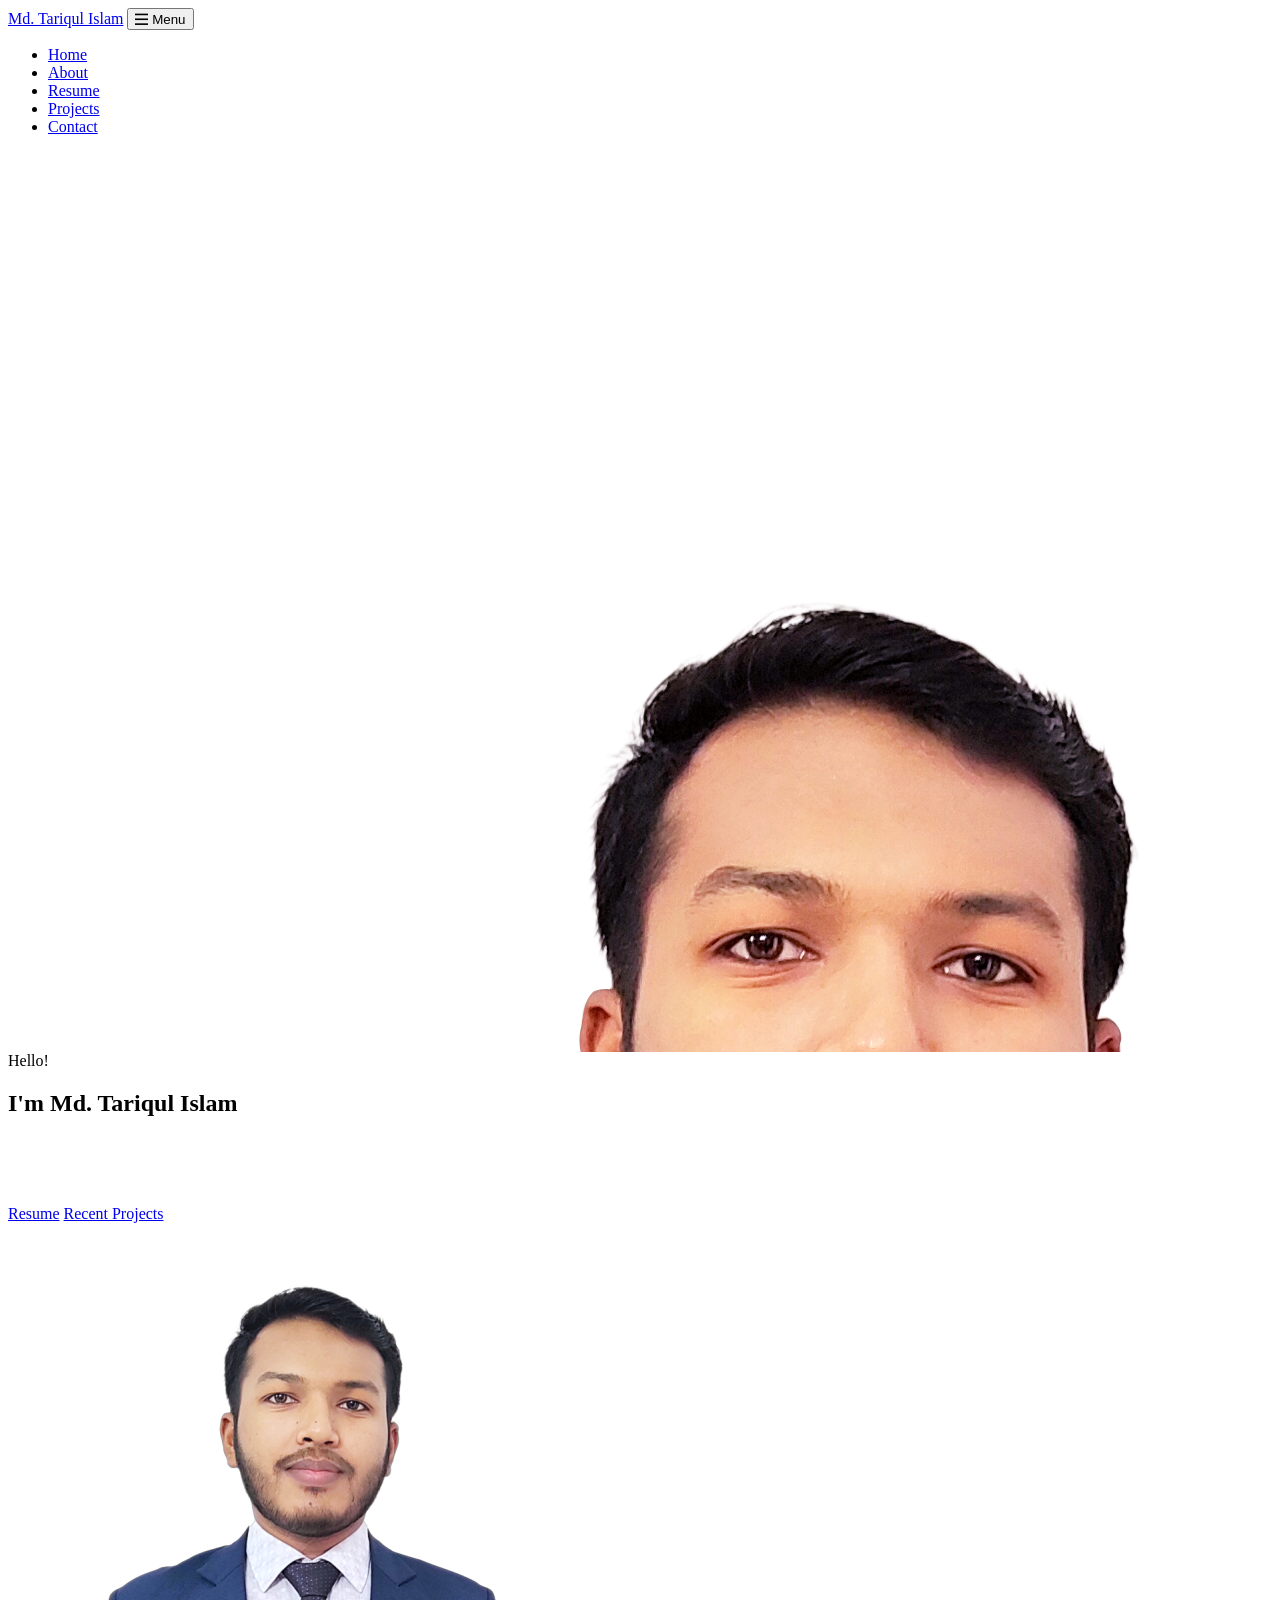
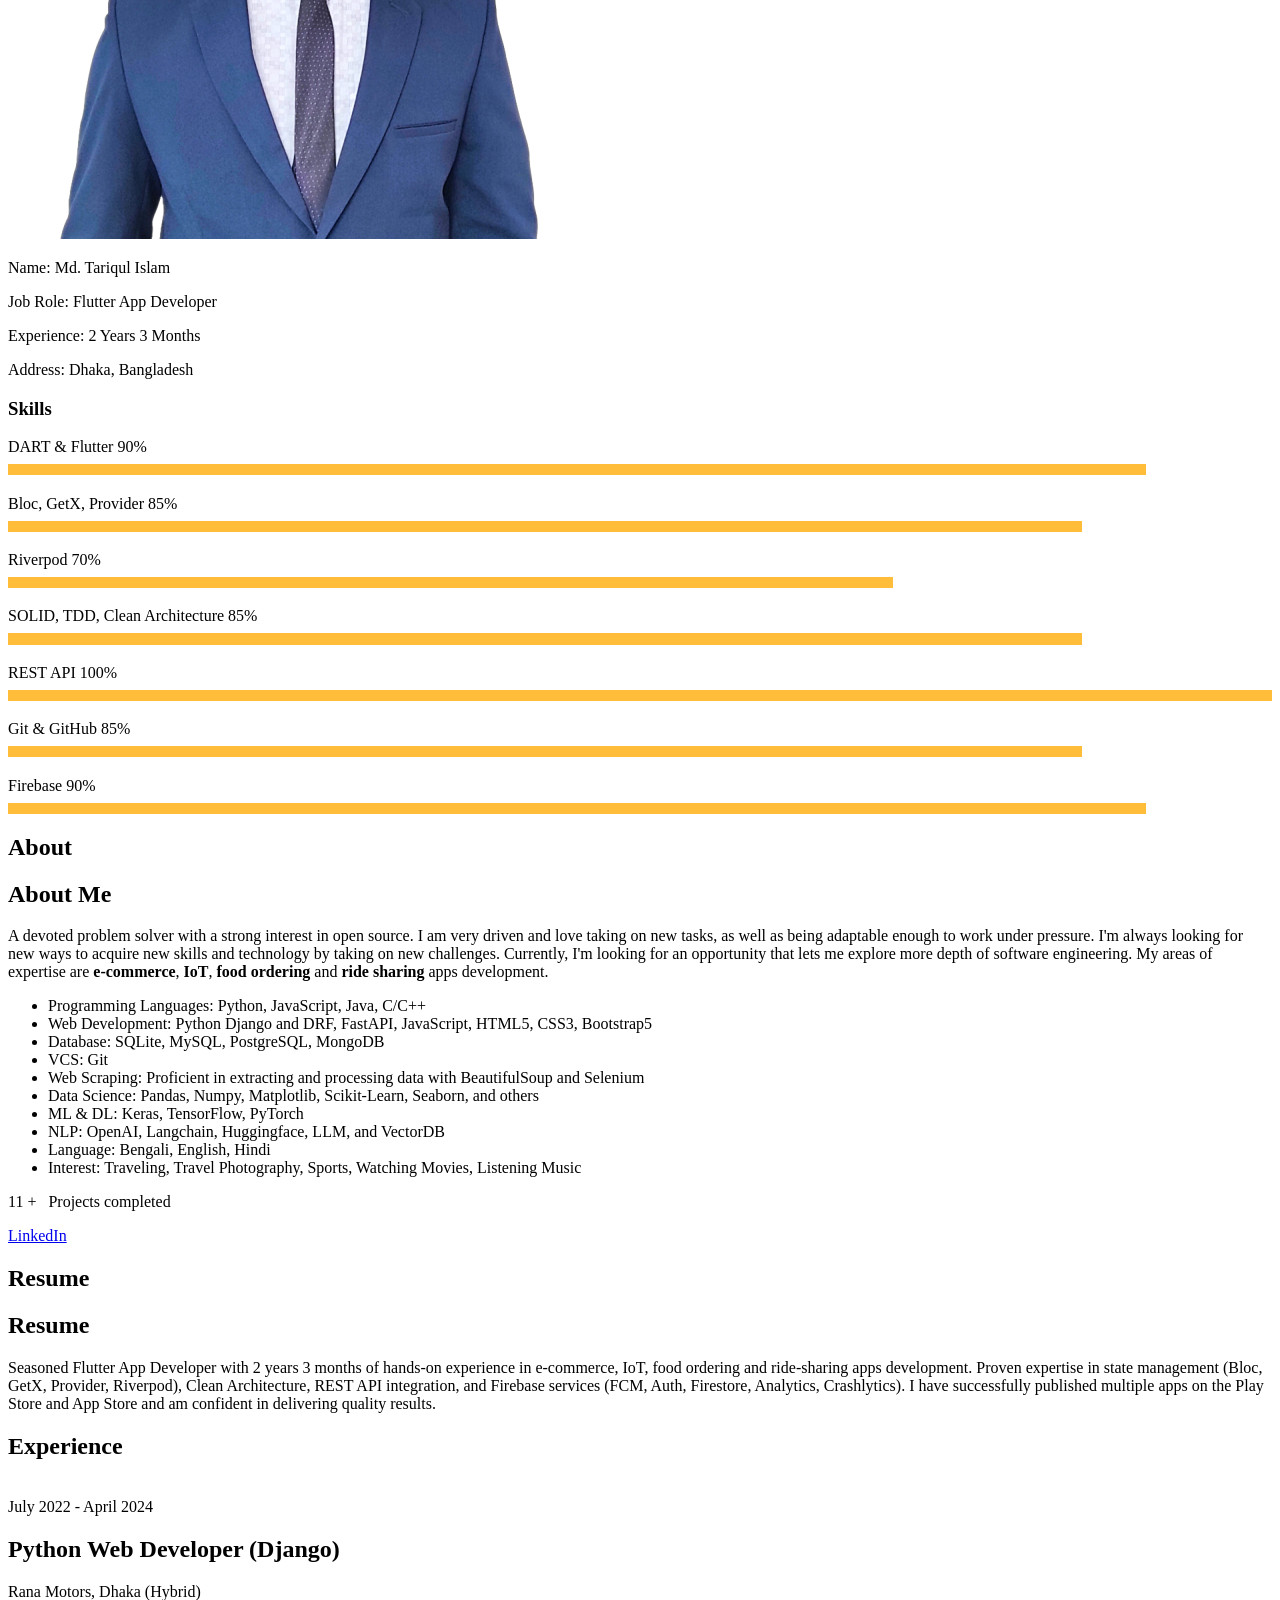
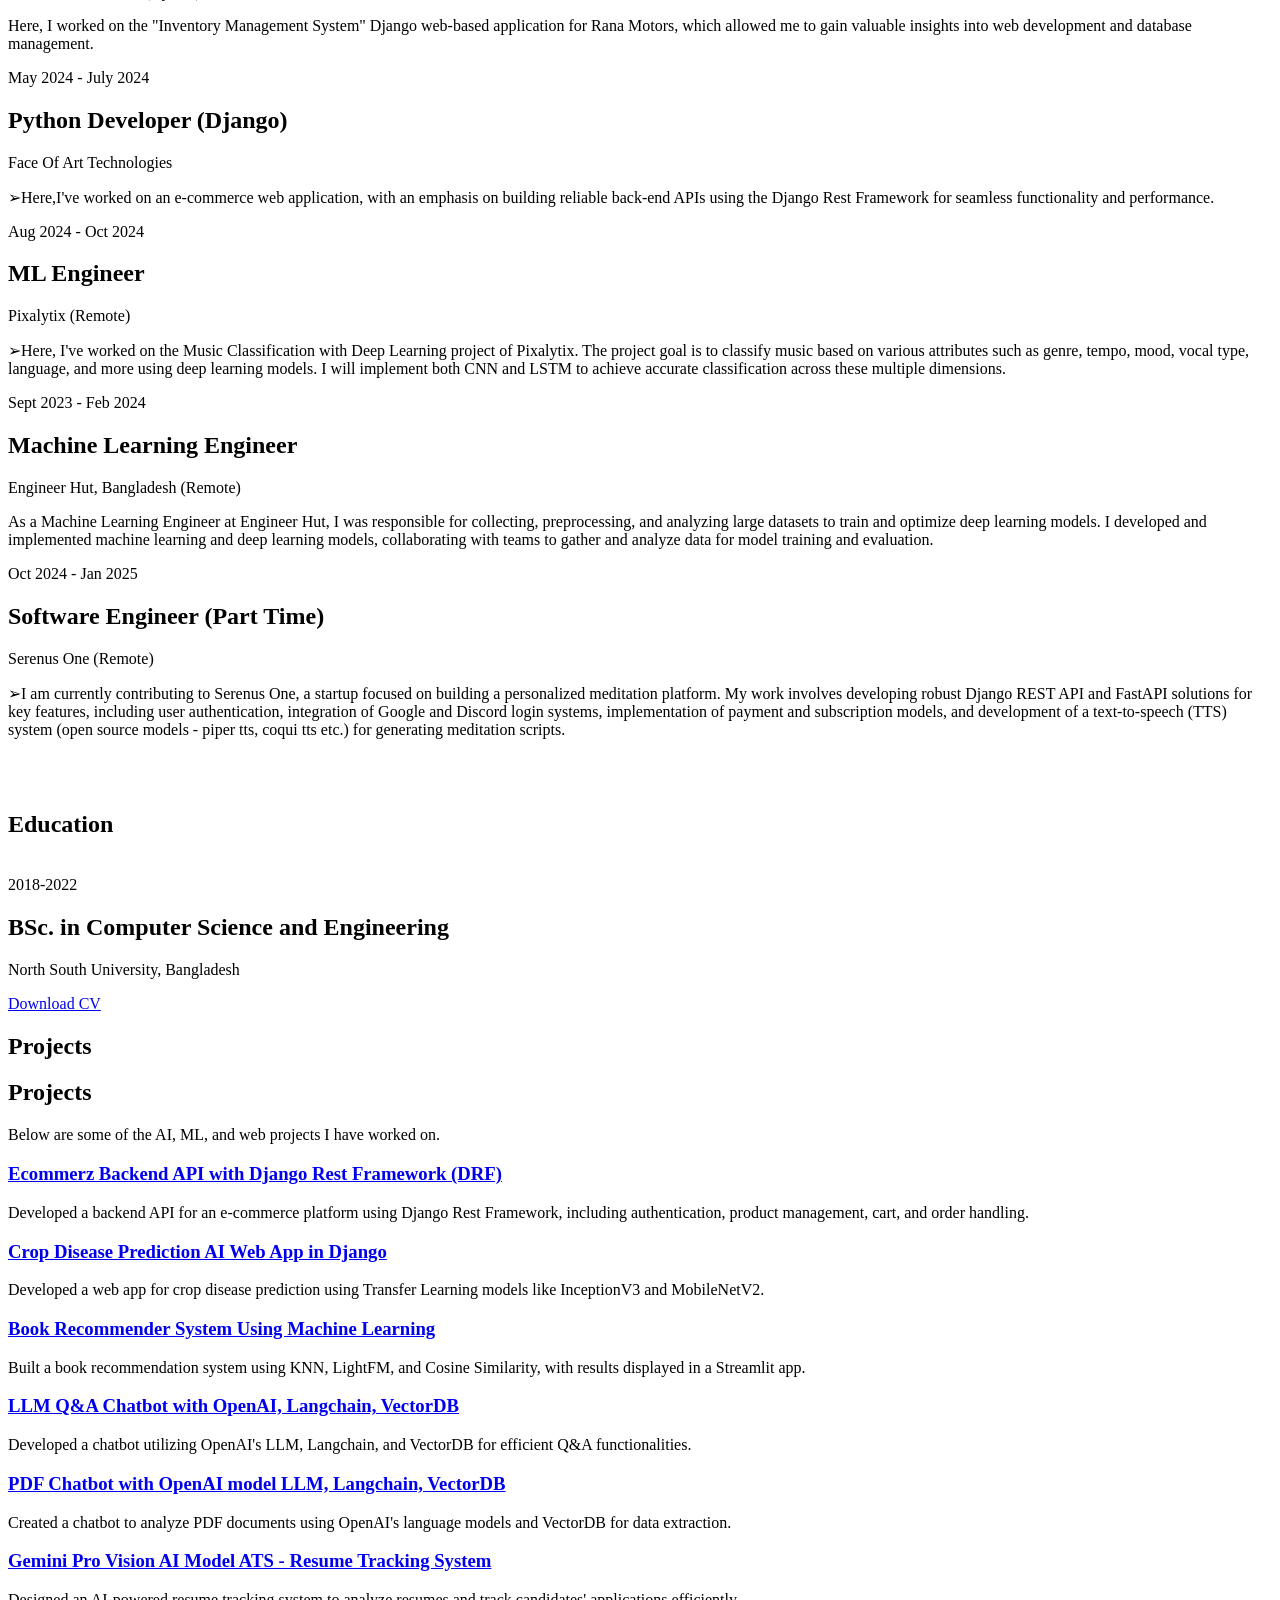
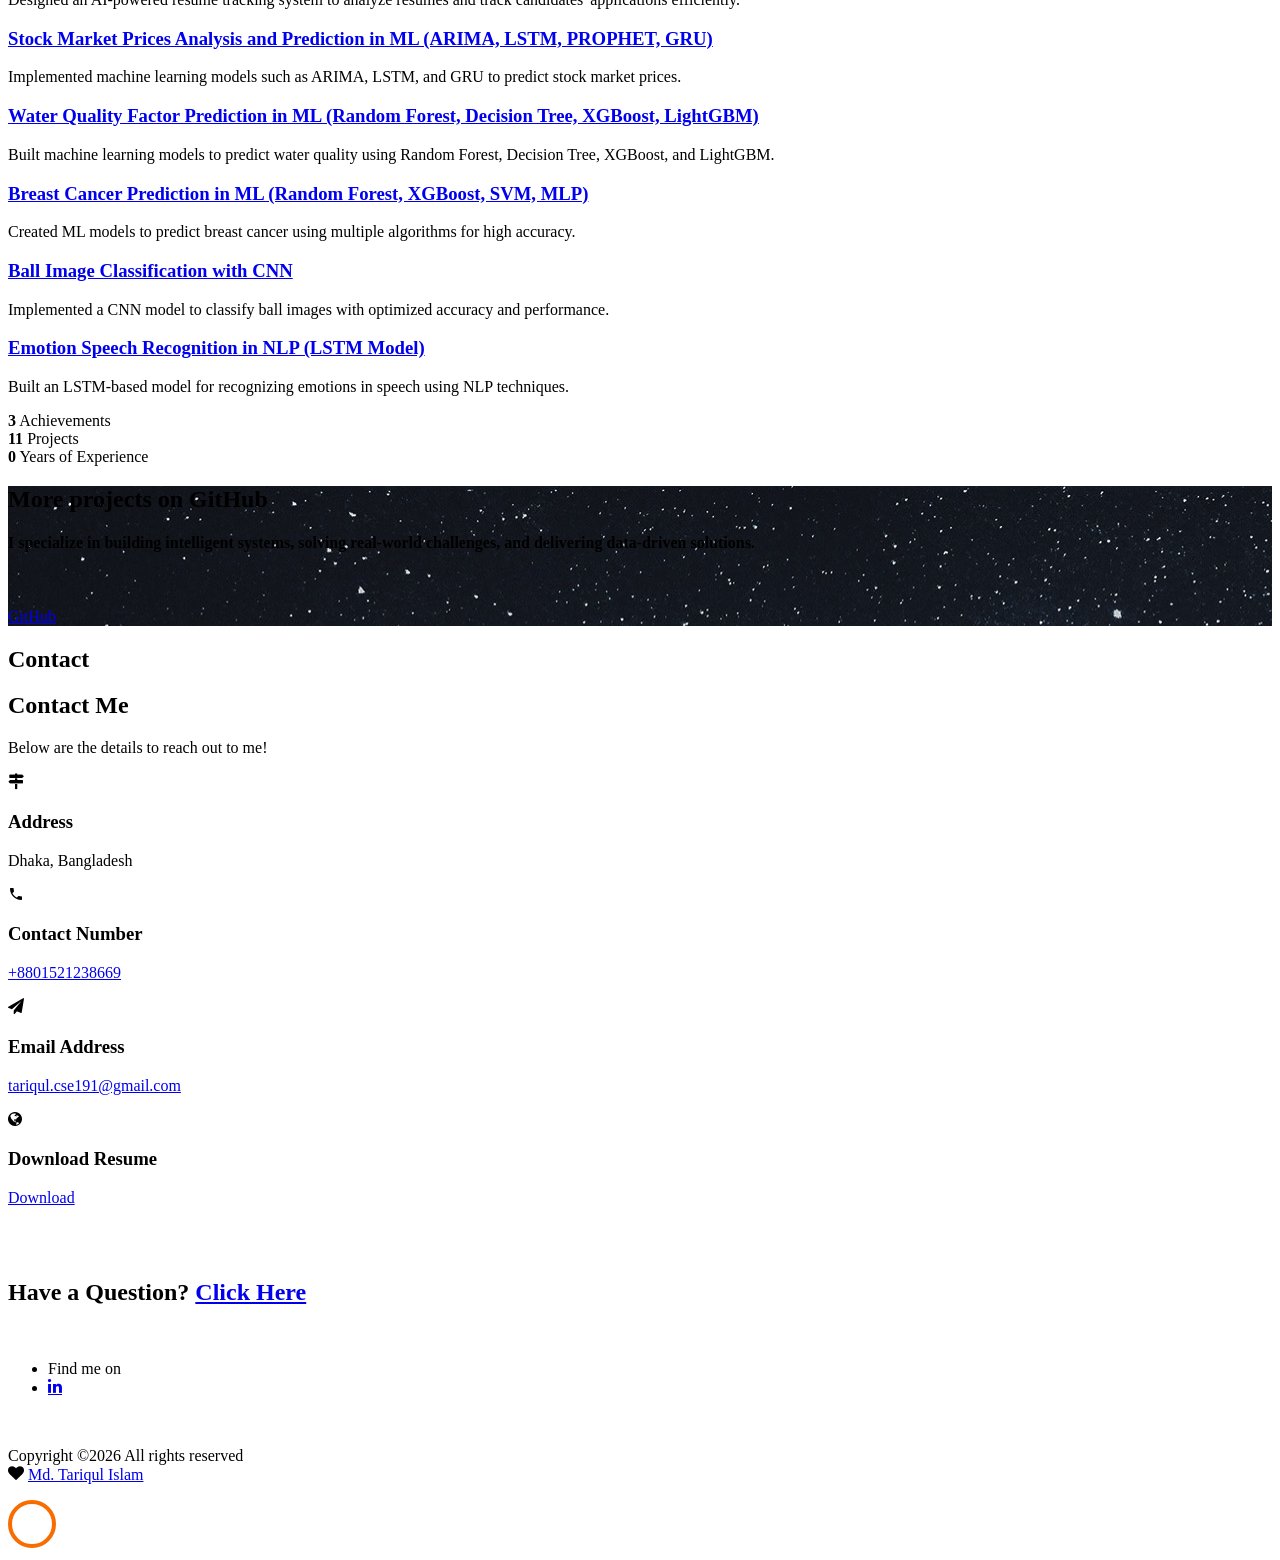
==== index.html @ b7dc4208 "basic changes" ====
<!DOCTYPE html>
<html lang="en">
  <head>
    <title>Md. Tariqul Islam's Portfolio</title>
    <meta charset="utf-8">
    <meta name="viewport" content="width=device-width, initial-scale=1, shrink-to-fit=no">
    
    <link href="https://fonts.googleapis.com/css?family=Poppins:100,200,300,400,500,600,700,800,900" rel="stylesheet">

    <link rel="stylesheet" href="css/open-iconic-bootstrap.min.css">
    <link rel="stylesheet" href="css/animate.css">
    
    <link rel="stylesheet" href="css/owl.carousel.min.css">
    <link rel="stylesheet" href="css/owl.theme.default.min.css">
    <link rel="stylesheet" href="css/magnific-popup.css">

    <link rel="stylesheet" href="css/aos.css">

    <link rel="stylesheet" href="css/ionicons.min.css">
    
    <link rel="stylesheet" href="css/flaticon.css">
    <link rel="stylesheet" href="css/icomoon.css">
    <link rel="stylesheet" href="css/style.css">



<style>

/*======================================
//--//-->   ABOUT
======================================*/

.about-mf .box-shadow-full {
  padding-top: 4rem;
  padding-bottom: 4rem;
}

.about-mf .about-img {
  margin-bottom: 2rem;
}

.about-mf .about-img img {
  margin-left: 10px;
}


.skill-mf .progress {
  /* background-color: #cde1f8; */
  margin: .5rem 0 1.2rem 0;
  border-radius: 0;
  height: .7rem;
}

.skill-mf .progress .progress-bar {
  height: .7rem;
  background-color: #ffbd39;
}


/* Animation styles */
#typing-animation {
  position: relative;
  font-size: 30px;
  font-weight: bold;
  color: rgb(255, 255, 255);
  overflow: hidden;
  white-space: nowrap;
  animation: typing 3s steps(20, end) infinite;
}

#typing-animation:before {
  content: "";
  /* position: absolute; */
  top: 0;
  left: 0;
  width: 0;
  height: 100%;
  background-color: #ccc;
  animation: typing-cursor 0.5s ease-in-out infinite;
}

@keyframes typing {
  from {
    width: 0;
  }
  to {
    width: 100%;
  }
}

@keyframes typing-cursor {
  from {
    width: 5px;
  }
  to {
    width: 0;
  }
}


/* project image zoom effect */

.zoom-effect {
  overflow: hidden;
  transition: transform 0.3s ease-out;
}

.zoom-effect:hover {
  transform: scale(1.1);
}


</style>


  </head>
  <body data-spy="scroll" data-target=".site-navbar-target" data-offset="300">
	  
	  
    <nav class="navbar navbar-expand-lg navbar-dark ftco_navbar ftco-navbar-light site-navbar-target" id="ftco-navbar">
	    <div class="container">
	      <a class="navbar-brand" href="index.html">Md. Tariqul Islam</a>
	      <button class="navbar-toggler js-fh5co-nav-toggle fh5co-nav-toggle" type="button" data-toggle="collapse" data-target="#ftco-nav" aria-controls="ftco-nav" aria-expanded="false" aria-label="Toggle navigation">
	        <span class="oi oi-menu"></span> Menu
	      </button>

	      <div class="collapse navbar-collapse" id="ftco-nav">
	        <ul class="navbar-nav nav ml-auto">
	          <li class="nav-item"><a href="#home-section" class="nav-link"><span>Home</span></a></li>
	          <li class="nav-item"><a href="#about-section" class="nav-link"><span>About</span></a></li>
	          <li class="nav-item"><a href="#resume-section" class="nav-link"><span>Resume</span></a></li>
	          <li class="nav-item"><a href="#project-section" class="nav-link"><span>Projects</span></a></li>
	          <li class="nav-item"><a href="#contact-section" class="nav-link"><span>Contact</span></a></li>
	        </ul>
	      </div>
	    </div>
	  </nav>
	  <section id="home-section" class="hero">
		  <div class="home-slider  owl-carousel">
	       <div class="slider-item ">
	      	<div class="overlay"></div>
	         <div class="container">
	          <div class="row d-md-flex no-gutters slider-text align-items-end justify-content-end m-4" data-scrollax-parent="true">
	          	<div class="one-third js-fullheight order-md-last img" style="background-image:url(images/bg_6.png);">
	          	 <div class="overlay"></div>
	          	</div>
		          <div class="one-forth d-flex  align-items-center ftco-animate" data-scrollax=" properties: { translateY: '70%' }">
		          	<div class="text">
		          		<span class="subheading">Hello!</span>
			            <h1 class="mb-4 mt-3">I'm <span>Md. Tariqul Islam</span></h1>

						<!-- Element to contain animated typing -->
						<span id="typing-animation"></span>

						<script>

						// Initialize the typing animation
						const typingAnimationElement = document.getElementById('typing-animation');

						// Create an array of typing text
						const typingTexts = [
						'Mobile Application Developer   ',
						'Flutter App Developer   ',
						'Software Engineer (Flutter)   '
						];

						// Create a function to display the typing animation for a given text
						function playTypingAnimation(text) {
						// Loop through each character and add it to the element
						for (let i = 0; i < text.length; i++) {
							setTimeout(() => {
							typingAnimationElement.textContent += text[i];
							}, i * 200); // Increase the delay to slow down the typing animation
						}

						// Once the animation is complete, reset the text and start over
						setTimeout(() => {
							typingAnimationElement.textContent = '';
							playTypingAnimation(typingTexts[(typingTexts.indexOf(text) + 1) % typingTexts.length]);
						}, text.length * 200);
						}

						// Start the typing animation loop
						playTypingAnimation(typingTexts[0]);

						</script>

						<br>
						<br>
			            <!-- <h2>A Python Developer</h2> -->
						<!-- <h2 class="d-flex" style="margin-bottom: 0">With over 5 years of experience</h2> -->
						<!-- <br> -->
			            <p>
							<a href="#" class="btn btn-primary py-3 px-4">Resume</a> 
							<a href="https://github.com/EHTarek?tab=repositories" class="btn btn-white btn-outline-white py-3 px-4">Recent Projects</a>
						</p>
		            </div>
		          </div>
	        	</div>
	        </div>
	      </div>
		</div>
    </section>



    <section class="ftco-about img ftco-section ftco-no-pb" id="about-section">
    	<div class="container">
			<div class="row">
				<div class="row d-flex align-items-stretch">
				<!-- <div class="row d-flex"> -->
					<div class="col-md-6 col-lg-5 d-flex">
						<div class="img-about img d-flex align-items-stretch">
							<div class="overlay">
								<div class="row">
									<div class="col-sm-6 col-md-5">
									  <div class="about-img">
										<img src="images/about-me.png" class="img-fluid rounded b-shadow-a" alt="">
									  </div>
									</div>
									<!-- Details next to profile image -->
									<div class="col-sm-6 col-md-7">
									  <div class="about-info">
										<p><span class="title-s">Name: </span> <span>Md. Tariqul Islam</span></p>
										<p><span class="title-s">Job Role: </span> <span>Flutter App Developer</span></p>
										<p><span class="title-s">Experience: </span> <span>2 Years 3 Months</span></p>
										<p><span class="title-s">Address: </span> <span>Dhaka, Bangladesh</span></p>
									  </div>
									</div>
								  </div>

								<div class="skill-mf">
									<h3 class="mb-2">Skills</h3>
									
									<span>DART & Flutter</span> <span class="pull-right">90%</span>
									<div class="progress">
										<div class="progress-bar" role="progressbar" style="width: 90%" aria-valuenow="90" aria-valuemin="0"
											aria-valuemax="100"></div>
									</div>

									<span>Bloc, GetX, Provider</span> <span class="pull-right">85%</span>
									<div class="progress">
										<div class="progress-bar" role="progressbar" style="width: 85%" aria-valuenow="85" aria-valuemin="0"
											aria-valuemax="100"></div>
									</div>
									
									<span>Riverpod</span> <span class="pull-right">70%</span>
									<div class="progress">
										<div class="progress-bar" role="progressbar" style="width: 70%" aria-valuenow="70" aria-valuemin="0"
											aria-valuemax="100"></div>
									</div>
									
									<span>SOLID, TDD, Clean Architecture</span> <span class="pull-right">85%</span>
									<div class="progress">
										<div class="progress-bar" role="progressbar" style="width: 85%" aria-valuenow="85" aria-valuemin="0"
											aria-valuemax="100"></div>
									</div>

									<span>REST API</span> <span class="pull-right">100%</span>
									<div class="progress">
										<div class="progress-bar" role="progressbar" style="width: 100%;" aria-valuenow="100" aria-valuemin="0"
											aria-valuemax="100"></div>
									</div>

									<span>Git & GitHub</span> <span class="pull-right">85%</span>
									<div class="progress">
										<div class="progress-bar" role="progressbar" style="width: 85%;" aria-valuenow="85" aria-valuemin="0"
											aria-valuemax="100"></div>
									</div>

									<span>Firebase</span> <span class="pull-right">90%</span>
									<div class="progress">
										<div class="progress-bar" role="progressbar" style="width: 90%;" aria-valuenow="90" aria-valuemin="0"
											aria-valuemax="100"></div>
									</div>

								</div>
							</div>
						</div>
					</div>
					
					<div class="col-md-6 col-lg-7 pl-lg-5 pb-5">
						<div class="row justify-content-start pb-3">
							<div class="col-md-12 heading-section ftco-animate">
								
								<h1 class="big">About</h1>
								<h2 class="mb-4">About Me</h2>
								
								<p>A devoted problem solver with a strong interest in open source. 
									I am very driven and love taking on new tasks, as well as being adaptable enough to work under pressure. 
									I'm always looking for new ways to acquire new skills and technology by taking on new challenges.
									Currently, I'm looking for an opportunity that lets me explore more depth of software engineering.
									My areas of expertise are <b>e-commerce</b>, <b>IoT</b>, <b>food ordering</b> and <b>ride sharing</b> apps development. </p>
								<ul class="about-info mt-4 px-md-0 px-2">
									<li class="d-flex"><span>Programming Languages:</span> <span>Python, JavaScript, Java, C/C++</span></li>
									<li class="d-flex"><span>Web Development:</span> <span>Python Django and DRF, FastAPI, JavaScript, HTML5, CSS3, Bootstrap5</span></li>
									<li class="d-flex"><span>Database:</span> <span>SQLite, MySQL, PostgreSQL, MongoDB</span></li>
									<li class="d-flex"><span>VCS:</span> <span>Git</span></li>
									<li class="d-flex"><span>Web Scraping:</span> <span>Proficient in extracting and processing data with BeautifulSoup and Selenium</span></li>
									<li class="d-flex"><span>Data Science:</span> <span>Pandas, Numpy, Matplotlib, Scikit-Learn, Seaborn, and others</span></li>
									<li class="d-flex"><span>ML & DL:</span> <span>Keras, TensorFlow, PyTorch</span></li>
									<li class="d-flex"><span>NLP:</span> <span>OpenAI, Langchain, Huggingface, LLM, and VectorDB</span></li>

									<li class="d-flex"><span>Language:</span> <span>Bengali, English, Hindi</span></li>
								
									<li class="d-flex"><span>Interest:</span> <span>Traveling, Travel Photography, Sports, Watching Movies, Listening Music</span></li>
									
								</ul>
							</div>
						</div>


						<div class="counter-wrap ftco-animate d-flex mt-md-3">
							<div class="text">
								<p class="mb-4">
									<span class="number" data-number="50">0</span> <span>+</span>
									<span>&nbsp; Projects completed</span>
								</p>
								<p><a href="https://www.linkedin.com/in/ehtarek" class="btn btn-primary py-3 px-3">LinkedIn</a></p>
							</div>
						</div>
					</div>
				</div>
			</div>
		</div>
    </section>



	<section class="ftco-section ftco-no-pb" id="resume-section">
		<div class="container">
			<div class="row justify-content-center pb-5">
				<div class="col-md-10 heading-section text-center ftco-animate">
					<h1 class="big big-2">Resume</h1>
					<h2 class="mb-4">Resume</h2>
					<p>Seasoned Flutter App Developer with 2 years 3 months of hands-on experience in e-commerce, IoT, food ordering and ride-sharing apps development. 
						Proven expertise in state management (Bloc, GetX, Provider, Riverpod), Clean Architecture, REST API integration, and Firebase services (FCM, Auth, Firestore, Analytics, Crashlytics).
						I have successfully published multiple apps on the Play Store and App Store and am confident in delivering quality results.
					</p>
				</div>
			</div>
	
			<div class="row">
				<h1 class="big-4">Experience</h1>
				<div class="underline"></div>
			</div>
			<br>
			
			<div class="row">
				<div class="col-md-6">
					<div class="resume-wrap ftco-animate">
						<span class="date">July 2022 - April 2024</span>
						<h2>Python Web Developer (Django)</h2>
						<span class="position">Rana Motors, Dhaka (Hybrid)</span>
						<p class="mt-4">
							
							Here, I worked on the "Inventory Management System" Django web-based application for Rana Motors,
							 which allowed me to gain valuable insights into web development and database management.
							 
						</p>
					</div>
				</div>
	
				<div class="col-md-6">
					<div class="resume-wrap ftco-animate">
						<span class="date">May 2024 - July 2024</span>
						<h2>Python Developer (Django)</h2>
						<span class="position">Face Of Art Technologies</span>
						<p class="mt-4">
							➢Here,I've worked on an e-commerce web application, with an emphasis on building reliable back-end APIs 
							using the Django Rest Framework for seamless functionality and performance. 
						
						</p>
					</div>
				</div>

				<div class="col-md-6">
					<div class="resume-wrap ftco-animate">
						<span class="date">Aug 2024 - Oct 2024</span>
						<h2>ML Engineer</h2>
						<span class="position">Pixalytix (Remote)</span>
						<p class="mt-4">
							➢Here, I've worked on the Music Classification with Deep Learning project of Pixalytix. The project goal is to classify music based on various attributes such as genre, tempo, mood, vocal type, language, and more using deep learning models. 
							I will implement both CNN and LSTM to achieve accurate classification across these multiple dimensions. 
						
						</p>
					</div>
				</div>
	
				<div class="col-md-6">
					<div class="resume-wrap ftco-animate">
						<span class="date">Sept 2023 - Feb 2024</span>
						<h2>Machine Learning Engineer</h2>
						<span class="position">Engineer Hut, Bangladesh (Remote)</span>
						<p class="mt-4">
							As a Machine Learning Engineer at Engineer Hut, I was responsible for collecting, preprocessing, and analyzing large datasets 
							to train and optimize deep learning models. I developed and implemented machine learning and deep learning models, collaborating 
							with teams to gather and analyze data for model training and evaluation.
						</p>
					</div>
				</div>
			</div>

			<div class="col-md-6">
				<div class="resume-wrap ftco-animate">
					<span class="date">Oct 2024 - Jan 2025</span>
					<h2>Software Engineer (Part Time)</h2>
					<span class="position">Serenus One (Remote)</span>
					<p class="mt-4">
						➢I am currently contributing to Serenus One, a startup focused on building a personalized meditation platform. 
						My work involves developing robust Django REST API and FastAPI solutions for key features, including user authentication, integration of Google and Discord login systems, 
						implementation of payment and subscription models, and development of a text-to-speech (TTS) system (open source models - piper tts, coqui tts etc.) for generating meditation scripts.
					
					</p>
				</div>
			</div>
	
			<br><br>
	
			<div class="row">
				<h1 class="big-4">Education</h1>
				<div class="underline"></div>
			</div>
			<br>
			
			<div class="row">
				<div class="col-md-6">
					<div class="resume-wrap ftco-animate">
						<span class="date">2018-2022</span>
						<h2>BSc. in Computer Science and Engineering</h2>
						<span class="position">North South University, Bangladesh</span>
					</div>
				</div>
			</div>
	
			<div class="row justify-content-center mt-5">
				<div class="col-md-6 text-center ftco-animate">
					<p><a href="https://drive.google.com/file/d/1MqXGYYIyA-VpeARUwq77lTufxe1k7udh/view?usp=sharing" class="btn btn-primary py-4 px-5">Download CV</a></p>
				</div>
			</div>
		</div>
	</section>
		
 
<!-- Project Showcase  -->
<section class="ftco-section" id="project-section">
	<div class="container">
	  <div class="row justify-content-center mb-5 pb-5">
		<div class="col-md-7 heading-section text-center ftco-animate">
		  <h1 class="big big-2">Projects</h1>
		  <h2 class="mb-4">Projects</h2>
		  <p>Below are some of the AI, ML, and web projects I have worked on.</p>
		</div>
	  </div>
  
	  <div class="row d-flex justify-content-center">
		<!-- Project 1 -->
		<div class="col-md-4 d-flex ftco-animate">
		  <div class="blog-entry justify-content-end">
			<a href="https://github.com/shamimkhaled/ecommerz-backend-api" class="block-20 zoom-effect" style="background-image: url('images/proj_0.png');">
			</a>
			<div class="text mt-3 float-right d-block">
			  <h3 class="heading"><a href="https://github.com/shamimkhaled/ecommerz-backend-api">Ecommerz Backend API with Django Rest Framework (DRF)</a></h3>
			  <p>Developed a backend API for an e-commerce platform using Django Rest Framework, including authentication, product management, cart, and order handling.</p>
			</div>
		  </div>
		</div>
  
		<!-- Project 2 -->
		<div class="col-md-4 d-flex ftco-animate">
		  <div class="blog-entry justify-content-end">
			<a href="https://github.com/shamimkhaled/crop-disease-image-classification-web-app" class="block-20 zoom-effect" style="background-image: url('images/proj_4.png');">
			</a>
			<div class="text mt-3 float-right d-block">
			  <h3 class="heading"><a href="https://github.com/shamimkhaled/crop-disease-image-classification-web-app">Crop Disease Prediction AI Web App in Django</a></h3>
			  <p>Developed a web app for crop disease prediction using Transfer Learning models like InceptionV3 and MobileNetV2.</p>
			</div>
		  </div>
		</div>
  
		<!-- Project 3 -->
		<div class="col-md-4 d-flex ftco-animate">
		  <div class="blog-entry justify-content-end">
			<a href="https://github.com/shamimkhaled/books-recommender-system-streamlit-application" class="block-20 zoom-effect" style="background-image: url('images/proj_00.png');">
			</a>
			<div class="text mt-3 float-right d-block">
			  <h3 class="heading"><a href="https://github.com/shamimkhaled/books-recommender-system-streamlit-application">Book Recommender System Using Machine Learning</a></h3>
			  <p>Built a book recommendation system using KNN, LightFM, and Cosine Similarity, with results displayed in a Streamlit app.</p>
			</div>
		  </div>
		</div>
	  </div>
  
	  <div class="row d-flex justify-content-center">
		<!-- Project 4 -->
		<div class="col-md-4 d-flex ftco-animate">
		  <div class="blog-entry justify-content-end">
			<a href="https://github.com/shamimkhaled/LLM-QnA-Chatbot-App" class="block-20 zoom-effect" style="background-image: url('images/proj_000.png');">
			</a>
			<div class="text mt-3 float-right d-block">
			  <h3 class="heading"><a href="https://github.com/shamimkhaled/LLM-QnA-Chatbot-App">LLM Q&A Chatbot with OpenAI, Langchain, VectorDB</a></h3>
			  <p>Developed a chatbot utilizing OpenAI's LLM, Langchain, and VectorDB for efficient Q&A functionalities.</p>
			</div>
		  </div>
		</div>
  
		<!-- Project 5 -->
		<div class="col-md-4 d-flex ftco-animate">
		  <div class="blog-entry justify-content-end">
			<a href="https://github.com/shamimkhaled/pdf-chatbot-and-conversational-chain" class="block-20 zoom-effect" style="background-image: url('images/proj_2.png');">
			</a>
			<div class="text mt-3 float-right d-block">
			  <h3 class="heading"><a href="https://github.com/shamimkhaled/pdf-chatbot-and-conversational-chain">PDF Chatbot with OpenAI model LLM, Langchain, VectorDB</a></h3>
			  <p>Created a chatbot to analyze PDF documents using OpenAI's language models and VectorDB for data extraction.</p>
			</div>
		  </div>
		</div>
	  </div>
  
	  <div class="row d-flex justify-content-center">
		<!-- Project 6 -->
		<div class="col-md-4 d-flex ftco-animate">
		  <div class="blog-entry justify-content-end">
			<a href="https://github.com/shamimkhaled/GeminiProAIModel-ATS-Resume-Expert" class="block-20 zoom-effect" style="background-image: url('images/proj_3.png');">
			</a>
			<div class="text mt-3 float-right d-block">
			  <h3 class="heading"><a href="https://github.com/shamimkhaled/GeminiProAIModel-ATS-Resume-Expert">Gemini Pro Vision AI Model ATS - Resume Tracking System</a></h3>
			  <p>Designed an AI-powered resume tracking system to analyze resumes and track candidates' applications efficiently.</p>
			</div>
		  </div>
		</div>
  
		<!-- Project 7 -->
		<div class="col-md-4 d-flex ftco-animate">
		  <div class="blog-entry justify-content-end">
			<a href="https://github.com/shamimkhaled/Machine-Learning" class="block-20 zoom-effect" style="background-image: url('images/proj_5.png');">
			</a>
			<div class="text mt-3 float-right d-block">
			  <h3 class="heading"><a href="https://github.com/shamimkhaled/Machine-Learning">Stock Market Prices Analysis and Prediction in ML (ARIMA, LSTM, PROPHET, GRU)</a></h3>
			  <p>Implemented machine learning models such as ARIMA, LSTM, and GRU to predict stock market prices.</p>
			</div>
		  </div>
		</div>
	  </div>
  
	  <div class="row d-flex justify-content-center">
		<!-- Project 8 -->
		<div class="col-md-4 d-flex ftco-animate">
		  <div class="blog-entry justify-content-end">
			<a href="https://github.com/shamimkhaled/Machine-Learning" class="block-20 zoom-effect" style="background-image: url('images/proj_6.png');">
			</a>
			<div class="text mt-3 float-right d-block">
			  <h3 class="heading"><a href="https://github.com/shamimkhaled/Machine-Learning">Water Quality Factor Prediction in ML (Random Forest, Decision Tree, XGBoost, LightGBM)</a></h3>
			  <p>Built machine learning models to predict water quality using Random Forest, Decision Tree, XGBoost, and LightGBM.</p>
			</div>
		  </div>
		</div>
  
		<!-- Project 9 -->
		<div class="col-md-4 d-flex ftco-animate">
		  <div class="blog-entry justify-content-end">
			<a href="https://github.com/shamimkhaled/Machine-Learning" class="block-20 zoom-effect" style="background-image: url('images/proj_7.png');">
			</a>
			<div class="text mt-3 float-right d-block">
			  <h3 class="heading"><a href="https://github.com/shamimkhaled/Machine-Learning">Breast Cancer Prediction in ML (Random Forest, XGBoost, SVM, MLP)</a></h3>
			  <p>Created ML models to predict breast cancer using multiple algorithms for high accuracy.</p>
			</div>
		  </div>
		</div>
	  </div>
  
	  <div class="row d-flex justify-content-center">
		<!-- Project 10 -->
		<div class="col-md-4 d-flex ftco-animate">
		  <div class="blog-entry justify-content-end">
			<a href="https://github.com/shamimkhaled/Machine-Learning" class="block-20 zoom-effect" style="background-image: url('images/proj_8.jpg');">
			</a>
			<div class="text mt-3 float-right d-block">
			  <h3 class="heading"><a href="https://github.com/shamimkhaled/Machine-Learning">Ball Image Classification with CNN</a></h3>
			  <p>Implemented a CNN model to classify ball images with optimized accuracy and performance.</p>
			</div>
		  </div>
		</div>
  
		<!-- Project 11 (Updated Project) -->
		<div class="col-md-4 d-flex ftco-animate">
		  <div class="blog-entry justify-content-end">
			<a href="https://github.com/shamimkhaled/emotion-speech-recognition-with-audioclassification-" class="block-20 zoom-effect" style="background-image: url('images/proj_10.jpg');">
			</a>
			<div class="text mt-3 float-right d-block">
			  <h3 class="heading"><a href="https://github.com/shamimkhaled/emotion-speech-recognition-with-audioclassification-">Emotion Speech Recognition in NLP (LSTM Model)</a></h3>
			  <p>Built an LSTM-based model for recognizing emotions in speech using NLP techniques.</p>
			</div>
		  </div>
		</div>
	  </div>
	</div>
  </section>
  
	

  
  <section class="ftco-section ftco-no-pt ftco-no-pb ftco-counter img" id="section-counter">
	<div class="container">
	  <div class="row d-md-flex align-items-center">
		<div class="col-md d-flex justify-content-center counter-wrap ftco-animate">
		  <div class="block-18">
			<div class="text">
			  <strong class="number" data-number="15">0</strong>
			  <span>Achievements</span>
			</div>
		  </div>
		</div>
		<div class="col-md d-flex justify-content-center counter-wrap ftco-animate">
		  <div class="block-18">
			<div class="text">
			  <strong class="number" data-number="50">0</strong>
			  <span>Projects</span>
			</div>
		  </div>
		</div>
		<div class="col-md d-flex justify-content-center counter-wrap ftco-animate">
		  <div class="block-18">
			<div class="text">
			  <strong class="number" data-number="2.9">0</strong>
			  <span>Years of Experience</span>
			</div>
		  </div>
		</div>
	  </div>
	</div>
  
	<div class="ftco-section ftco-hireme img margin-top" style="background-image: url(images/bg_1.jpg)">
	  <div class="row justify-content-center">
		<div class="col-md-7 ftco-animate text-center">
		  <h2>More projects on<span> GitHub</span></h2>
		  <div class="heading">
			<h4>I specialize in building intelligent systems, solving real-world challenges, and delivering data-driven solutions.</h4>
			<br>
			<p><a href="https://github.com/EHTarek?tab=repositories" class="btn btn-primary py-3 px-5">GitHub</a></p>
		  </div>
		</div>
	  </div>
	</div>
  </section>
  


    <section class="ftco-section contact-section ftco-no-pb" id="contact-section">
      <div class="container">
      	<div class="row justify-content-center mb-5 pb-3">
          <div class="col-md-7 heading-section text-center ftco-animate">
            <h1 class="big big-2">Contact</h1>
            <h2 class="mb-4">Contact Me</h2>
            <p>Below are the details to reach out to me!</p>
          </div>
        </div>

        <div class="row d-flex contact-info mb-5">
          <div class="col-md-6 col-lg-3 d-flex ftco-animate">
          	<div class="align-self-stretch box p-4 text-center">
          		<div class="icon d-flex align-items-center justify-content-center">
          			<span class="icon-map-signs"></span>
          		</div>
          		<h3 class="mb-4">Address</h3>
	            <p>Dhaka, Bangladesh</p>
	          </div>
          </div>
          <div class="col-md-6 col-lg-3 d-flex ftco-animate">
          	<div class="align-self-stretch box p-4 text-center">
          		<div class="icon d-flex align-items-center justify-content-center">
          			<span class="icon-phone2"></span>
          		</div>
          		<h3 class="mb-4">Contact Number</h3>
	            <p><a href="tel://+8801521238669">+8801521238669</a></p>
	          </div>
          </div>
          <div class="col-md-6 col-lg-3 d-flex ftco-animate">
          	<div class="align-self-stretch box p-4 text-center">
          		<div class="icon d-flex align-items-center justify-content-center">
          			<span class="icon-paper-plane"></span>
          		</div>
          		<h3 class="mb-4">Email Address</h3>
	            <p><a href="mailto:tariqul.cse191@gmail.com">tariqul.cse191@gmail.com</a></p>
	          </div>
          </div>
          <div class="col-md-6 col-lg-3 d-flex ftco-animate">
          	<div class="align-self-stretch box p-4 text-center">
          		<div class="icon d-flex align-items-center justify-content-center">
          			<span class="icon-globe"></span>
          		</div>
          		<h3 class="mb-4">Download Resume</h3>
	            <p><a href="#" class="btn btn-primary px-3">Download</a></p>
	          </div>
          </div>

		  <div class="container">
			<br>
			<br>
			<div class="row justify-content-center">
				<div class="col-md-7 ftco-animate text-center">
					<h2>Have a<span> Question?  </span> <a href="https://forms.gle/NLQQYNtkvrtvuF2k7" class="btn btn-primary py-3 px-5">Click Here</a> </h2>
				</div>
			</div>
				<br>
					<ul class="ftco-footer-social list-unstyled d-flex justify-content-center align-items-center mb-0">
					  <li class="ftco-animate normal-txt">Find me on  </li>
					  <!-- <li class="ftco-animate"><a href="#"><span class="icon-youtube"></span></a></li> -->
					  <li class="ftco-animate"><a href="https://www.linkedin.com/in/ehtarek"><span class="icon-linkedin"></span></a></li>  
					  <!-- <li class="ftco-animate"><a href="https://twitter.com/"><span class="icon-twitter"></span></a></li>
					  <li class="ftco-animate"><a href="https://twitter.com/"><span class="icon-facebook"></span></a></li> -->
				      <!-- <li class="ftco-animate"><a href="https://www.instagram.com/shamimkhaled/"><span class="icon-instagram"></span></a></li> -->
					</ul>
				<br>
		   </div>
   </div>
 </section>


 
	
    <footer class="ftco-footer ftco-section">
		<div class="container">
		  <div class="row">
			<div class="col-md-12 text-center">
  
			  <p><!-- Link back to Colorlib can't be removed. Template is licensed under CC BY 3.0. -->
	Copyright &copy;<script>document.write(new Date().getFullYear());</script> All rights reserved <br>
	<i class="icon-heart color-danger" aria-hidden="true"></i> <a href="#" target="_blank">Md. Tariqul Islam</a></p>
			</div>
		  </div>
		</div>
	  </footer>


  <!-- loader -->
  <div id="ftco-loader" class="show fullscreen"><svg class="circular" width="48px" height="48px"><circle class="path-bg" cx="24" cy="24" r="22" fill="none" stroke-width="4" stroke="#eeeeee"/><circle class="path" cx="24" cy="24" r="22" fill="none" stroke-width="4" stroke-miterlimit="10" stroke="#F96D00"/></svg></div>


  <script src="js/jquery.min.js"></script>
  <script src="js/jquery-migrate-3.0.1.min.js"></script>
  <script src="js/popper.min.js"></script>
  <script src="js/bootstrap.min.js"></script>
  <script src="js/jquery.easing.1.3.js"></script>
  <script src="js/jquery.waypoints.min.js"></script>
  <script src="js/jquery.stellar.min.js"></script>
  <script src="js/owl.carousel.min.js"></script>
  <script src="js/jquery.magnific-popup.min.js"></script>
  <script src="js/aos.js"></script>
  <script src="js/jquery.animateNumber.min.js"></script>
  <script src="js/scrollax.min.js"></script>
  
  <script src="js/main.js"></script>
    
  </body>
</html>
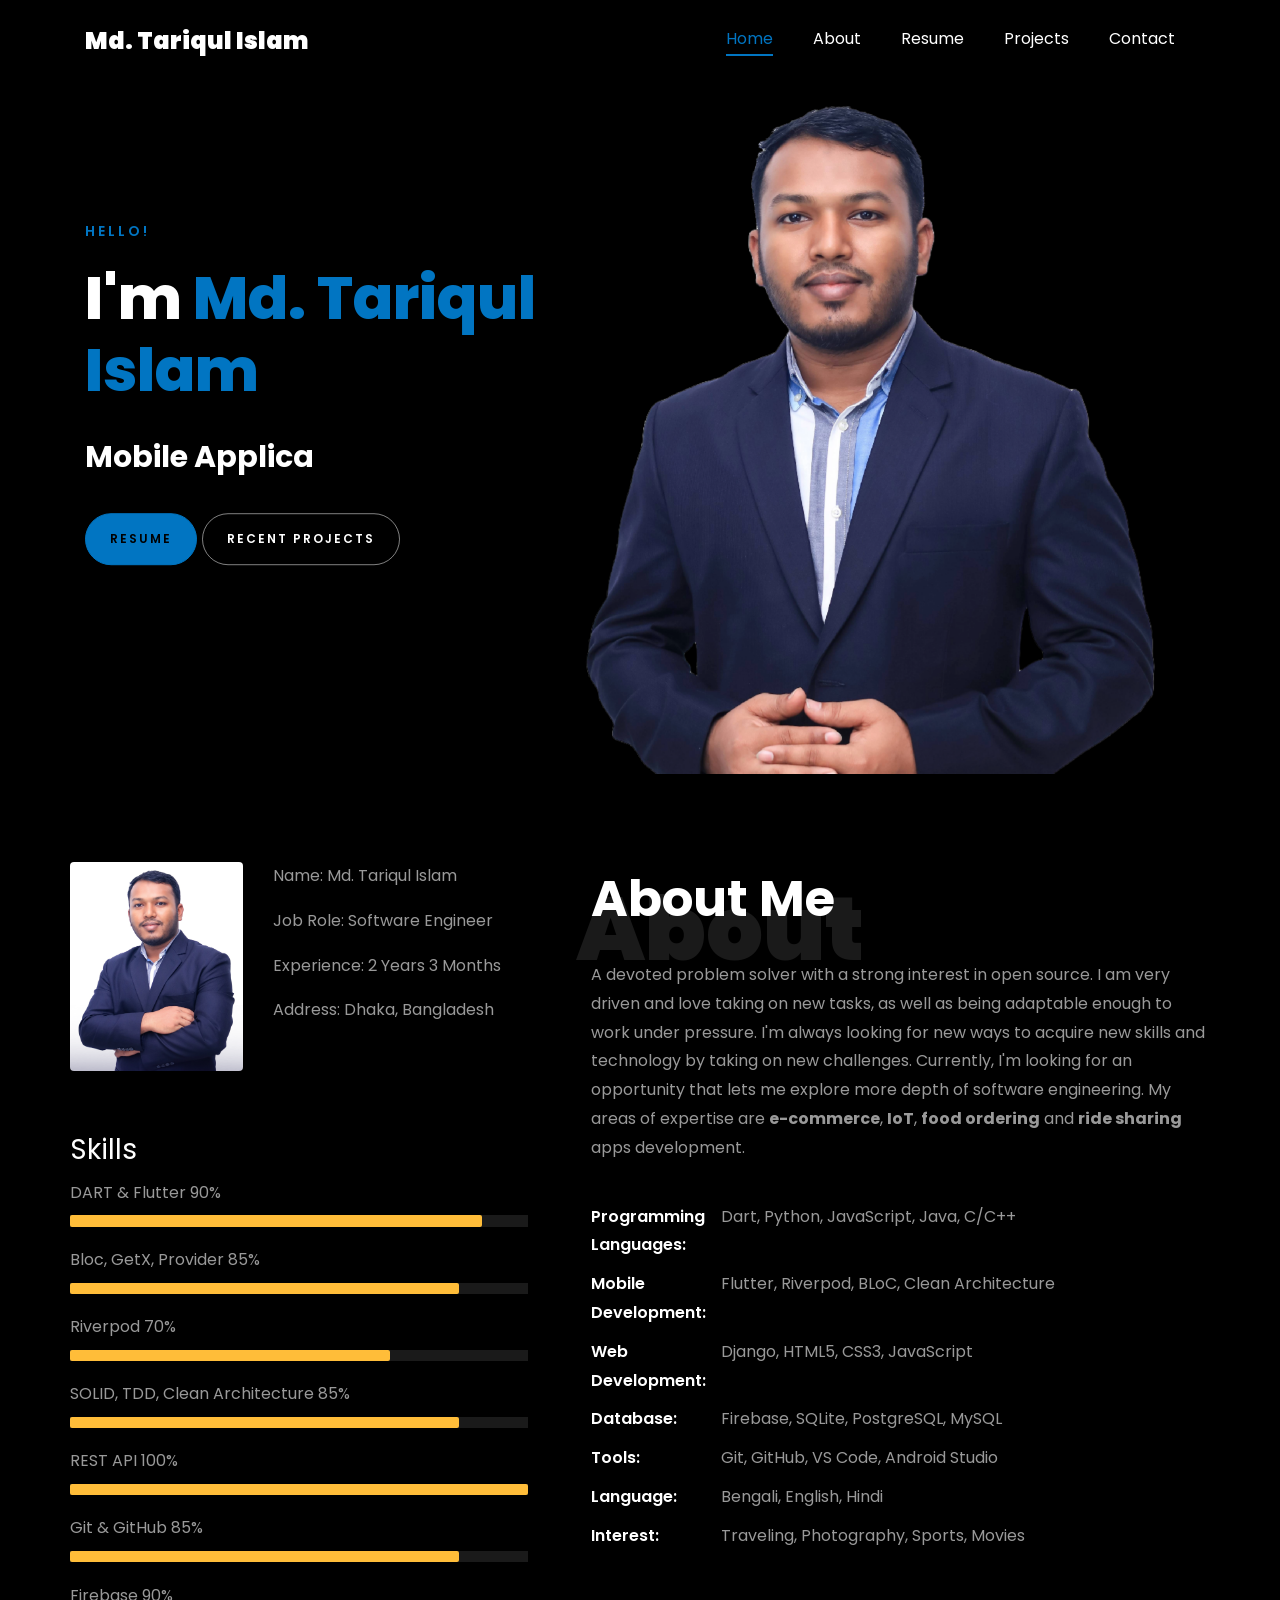
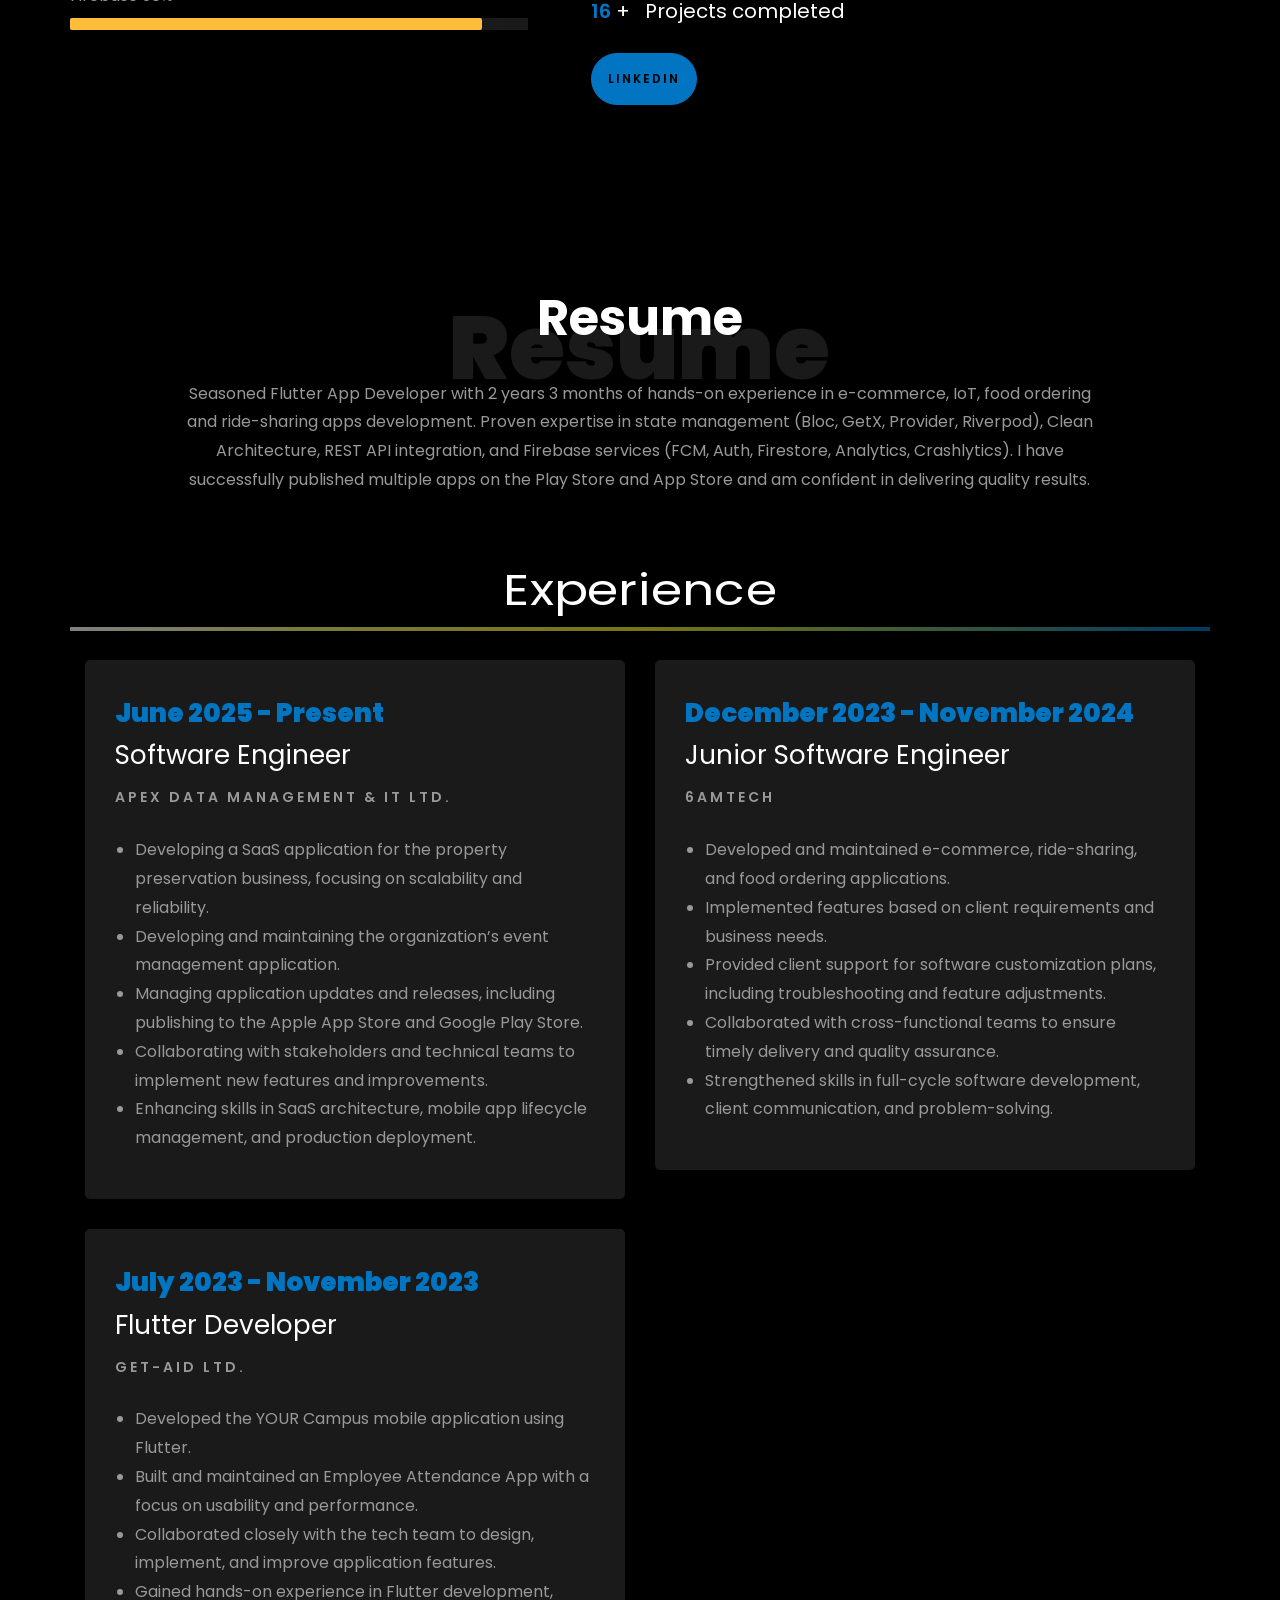
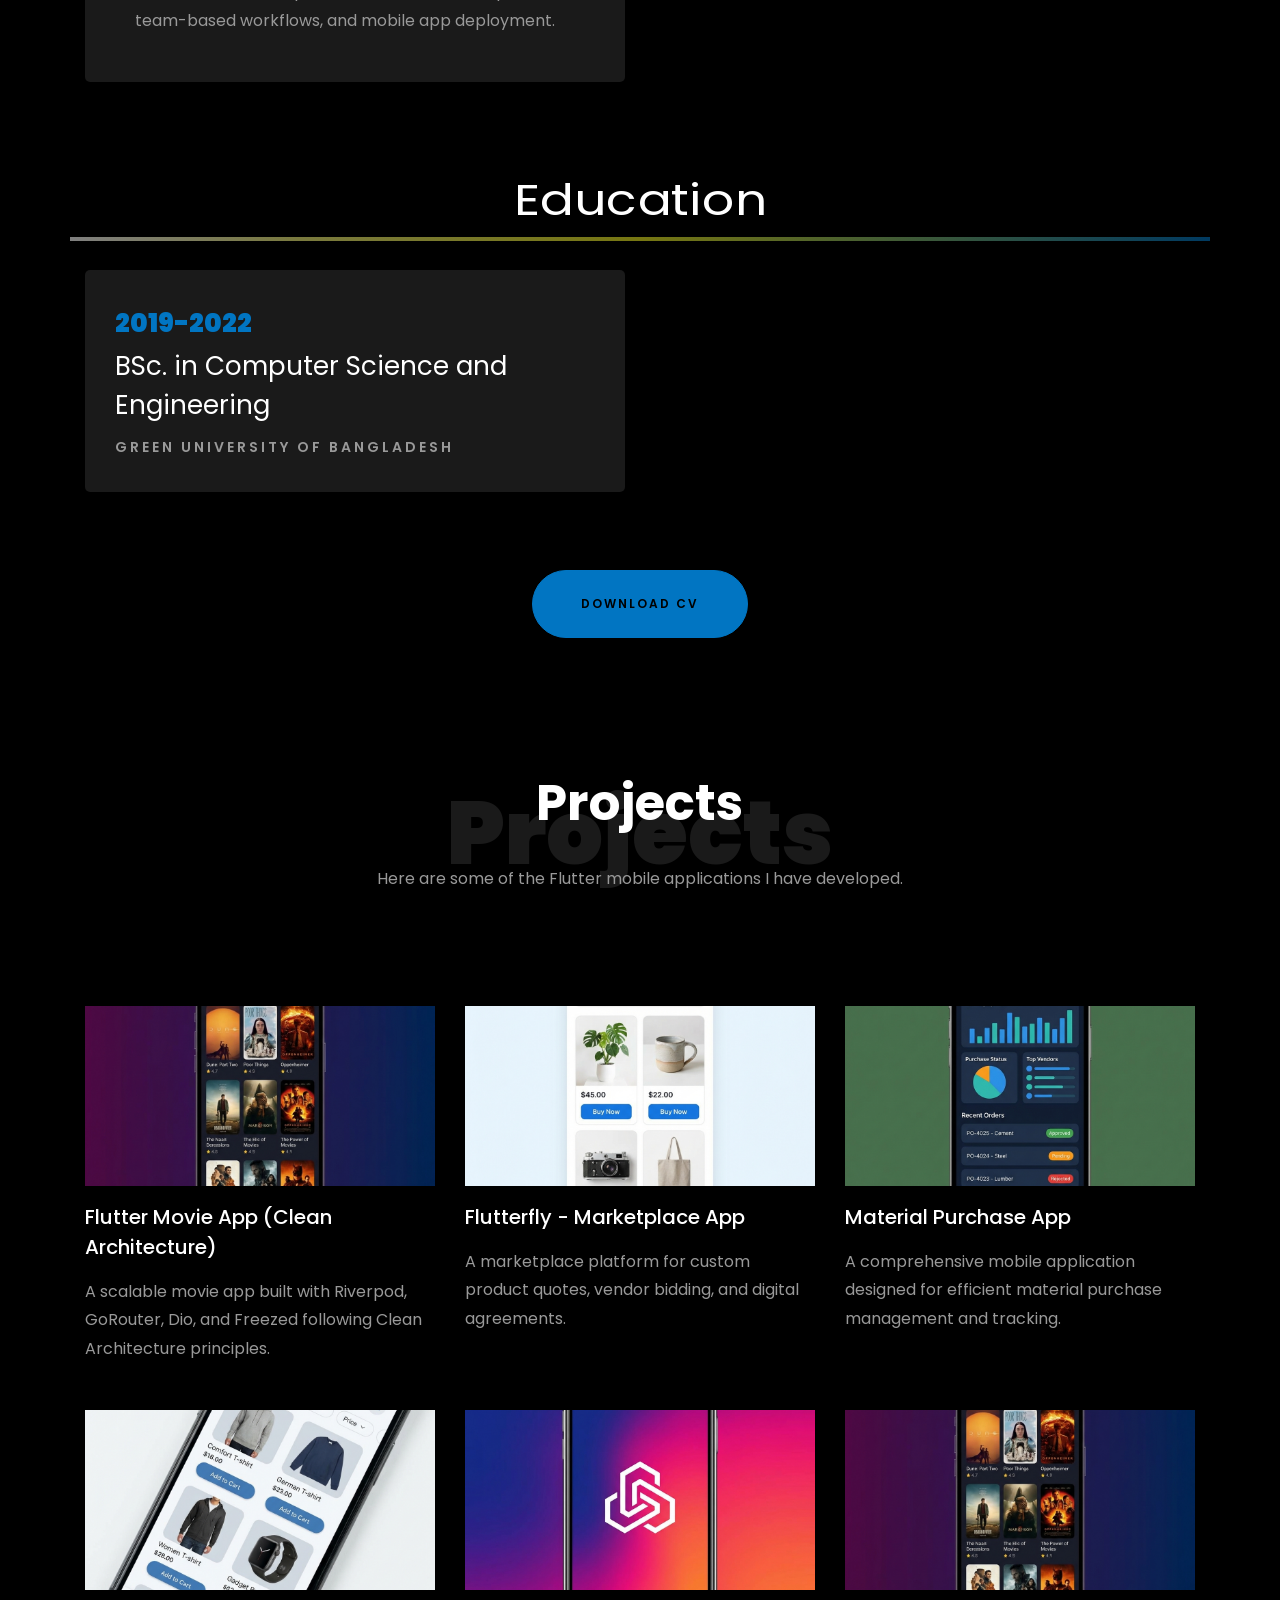
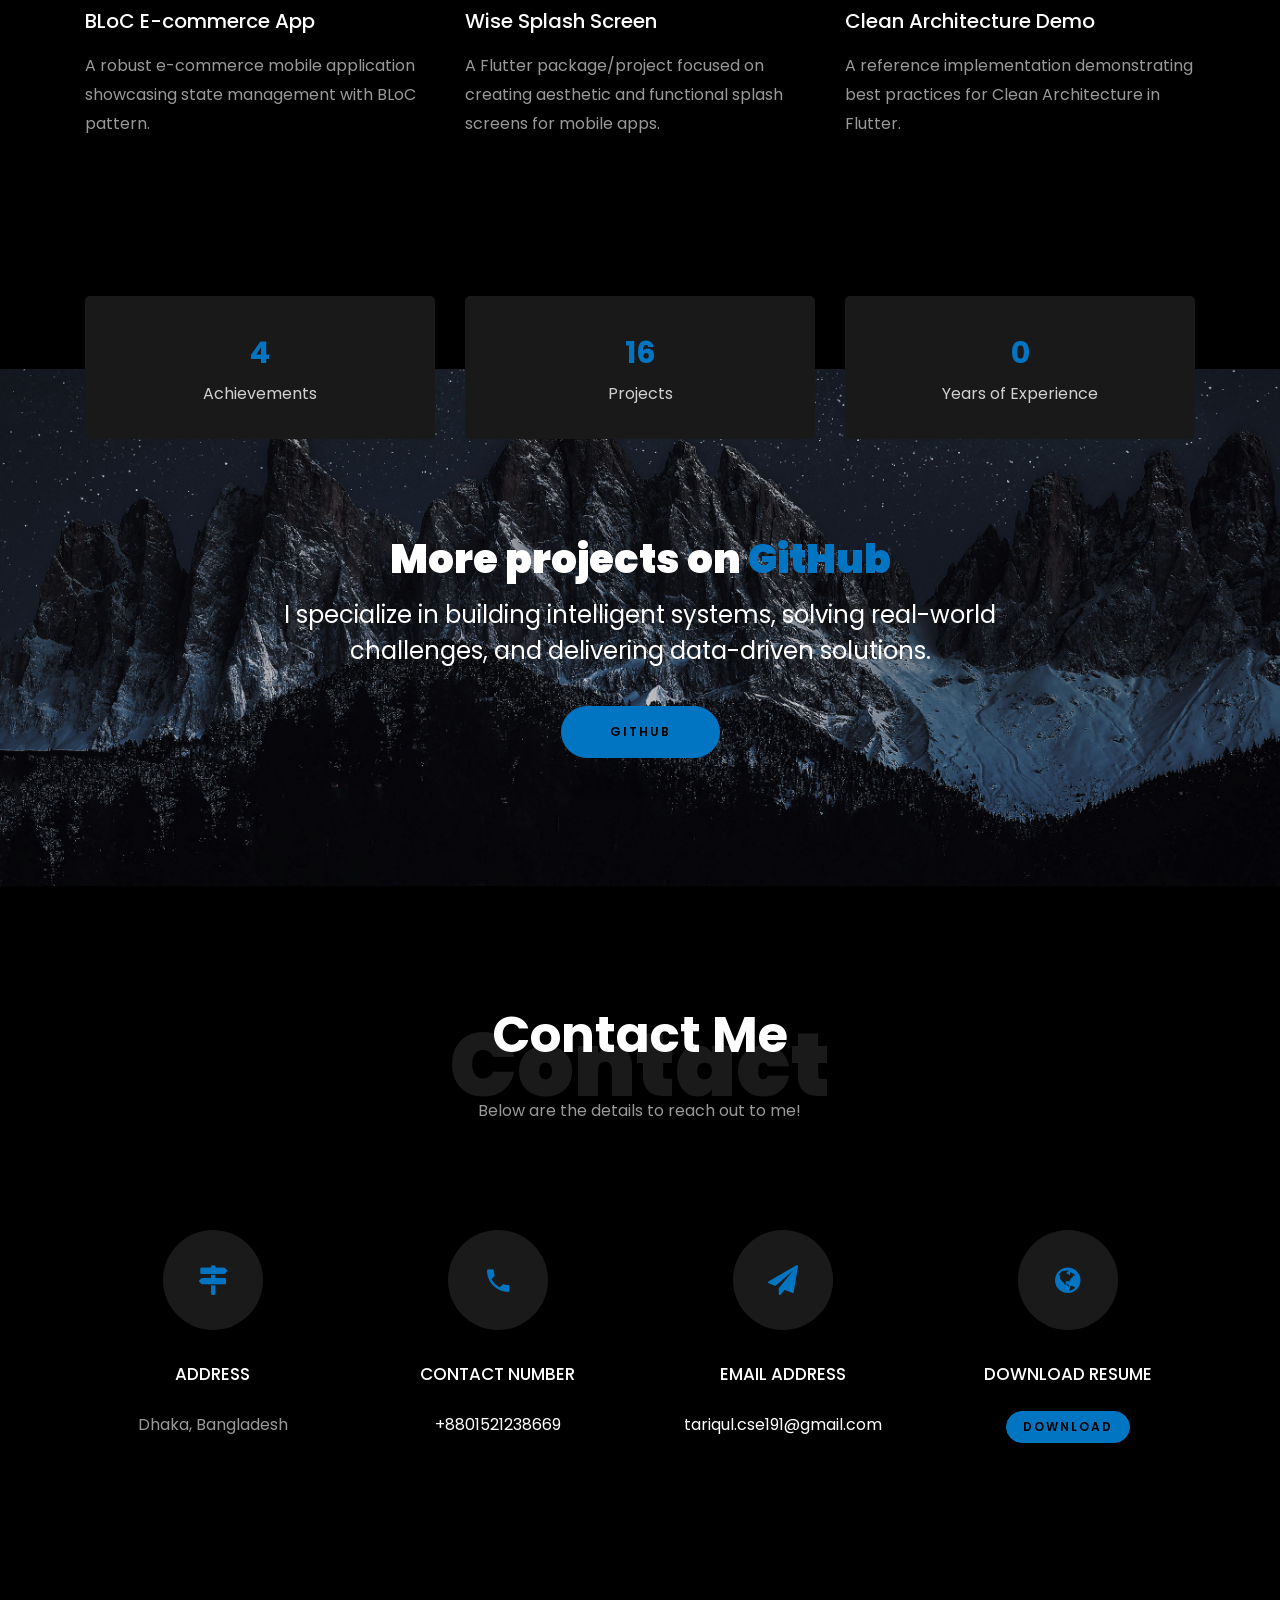
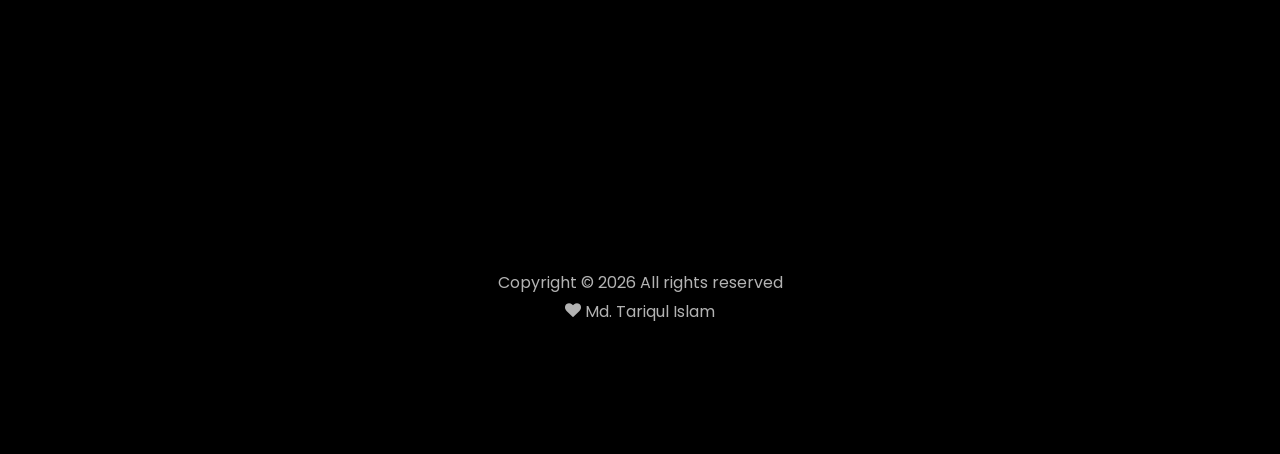
==== commit b323bb97: "update" ====
--- a/index.html
+++ b/index.html
@@ -1,310 +1,325 @@
 <!DOCTYPE html>
 <html lang="en">
-  <head>
-    <title>Md. Tariqul Islam's Portfolio</title>
-    <meta charset="utf-8">
-    <meta name="viewport" content="width=device-width, initial-scale=1, shrink-to-fit=no">
-    
-    <link href="https://fonts.googleapis.com/css?family=Poppins:100,200,300,400,500,600,700,800,900" rel="stylesheet">
-
-    <link rel="stylesheet" href="css/open-iconic-bootstrap.min.css">
-    <link rel="stylesheet" href="css/animate.css">
-    
-    <link rel="stylesheet" href="css/owl.carousel.min.css">
-    <link rel="stylesheet" href="css/owl.theme.default.min.css">
-    <link rel="stylesheet" href="css/magnific-popup.css">
-
-    <link rel="stylesheet" href="css/aos.css">
-
-    <link rel="stylesheet" href="css/ionicons.min.css">
-    
-    <link rel="stylesheet" href="css/flaticon.css">
-    <link rel="stylesheet" href="css/icomoon.css">
-    <link rel="stylesheet" href="css/style.css">
-
-
-
-<style>
-
-/*======================================
+
+<head>
+	<title>Md. Tariqul Islam's Portfolio</title>
+	<meta charset="utf-8">
+	<meta name="viewport" content="width=device-width, initial-scale=1, shrink-to-fit=no">
+
+	<link href="https://fonts.googleapis.com/css?family=Poppins:100,200,300,400,500,600,700,800,900" rel="stylesheet">
+
+	<link rel="stylesheet" href="css/open-iconic-bootstrap.min.css">
+	<link rel="stylesheet" href="css/animate.css">
+
+	<link rel="stylesheet" href="css/owl.carousel.min.css">
+	<link rel="stylesheet" href="css/owl.theme.default.min.css">
+	<link rel="stylesheet" href="css/magnific-popup.css">
+
+	<link rel="stylesheet" href="css/aos.css">
+
+	<link rel="stylesheet" href="css/ionicons.min.css">
+
+	<link rel="stylesheet" href="css/flaticon.css">
+	<link rel="stylesheet" href="css/icomoon.css">
+	<link rel="stylesheet" href="css/style.css">
+
+
+
+	<style>
+		/*======================================
 //--//-->   ABOUT
 ======================================*/
 
-.about-mf .box-shadow-full {
-  padding-top: 4rem;
-  padding-bottom: 4rem;
-}
-
-.about-mf .about-img {
-  margin-bottom: 2rem;
-}
-
-.about-mf .about-img img {
-  margin-left: 10px;
-}
-
-
-.skill-mf .progress {
-  /* background-color: #cde1f8; */
-  margin: .5rem 0 1.2rem 0;
-  border-radius: 0;
-  height: .7rem;
-}
-
-.skill-mf .progress .progress-bar {
-  height: .7rem;
-  background-color: #ffbd39;
-}
-
-
-/* Animation styles */
-#typing-animation {
-  position: relative;
-  font-size: 30px;
-  font-weight: bold;
-  color: rgb(255, 255, 255);
-  overflow: hidden;
-  white-space: nowrap;
-  animation: typing 3s steps(20, end) infinite;
-}
-
-#typing-animation:before {
-  content: "";
-  /* position: absolute; */
-  top: 0;
-  left: 0;
-  width: 0;
-  height: 100%;
-  background-color: #ccc;
-  animation: typing-cursor 0.5s ease-in-out infinite;
-}
-
-@keyframes typing {
-  from {
-    width: 0;
-  }
-  to {
-    width: 100%;
-  }
-}
-
-@keyframes typing-cursor {
-  from {
-    width: 5px;
-  }
-  to {
-    width: 0;
-  }
-}
-
-
-/* project image zoom effect */
-
-.zoom-effect {
-  overflow: hidden;
-  transition: transform 0.3s ease-out;
-}
-
-.zoom-effect:hover {
-  transform: scale(1.1);
-}
-
-
-</style>
-
-
-  </head>
-  <body data-spy="scroll" data-target=".site-navbar-target" data-offset="300">
-	  
-	  
-    <nav class="navbar navbar-expand-lg navbar-dark ftco_navbar ftco-navbar-light site-navbar-target" id="ftco-navbar">
-	    <div class="container">
-	      <a class="navbar-brand" href="index.html">Md. Tariqul Islam</a>
-	      <button class="navbar-toggler js-fh5co-nav-toggle fh5co-nav-toggle" type="button" data-toggle="collapse" data-target="#ftco-nav" aria-controls="ftco-nav" aria-expanded="false" aria-label="Toggle navigation">
-	        <span class="oi oi-menu"></span> Menu
-	      </button>
-
-	      <div class="collapse navbar-collapse" id="ftco-nav">
-	        <ul class="navbar-nav nav ml-auto">
-	          <li class="nav-item"><a href="#home-section" class="nav-link"><span>Home</span></a></li>
-	          <li class="nav-item"><a href="#about-section" class="nav-link"><span>About</span></a></li>
-	          <li class="nav-item"><a href="#resume-section" class="nav-link"><span>Resume</span></a></li>
-	          <li class="nav-item"><a href="#project-section" class="nav-link"><span>Projects</span></a></li>
-	          <li class="nav-item"><a href="#contact-section" class="nav-link"><span>Contact</span></a></li>
-	        </ul>
-	      </div>
-	    </div>
-	  </nav>
-	  <section id="home-section" class="hero">
-		  <div class="home-slider  owl-carousel">
-	       <div class="slider-item ">
-	      	<div class="overlay"></div>
-	         <div class="container">
-	          <div class="row d-md-flex no-gutters slider-text align-items-end justify-content-end m-4" data-scrollax-parent="true">
-	          	<div class="one-third js-fullheight order-md-last img" style="background-image:url(images/bg_6.png);">
-	          	 <div class="overlay"></div>
-	          	</div>
-		          <div class="one-forth d-flex  align-items-center ftco-animate" data-scrollax=" properties: { translateY: '70%' }">
-		          	<div class="text">
-		          		<span class="subheading">Hello!</span>
-			            <h1 class="mb-4 mt-3">I'm <span>Md. Tariqul Islam</span></h1>
-
-						<!-- Element to contain animated typing -->
-						<span id="typing-animation"></span>
-
-						<script>
-
-						// Initialize the typing animation
-						const typingAnimationElement = document.getElementById('typing-animation');
-
-						// Create an array of typing text
-						const typingTexts = [
-						'Mobile Application Developer   ',
-						'Flutter App Developer   ',
-						'Software Engineer (Flutter)   '
-						];
-
-						// Create a function to display the typing animation for a given text
-						function playTypingAnimation(text) {
-						// Loop through each character and add it to the element
-						for (let i = 0; i < text.length; i++) {
-							setTimeout(() => {
-							typingAnimationElement.textContent += text[i];
-							}, i * 200); // Increase the delay to slow down the typing animation
-						}
-
-						// Once the animation is complete, reset the text and start over
-						setTimeout(() => {
-							typingAnimationElement.textContent = '';
-							playTypingAnimation(typingTexts[(typingTexts.indexOf(text) + 1) % typingTexts.length]);
-						}, text.length * 200);
-						}
-
-						// Start the typing animation loop
-						playTypingAnimation(typingTexts[0]);
-
-						</script>
-
-						<br>
-						<br>
-			            <!-- <h2>A Python Developer</h2> -->
-						<!-- <h2 class="d-flex" style="margin-bottom: 0">With over 5 years of experience</h2> -->
-						<!-- <br> -->
-			            <p>
-							<a href="#" class="btn btn-primary py-3 px-4">Resume</a> 
-							<a href="https://github.com/EHTarek?tab=repositories" class="btn btn-white btn-outline-white py-3 px-4">Recent Projects</a>
-						</p>
-		            </div>
-		          </div>
-	        	</div>
-	        </div>
-	      </div>
+		.about-mf .box-shadow-full {
+			padding-top: 4rem;
+			padding-bottom: 4rem;
+		}
+
+		.about-mf .about-img {
+			margin-bottom: 2rem;
+		}
+
+		.about-mf .about-img img {
+			margin-left: 10px;
+		}
+
+
+		.skill-mf .progress {
+			/* background-color: #cde1f8; */
+			margin: .5rem 0 1.2rem 0;
+			border-radius: 0;
+			height: .7rem;
+		}
+
+		.skill-mf .progress .progress-bar {
+			height: .7rem;
+			background-color: #ffbd39;
+		}
+
+
+		/* Animation styles */
+		#typing-animation {
+			position: relative;
+			font-size: 30px;
+			font-weight: bold;
+			color: rgb(255, 255, 255);
+			overflow: hidden;
+			white-space: nowrap;
+			animation: typing 3s steps(20, end) infinite;
+		}
+
+		#typing-animation:before {
+			content: "";
+			/* position: absolute; */
+			top: 0;
+			left: 0;
+			width: 0;
+			height: 100%;
+			background-color: #ccc;
+			animation: typing-cursor 0.5s ease-in-out infinite;
+		}
+
+		@keyframes typing {
+			from {
+				width: 0;
+			}
+
+			to {
+				width: 100%;
+			}
+		}
+
+		@keyframes typing-cursor {
+			from {
+				width: 5px;
+			}
+
+			to {
+				width: 0;
+			}
+		}
+
+
+		/* project image zoom effect */
+
+		.zoom-effect {
+			overflow: hidden;
+			transition: transform 0.3s ease-out;
+		}
+
+		.zoom-effect:hover {
+			transform: scale(1.1);
+		}
+	</style>
+
+
+</head>
+
+<body data-spy="scroll" data-target=".site-navbar-target" data-offset="300">
+
+
+	<nav class="navbar navbar-expand-lg navbar-dark ftco_navbar ftco-navbar-light site-navbar-target" id="ftco-navbar">
+		<div class="container">
+			<a class="navbar-brand" href="index.html">Md. Tariqul Islam</a>
+			<button class="navbar-toggler js-fh5co-nav-toggle fh5co-nav-toggle" type="button" data-toggle="collapse"
+				data-target="#ftco-nav" aria-controls="ftco-nav" aria-expanded="false" aria-label="Toggle navigation">
+				<span class="oi oi-menu"></span> Menu
+			</button>
+
+			<div class="collapse navbar-collapse" id="ftco-nav">
+				<ul class="navbar-nav nav ml-auto">
+					<li class="nav-item"><a href="#home-section" class="nav-link"><span>Home</span></a></li>
+					<li class="nav-item"><a href="#about-section" class="nav-link"><span>About</span></a></li>
+					<li class="nav-item"><a href="#resume-section" class="nav-link"><span>Resume</span></a></li>
+					<li class="nav-item"><a href="#project-section" class="nav-link"><span>Projects</span></a></li>
+					<li class="nav-item"><a href="#contact-section" class="nav-link"><span>Contact</span></a></li>
+				</ul>
+			</div>
 		</div>
-    </section>
-
-
-
-    <section class="ftco-about img ftco-section ftco-no-pb" id="about-section">
-    	<div class="container">
+	</nav>
+	<section id="home-section" class="hero">
+		<div class="home-slider  owl-carousel">
+			<div class="slider-item ">
+				<div class="overlay"></div>
+				<div class="container">
+					<div class="row d-md-flex no-gutters slider-text align-items-end justify-content-end m-4"
+						data-scrollax-parent="true">
+						<div class="one-third js-fullheight order-md-last img"
+							style="background-image:url(images/bg_6.png);">
+							<div class="overlay"></div>
+						</div>
+						<div class="one-forth d-flex  align-items-center ftco-animate"
+							data-scrollax=" properties: { translateY: '70%' }">
+							<div class="text">
+								<span class="subheading">Hello!</span>
+								<h1 class="mb-4 mt-3">I'm <span>Md. Tariqul Islam</span></h1>
+
+								<!-- Element to contain animated typing -->
+								<span id="typing-animation"></span>
+
+								<script>
+
+									// Initialize the typing animation
+									const typingAnimationElement = document.getElementById('typing-animation');
+
+									// Create an array of typing text
+									const typingTexts = [
+										'Mobile Application Developer   ',
+										'Flutter App Developer   ',
+										'Software Engineer (Flutter)   '
+									];
+
+									// Create a function to display the typing animation for a given text
+									function playTypingAnimation(text) {
+										// Loop through each character and add it to the element
+										for (let i = 0; i < text.length; i++) {
+											setTimeout(() => {
+												typingAnimationElement.textContent += text[i];
+											}, i * 200); // Increase the delay to slow down the typing animation
+										}
+
+										// Once the animation is complete, reset the text and start over
+										setTimeout(() => {
+											typingAnimationElement.textContent = '';
+											playTypingAnimation(typingTexts[(typingTexts.indexOf(text) + 1) % typingTexts.length]);
+										}, text.length * 200);
+									}
+
+									// Start the typing animation loop
+									playTypingAnimation(typingTexts[0]);
+
+								</script>
+
+								<br>
+								<br>
+								<!-- <h2>A Python Developer</h2> -->
+								<!-- <h2 class="d-flex" style="margin-bottom: 0">With over 5 years of experience</h2> -->
+								<!-- <br> -->
+								<p>
+									<a href="#" class="btn btn-primary py-3 px-4">Resume</a>
+									<a href="https://github.com/EHTarek?tab=repositories"
+										class="btn btn-white btn-outline-white py-3 px-4">Recent Projects</a>
+								</p>
+							</div>
+						</div>
+					</div>
+				</div>
+			</div>
+		</div>
+	</section>
+
+
+
+	<section class="ftco-about img ftco-section ftco-no-pb" id="about-section">
+		<div class="container">
 			<div class="row">
 				<div class="row d-flex align-items-stretch">
-				<!-- <div class="row d-flex"> -->
+					<!-- <div class="row d-flex"> -->
 					<div class="col-md-6 col-lg-5 d-flex">
 						<div class="img-about img d-flex align-items-stretch">
 							<div class="overlay">
 								<div class="row">
 									<div class="col-sm-6 col-md-5">
-									  <div class="about-img">
-										<img src="images/about-me.png" class="img-fluid rounded b-shadow-a" alt="">
-									  </div>
+										<div class="about-img">
+											<img src="images/about-me.png" class="img-fluid rounded b-shadow-a" alt="">
+										</div>
 									</div>
 									<!-- Details next to profile image -->
 									<div class="col-sm-6 col-md-7">
-									  <div class="about-info">
-										<p><span class="title-s">Name: </span> <span>Md. Tariqul Islam</span></p>
-										<p><span class="title-s">Job Role: </span> <span>Flutter App Developer</span></p>
-										<p><span class="title-s">Experience: </span> <span>2 Years 3 Months</span></p>
-										<p><span class="title-s">Address: </span> <span>Dhaka, Bangladesh</span></p>
-									  </div>
-									</div>
-								  </div>
+										<div class="about-info">
+											<p><span class="title-s">Name: </span> <span>Md. Tariqul Islam</span></p>
+											<p><span class="title-s">Job Role: </span> <span>Software Engineer</span>
+											</p>
+											<p><span class="title-s">Experience: </span> <span>2 Years 3 Months</span>
+											</p>
+											<p><span class="title-s">Address: </span> <span>Dhaka, Bangladesh</span></p>
+										</div>
+									</div>
+								</div>
+								<br />
+								<br />
 
 								<div class="skill-mf">
 									<h3 class="mb-2">Skills</h3>
-									
+
 									<span>DART & Flutter</span> <span class="pull-right">90%</span>
 									<div class="progress">
-										<div class="progress-bar" role="progressbar" style="width: 90%" aria-valuenow="90" aria-valuemin="0"
-											aria-valuemax="100"></div>
+										<div class="progress-bar" role="progressbar" style="width: 90%"
+											aria-valuenow="90" aria-valuemin="0" aria-valuemax="100"></div>
 									</div>
 
 									<span>Bloc, GetX, Provider</span> <span class="pull-right">85%</span>
 									<div class="progress">
-										<div class="progress-bar" role="progressbar" style="width: 85%" aria-valuenow="85" aria-valuemin="0"
-											aria-valuemax="100"></div>
-									</div>
-									
+										<div class="progress-bar" role="progressbar" style="width: 85%"
+											aria-valuenow="85" aria-valuemin="0" aria-valuemax="100"></div>
+									</div>
+
 									<span>Riverpod</span> <span class="pull-right">70%</span>
 									<div class="progress">
-										<div class="progress-bar" role="progressbar" style="width: 70%" aria-valuenow="70" aria-valuemin="0"
-											aria-valuemax="100"></div>
-									</div>
-									
+										<div class="progress-bar" role="progressbar" style="width: 70%"
+											aria-valuenow="70" aria-valuemin="0" aria-valuemax="100"></div>
+									</div>
+
 									<span>SOLID, TDD, Clean Architecture</span> <span class="pull-right">85%</span>
 									<div class="progress">
-										<div class="progress-bar" role="progressbar" style="width: 85%" aria-valuenow="85" aria-valuemin="0"
-											aria-valuemax="100"></div>
+										<div class="progress-bar" role="progressbar" style="width: 85%"
+											aria-valuenow="85" aria-valuemin="0" aria-valuemax="100"></div>
 									</div>
 
 									<span>REST API</span> <span class="pull-right">100%</span>
 									<div class="progress">
-										<div class="progress-bar" role="progressbar" style="width: 100%;" aria-valuenow="100" aria-valuemin="0"
-											aria-valuemax="100"></div>
+										<div class="progress-bar" role="progressbar" style="width: 100%;"
+											aria-valuenow="100" aria-valuemin="0" aria-valuemax="100"></div>
 									</div>
 
 									<span>Git & GitHub</span> <span class="pull-right">85%</span>
 									<div class="progress">
-										<div class="progress-bar" role="progressbar" style="width: 85%;" aria-valuenow="85" aria-valuemin="0"
-											aria-valuemax="100"></div>
+										<div class="progress-bar" role="progressbar" style="width: 85%;"
+											aria-valuenow="85" aria-valuemin="0" aria-valuemax="100"></div>
 									</div>
 
 									<span>Firebase</span> <span class="pull-right">90%</span>
 									<div class="progress">
-										<div class="progress-bar" role="progressbar" style="width: 90%;" aria-valuenow="90" aria-valuemin="0"
-											aria-valuemax="100"></div>
+										<div class="progress-bar" role="progressbar" style="width: 90%;"
+											aria-valuenow="90" aria-valuemin="0" aria-valuemax="100"></div>
 									</div>
 
 								</div>
 							</div>
 						</div>
 					</div>
-					
+
 					<div class="col-md-6 col-lg-7 pl-lg-5 pb-5">
 						<div class="row justify-content-start pb-3">
 							<div class="col-md-12 heading-section ftco-animate">
-								
+
 								<h1 class="big">About</h1>
 								<h2 class="mb-4">About Me</h2>
-								
-								<p>A devoted problem solver with a strong interest in open source. 
-									I am very driven and love taking on new tasks, as well as being adaptable enough to work under pressure. 
-									I'm always looking for new ways to acquire new skills and technology by taking on new challenges.
-									Currently, I'm looking for an opportunity that lets me explore more depth of software engineering.
-									My areas of expertise are <b>e-commerce</b>, <b>IoT</b>, <b>food ordering</b> and <b>ride sharing</b> apps development. </p>
+
+								<p>A devoted problem solver with a strong interest in open source.
+									I am very driven and love taking on new tasks, as well as being adaptable enough to
+									work under pressure.
+									I'm always looking for new ways to acquire new skills and technology by taking on
+									new challenges.
+									Currently, I'm looking for an opportunity that lets me explore more depth of
+									software engineering.
+									My areas of expertise are <b>e-commerce</b>, <b>IoT</b>, <b>food ordering</b> and
+									<b>ride sharing</b> apps development.
+								</p>
 								<ul class="about-info mt-4 px-md-0 px-2">
-									<li class="d-flex"><span>Programming Languages:</span> <span>Python, JavaScript, Java, C/C++</span></li>
-									<li class="d-flex"><span>Web Development:</span> <span>Python Django and DRF, FastAPI, JavaScript, HTML5, CSS3, Bootstrap5</span></li>
-									<li class="d-flex"><span>Database:</span> <span>SQLite, MySQL, PostgreSQL, MongoDB</span></li>
-									<li class="d-flex"><span>VCS:</span> <span>Git</span></li>
-									<li class="d-flex"><span>Web Scraping:</span> <span>Proficient in extracting and processing data with BeautifulSoup and Selenium</span></li>
-									<li class="d-flex"><span>Data Science:</span> <span>Pandas, Numpy, Matplotlib, Scikit-Learn, Seaborn, and others</span></li>
-									<li class="d-flex"><span>ML & DL:</span> <span>Keras, TensorFlow, PyTorch</span></li>
-									<li class="d-flex"><span>NLP:</span> <span>OpenAI, Langchain, Huggingface, LLM, and VectorDB</span></li>
-
+									<li class="d-flex"><span>Programming Languages:</span> <span>Dart, Python,
+											JavaScript, Java, C/C++</span></li>
+									<li class="d-flex"><span>Mobile Development:</span> <span>Flutter, Riverpod, BLoC,
+											Clean Architecture</span></li>
+									<li class="d-flex"><span>Web Development:</span> <span>Django, HTML5, CSS3,
+											JavaScript</span></li>
+									<li class="d-flex"><span>Database:</span> <span>Firebase, SQLite, PostgreSQL,
+											MySQL</span></li>
+									<li class="d-flex"><span>Tools:</span> <span>Git, GitHub, VS Code, Android
+											Studio</span></li>
 									<li class="d-flex"><span>Language:</span> <span>Bengali, English, Hindi</span></li>
-								
-									<li class="d-flex"><span>Interest:</span> <span>Traveling, Travel Photography, Sports, Watching Movies, Listening Music</span></li>
-									
+									<li class="d-flex"><span>Interest:</span> <span>Traveling, Photography, Sports,
+											Movies</span></li>
 								</ul>
 							</div>
 						</div>
@@ -316,14 +331,15 @@
 									<span class="number" data-number="50">0</span> <span>+</span>
 									<span>&nbsp; Projects completed</span>
 								</p>
-								<p><a href="https://www.linkedin.com/in/ehtarek" class="btn btn-primary py-3 px-3">LinkedIn</a></p>
+								<p><a href="https://www.linkedin.com/in/ehtarek"
+										class="btn btn-primary py-3 px-3">LinkedIn</a></p>
 							</div>
 						</div>
 					</div>
 				</div>
 			</div>
 		</div>
-    </section>
+	</section>
 
 
 
@@ -333,424 +349,387 @@
 				<div class="col-md-10 heading-section text-center ftco-animate">
 					<h1 class="big big-2">Resume</h1>
 					<h2 class="mb-4">Resume</h2>
-					<p>Seasoned Flutter App Developer with 2 years 3 months of hands-on experience in e-commerce, IoT, food ordering and ride-sharing apps development. 
-						Proven expertise in state management (Bloc, GetX, Provider, Riverpod), Clean Architecture, REST API integration, and Firebase services (FCM, Auth, Firestore, Analytics, Crashlytics).
-						I have successfully published multiple apps on the Play Store and App Store and am confident in delivering quality results.
+					<p>Seasoned Flutter App Developer with 2 years 3 months of hands-on experience in e-commerce, IoT,
+						food ordering and ride-sharing apps development.
+						Proven expertise in state management (Bloc, GetX, Provider, Riverpod), Clean Architecture, REST
+						API integration, and Firebase services (FCM, Auth, Firestore, Analytics, Crashlytics).
+						I have successfully published multiple apps on the Play Store and App Store and am confident in
+						delivering quality results.
 					</p>
 				</div>
 			</div>
-	
+
 			<div class="row">
 				<h1 class="big-4">Experience</h1>
 				<div class="underline"></div>
 			</div>
 			<br>
-			
+
 			<div class="row">
 				<div class="col-md-6">
 					<div class="resume-wrap ftco-animate">
-						<span class="date">July 2022 - April 2024</span>
-						<h2>Python Web Developer (Django)</h2>
-						<span class="position">Rana Motors, Dhaka (Hybrid)</span>
+						<span class="date">June 2025 - Present</span>
+						<h2>Software Engineer</h2>
+						<span class="position">Apex Data Management & IT Ltd.</span>
 						<p class="mt-4">
-							
-							Here, I worked on the "Inventory Management System" Django web-based application for Rana Motors,
-							 which allowed me to gain valuable insights into web development and database management.
-							 
+						<ul style="list-style-type: disc; padding-left: 20px;">
+							<li>Developing a SaaS application for the property preservation business, focusing on
+								scalability and reliability.</li>
+							<li>Developing and maintaining the organization’s event management application.</li>
+							<li>Managing application updates and releases, including publishing to the Apple App Store
+								and
+								Google Play Store.</li>
+							<li>Collaborating with stakeholders and technical teams to implement new features and
+								improvements.</li>
+							<li>Enhancing skills in SaaS architecture, mobile app lifecycle management, and production
+								deployment.</li>
+						</ul>
 						</p>
 					</div>
 				</div>
-	
+
 				<div class="col-md-6">
 					<div class="resume-wrap ftco-animate">
-						<span class="date">May 2024 - July 2024</span>
-						<h2>Python Developer (Django)</h2>
-						<span class="position">Face Of Art Technologies</span>
+						<span class="date">December 2023 - November 2024</span>
+						<h2>Junior Software Engineer</h2>
+						<span class="position">6amTech</span>
 						<p class="mt-4">
-							➢Here,I've worked on an e-commerce web application, with an emphasis on building reliable back-end APIs 
-							using the Django Rest Framework for seamless functionality and performance. 
-						
+						<ul style="list-style-type: disc; padding-left: 20px;">
+							<li>Developed and maintained e-commerce, ride-sharing, and food ordering applications.</li>
+							<li>Implemented features based on client requirements and business needs.</li>
+							<li>Provided client support for software customization plans, including troubleshooting and
+								feature adjustments.</li>
+							<li>Collaborated with cross-functional teams to ensure timely delivery and quality
+								assurance.</li>
+							<li>Strengthened skills in full-cycle software development, client communication, and
+								problem-solving.</li>
+						</ul>
 						</p>
 					</div>
 				</div>
 
 				<div class="col-md-6">
 					<div class="resume-wrap ftco-animate">
-						<span class="date">Aug 2024 - Oct 2024</span>
-						<h2>ML Engineer</h2>
-						<span class="position">Pixalytix (Remote)</span>
+						<span class="date">July 2023 - November 2023</span>
+						<h2>Flutter Developer</h2>
+						<span class="position">Get-Aid Ltd.</span>
 						<p class="mt-4">
-							➢Here, I've worked on the Music Classification with Deep Learning project of Pixalytix. The project goal is to classify music based on various attributes such as genre, tempo, mood, vocal type, language, and more using deep learning models. 
-							I will implement both CNN and LSTM to achieve accurate classification across these multiple dimensions. 
-						
+						<ul style="list-style-type: disc; padding-left: 20px;">
+							<li>Developed the YOUR Campus mobile application using Flutter.</li>
+							<li>Built and maintained an Employee Attendance App with a focus on usability and
+								performance.</li>
+							<li>Collaborated closely with the tech team to design, implement, and improve application
+								features.</li>
+							<li>Gained hands-on experience in Flutter development, team-based workflows, and mobile app
+								deployment.</li>
+						</ul>
 						</p>
 					</div>
 				</div>
-	
-				<div class="col-md-6">
-					<div class="resume-wrap ftco-animate">
-						<span class="date">Sept 2023 - Feb 2024</span>
-						<h2>Machine Learning Engineer</h2>
-						<span class="position">Engineer Hut, Bangladesh (Remote)</span>
-						<p class="mt-4">
-							As a Machine Learning Engineer at Engineer Hut, I was responsible for collecting, preprocessing, and analyzing large datasets 
-							to train and optimize deep learning models. I developed and implemented machine learning and deep learning models, collaborating 
-							with teams to gather and analyze data for model training and evaluation.
-						</p>
-					</div>
-				</div>
-			</div>
-
-			<div class="col-md-6">
-				<div class="resume-wrap ftco-animate">
-					<span class="date">Oct 2024 - Jan 2025</span>
-					<h2>Software Engineer (Part Time)</h2>
-					<span class="position">Serenus One (Remote)</span>
-					<p class="mt-4">
-						➢I am currently contributing to Serenus One, a startup focused on building a personalized meditation platform. 
-						My work involves developing robust Django REST API and FastAPI solutions for key features, including user authentication, integration of Google and Discord login systems, 
-						implementation of payment and subscription models, and development of a text-to-speech (TTS) system (open source models - piper tts, coqui tts etc.) for generating meditation scripts.
-					
-					</p>
-				</div>
-			</div>
-	
+			</div>
+
 			<br><br>
-	
+
 			<div class="row">
 				<h1 class="big-4">Education</h1>
 				<div class="underline"></div>
 			</div>
 			<br>
-			
+
 			<div class="row">
 				<div class="col-md-6">
 					<div class="resume-wrap ftco-animate">
-						<span class="date">2018-2022</span>
+						<span class="date">2019-2022</span>
 						<h2>BSc. in Computer Science and Engineering</h2>
-						<span class="position">North South University, Bangladesh</span>
-					</div>
-				</div>
-			</div>
-	
+						<span class="position">Green University of Bangladesh</span>
+					</div>
+				</div>
+			</div>
+
 			<div class="row justify-content-center mt-5">
 				<div class="col-md-6 text-center ftco-animate">
-					<p><a href="https://drive.google.com/file/d/1MqXGYYIyA-VpeARUwq77lTufxe1k7udh/view?usp=sharing" class="btn btn-primary py-4 px-5">Download CV</a></p>
+					<p><a href="https://drive.google.com/file/d/1MqXGYYIyA-VpeARUwq77lTufxe1k7udh/view?usp=sharing"
+							class="btn btn-primary py-4 px-5">Download CV</a></p>
 				</div>
 			</div>
 		</div>
 	</section>
-		
- 
-<!-- Project Showcase  -->
-<section class="ftco-section" id="project-section">
-	<div class="container">
-	  <div class="row justify-content-center mb-5 pb-5">
-		<div class="col-md-7 heading-section text-center ftco-animate">
-		  <h1 class="big big-2">Projects</h1>
-		  <h2 class="mb-4">Projects</h2>
-		  <p>Below are some of the AI, ML, and web projects I have worked on.</p>
+
+
+	<!-- Project Showcase  -->
+	<section class="ftco-section" id="project-section">
+		<div class="container">
+			<div class="row justify-content-center mb-5 pb-5">
+				<div class="col-md-7 heading-section text-center ftco-animate">
+					<h1 class="big big-2">Projects</h1>
+					<h2 class="mb-4">Projects</h2>
+					<p>Here are some of the Flutter mobile applications I have developed.</p>
+				</div>
+			</div>
+
+			<div class="row d-flex justify-content-center">
+				<!-- Project 1 -->
+				<div class="col-md-4 d-flex ftco-animate">
+					<div class="blog-entry justify-content-end">
+						<a href="https://github.com/EHTarek/flutter-movie-clean-architecture"
+							class="block-20 zoom-effect" style="background-image: url('images/proj_flutter_1.png');">
+						</a>
+						<div class="text mt-3 float-right d-block">
+							<h3 class="heading"><a
+									href="https://github.com/EHTarek/flutter-movie-clean-architecture">Flutter Movie App
+									(Clean Architecture)</a></h3>
+							<p>A scalable movie app built with Riverpod, GoRouter, Dio, and Freezed following Clean
+								Architecture principles.</p>
+						</div>
+					</div>
+				</div>
+
+				<!-- Project 2 -->
+				<div class="col-md-4 d-flex ftco-animate">
+					<div class="blog-entry justify-content-end">
+						<a href="https://github.com/EHTarek/flutterfly" class="block-20 zoom-effect"
+							style="background-image: url('images/proj_flutter_2.png');">
+						</a>
+						<div class="text mt-3 float-right d-block">
+							<h3 class="heading"><a href="https://github.com/EHTarek/flutterfly">Flutterfly - Marketplace
+									App</a></h3>
+							<p>A marketplace platform for custom product quotes, vendor bidding, and digital agreements.
+							</p>
+						</div>
+					</div>
+				</div>
+
+				<!-- Project 3 -->
+				<div class="col-md-4 d-flex ftco-animate">
+					<div class="blog-entry justify-content-end">
+						<a href="https://github.com/EHTarek/material_purchase_app" class="block-20 zoom-effect"
+							style="background-image: url('images/proj_flutter_3.png');">
+						</a>
+						<div class="text mt-3 float-right d-block">
+							<h3 class="heading"><a href="https://github.com/EHTarek/material_purchase_app">Material
+									Purchase App</a></h3>
+							<p>A comprehensive mobile application designed for efficient material purchase management
+								and tracking.</p>
+						</div>
+					</div>
+				</div>
+			</div>
+
+			<div class="row d-flex justify-content-center">
+				<!-- Project 4 -->
+				<div class="col-md-4 d-flex ftco-animate">
+					<div class="blog-entry justify-content-end">
+						<a href="https://github.com/EHTarek/bloc_ecommerce" class="block-20 zoom-effect"
+							style="background-image: url('images/proj_flutter_4.png');">
+						</a>
+						<div class="text mt-3 float-right d-block">
+							<h3 class="heading"><a href="https://github.com/EHTarek/bloc_ecommerce">BLoC E-commerce
+									App</a></h3>
+							<p>A robust e-commerce mobile application showcasing state management with BLoC pattern.</p>
+						</div>
+					</div>
+				</div>
+
+				<!-- Project 5 -->
+				<div class="col-md-4 d-flex ftco-animate">
+					<div class="blog-entry justify-content-end">
+						<a href="https://github.com/EHTarek/wise_splash_screen" class="block-20 zoom-effect"
+							style="background-image: url('images/proj_flutter_5.png');">
+						</a>
+						<div class="text mt-3 float-right d-block">
+							<h3 class="heading"><a href="https://github.com/EHTarek/wise_splash_screen">Wise Splash
+									Screen</a></h3>
+							<p>A Flutter package/project focused on creating aesthetic and functional splash screens for
+								mobile apps.</p>
+						</div>
+					</div>
+				</div>
+
+				<!-- Project 6 -->
+				<div class="col-md-4 d-flex ftco-animate">
+					<div class="blog-entry justify-content-end">
+						<a href="https://github.com/EHTarek/clean_-architecture_with_flutter"
+							class="block-20 zoom-effect" style="background-image: url('images/proj_flutter_6.png');">
+						</a>
+						<div class="text mt-3 float-right d-block">
+							<h3 class="heading"><a
+									href="https://github.com/EHTarek/clean_-architecture_with_flutter">Clean
+									Architecture Demo</a></h3>
+							<p>A reference implementation demonstrating best practices for Clean Architecture in
+								Flutter.</p>
+						</div>
+					</div>
+				</div>
+			</div>
 		</div>
-	  </div>
-  
-	  <div class="row d-flex justify-content-center">
-		<!-- Project 1 -->
-		<div class="col-md-4 d-flex ftco-animate">
-		  <div class="blog-entry justify-content-end">
-			<a href="https://github.com/shamimkhaled/ecommerz-backend-api" class="block-20 zoom-effect" style="background-image: url('images/proj_0.png');">
-			</a>
-			<div class="text mt-3 float-right d-block">
-			  <h3 class="heading"><a href="https://github.com/shamimkhaled/ecommerz-backend-api">Ecommerz Backend API with Django Rest Framework (DRF)</a></h3>
-			  <p>Developed a backend API for an e-commerce platform using Django Rest Framework, including authentication, product management, cart, and order handling.</p>
-			</div>
-		  </div>
+	</section>
+
+
+
+
+	<section class="ftco-section ftco-no-pt ftco-no-pb ftco-counter img" id="section-counter">
+		<div class="container">
+			<div class="row d-md-flex align-items-center">
+				<div class="col-md d-flex justify-content-center counter-wrap ftco-animate">
+					<div class="block-18">
+						<div class="text">
+							<strong class="number" data-number="15">0</strong>
+							<span>Achievements</span>
+						</div>
+					</div>
+				</div>
+				<div class="col-md d-flex justify-content-center counter-wrap ftco-animate">
+					<div class="block-18">
+						<div class="text">
+							<strong class="number" data-number="50">0</strong>
+							<span>Projects</span>
+						</div>
+					</div>
+				</div>
+				<div class="col-md d-flex justify-content-center counter-wrap ftco-animate">
+					<div class="block-18">
+						<div class="text">
+							<strong class="number" data-number="2.9">0</strong>
+							<span>Years of Experience</span>
+						</div>
+					</div>
+				</div>
+			</div>
 		</div>
-  
-		<!-- Project 2 -->
-		<div class="col-md-4 d-flex ftco-animate">
-		  <div class="blog-entry justify-content-end">
-			<a href="https://github.com/shamimkhaled/crop-disease-image-classification-web-app" class="block-20 zoom-effect" style="background-image: url('images/proj_4.png');">
-			</a>
-			<div class="text mt-3 float-right d-block">
-			  <h3 class="heading"><a href="https://github.com/shamimkhaled/crop-disease-image-classification-web-app">Crop Disease Prediction AI Web App in Django</a></h3>
-			  <p>Developed a web app for crop disease prediction using Transfer Learning models like InceptionV3 and MobileNetV2.</p>
-			</div>
-		  </div>
-		</div>
-  
-		<!-- Project 3 -->
-		<div class="col-md-4 d-flex ftco-animate">
-		  <div class="blog-entry justify-content-end">
-			<a href="https://github.com/shamimkhaled/books-recommender-system-streamlit-application" class="block-20 zoom-effect" style="background-image: url('images/proj_00.png');">
-			</a>
-			<div class="text mt-3 float-right d-block">
-			  <h3 class="heading"><a href="https://github.com/shamimkhaled/books-recommender-system-streamlit-application">Book Recommender System Using Machine Learning</a></h3>
-			  <p>Built a book recommendation system using KNN, LightFM, and Cosine Similarity, with results displayed in a Streamlit app.</p>
-			</div>
-		  </div>
-		</div>
-	  </div>
-  
-	  <div class="row d-flex justify-content-center">
-		<!-- Project 4 -->
-		<div class="col-md-4 d-flex ftco-animate">
-		  <div class="blog-entry justify-content-end">
-			<a href="https://github.com/shamimkhaled/LLM-QnA-Chatbot-App" class="block-20 zoom-effect" style="background-image: url('images/proj_000.png');">
-			</a>
-			<div class="text mt-3 float-right d-block">
-			  <h3 class="heading"><a href="https://github.com/shamimkhaled/LLM-QnA-Chatbot-App">LLM Q&A Chatbot with OpenAI, Langchain, VectorDB</a></h3>
-			  <p>Developed a chatbot utilizing OpenAI's LLM, Langchain, and VectorDB for efficient Q&A functionalities.</p>
-			</div>
-		  </div>
-		</div>
-  
-		<!-- Project 5 -->
-		<div class="col-md-4 d-flex ftco-animate">
-		  <div class="blog-entry justify-content-end">
-			<a href="https://github.com/shamimkhaled/pdf-chatbot-and-conversational-chain" class="block-20 zoom-effect" style="background-image: url('images/proj_2.png');">
-			</a>
-			<div class="text mt-3 float-right d-block">
-			  <h3 class="heading"><a href="https://github.com/shamimkhaled/pdf-chatbot-and-conversational-chain">PDF Chatbot with OpenAI model LLM, Langchain, VectorDB</a></h3>
-			  <p>Created a chatbot to analyze PDF documents using OpenAI's language models and VectorDB for data extraction.</p>
-			</div>
-		  </div>
-		</div>
-	  </div>
-  
-	  <div class="row d-flex justify-content-center">
-		<!-- Project 6 -->
-		<div class="col-md-4 d-flex ftco-animate">
-		  <div class="blog-entry justify-content-end">
-			<a href="https://github.com/shamimkhaled/GeminiProAIModel-ATS-Resume-Expert" class="block-20 zoom-effect" style="background-image: url('images/proj_3.png');">
-			</a>
-			<div class="text mt-3 float-right d-block">
-			  <h3 class="heading"><a href="https://github.com/shamimkhaled/GeminiProAIModel-ATS-Resume-Expert">Gemini Pro Vision AI Model ATS - Resume Tracking System</a></h3>
-			  <p>Designed an AI-powered resume tracking system to analyze resumes and track candidates' applications efficiently.</p>
-			</div>
-		  </div>
-		</div>
-  
-		<!-- Project 7 -->
-		<div class="col-md-4 d-flex ftco-animate">
-		  <div class="blog-entry justify-content-end">
-			<a href="https://github.com/shamimkhaled/Machine-Learning" class="block-20 zoom-effect" style="background-image: url('images/proj_5.png');">
-			</a>
-			<div class="text mt-3 float-right d-block">
-			  <h3 class="heading"><a href="https://github.com/shamimkhaled/Machine-Learning">Stock Market Prices Analysis and Prediction in ML (ARIMA, LSTM, PROPHET, GRU)</a></h3>
-			  <p>Implemented machine learning models such as ARIMA, LSTM, and GRU to predict stock market prices.</p>
-			</div>
-		  </div>
-		</div>
-	  </div>
-  
-	  <div class="row d-flex justify-content-center">
-		<!-- Project 8 -->
-		<div class="col-md-4 d-flex ftco-animate">
-		  <div class="blog-entry justify-content-end">
-			<a href="https://github.com/shamimkhaled/Machine-Learning" class="block-20 zoom-effect" style="background-image: url('images/proj_6.png');">
-			</a>
-			<div class="text mt-3 float-right d-block">
-			  <h3 class="heading"><a href="https://github.com/shamimkhaled/Machine-Learning">Water Quality Factor Prediction in ML (Random Forest, Decision Tree, XGBoost, LightGBM)</a></h3>
-			  <p>Built machine learning models to predict water quality using Random Forest, Decision Tree, XGBoost, and LightGBM.</p>
-			</div>
-		  </div>
-		</div>
-  
-		<!-- Project 9 -->
-		<div class="col-md-4 d-flex ftco-animate">
-		  <div class="blog-entry justify-content-end">
-			<a href="https://github.com/shamimkhaled/Machine-Learning" class="block-20 zoom-effect" style="background-image: url('images/proj_7.png');">
-			</a>
-			<div class="text mt-3 float-right d-block">
-			  <h3 class="heading"><a href="https://github.com/shamimkhaled/Machine-Learning">Breast Cancer Prediction in ML (Random Forest, XGBoost, SVM, MLP)</a></h3>
-			  <p>Created ML models to predict breast cancer using multiple algorithms for high accuracy.</p>
-			</div>
-		  </div>
-		</div>
-	  </div>
-  
-	  <div class="row d-flex justify-content-center">
-		<!-- Project 10 -->
-		<div class="col-md-4 d-flex ftco-animate">
-		  <div class="blog-entry justify-content-end">
-			<a href="https://github.com/shamimkhaled/Machine-Learning" class="block-20 zoom-effect" style="background-image: url('images/proj_8.jpg');">
-			</a>
-			<div class="text mt-3 float-right d-block">
-			  <h3 class="heading"><a href="https://github.com/shamimkhaled/Machine-Learning">Ball Image Classification with CNN</a></h3>
-			  <p>Implemented a CNN model to classify ball images with optimized accuracy and performance.</p>
-			</div>
-		  </div>
-		</div>
-  
-		<!-- Project 11 (Updated Project) -->
-		<div class="col-md-4 d-flex ftco-animate">
-		  <div class="blog-entry justify-content-end">
-			<a href="https://github.com/shamimkhaled/emotion-speech-recognition-with-audioclassification-" class="block-20 zoom-effect" style="background-image: url('images/proj_10.jpg');">
-			</a>
-			<div class="text mt-3 float-right d-block">
-			  <h3 class="heading"><a href="https://github.com/shamimkhaled/emotion-speech-recognition-with-audioclassification-">Emotion Speech Recognition in NLP (LSTM Model)</a></h3>
-			  <p>Built an LSTM-based model for recognizing emotions in speech using NLP techniques.</p>
-			</div>
-		  </div>
-		</div>
-	  </div>
-	</div>
-  </section>
-  
-	
-
-  
-  <section class="ftco-section ftco-no-pt ftco-no-pb ftco-counter img" id="section-counter">
-	<div class="container">
-	  <div class="row d-md-flex align-items-center">
-		<div class="col-md d-flex justify-content-center counter-wrap ftco-animate">
-		  <div class="block-18">
-			<div class="text">
-			  <strong class="number" data-number="15">0</strong>
-			  <span>Achievements</span>
-			</div>
-		  </div>
-		</div>
-		<div class="col-md d-flex justify-content-center counter-wrap ftco-animate">
-		  <div class="block-18">
-			<div class="text">
-			  <strong class="number" data-number="50">0</strong>
-			  <span>Projects</span>
-			</div>
-		  </div>
-		</div>
-		<div class="col-md d-flex justify-content-center counter-wrap ftco-animate">
-		  <div class="block-18">
-			<div class="text">
-			  <strong class="number" data-number="2.9">0</strong>
-			  <span>Years of Experience</span>
-			</div>
-		  </div>
-		</div>
-	  </div>
-	</div>
-  
-	<div class="ftco-section ftco-hireme img margin-top" style="background-image: url(images/bg_1.jpg)">
-	  <div class="row justify-content-center">
-		<div class="col-md-7 ftco-animate text-center">
-		  <h2>More projects on<span> GitHub</span></h2>
-		  <div class="heading">
-			<h4>I specialize in building intelligent systems, solving real-world challenges, and delivering data-driven solutions.</h4>
-			<br>
-			<p><a href="https://github.com/EHTarek?tab=repositories" class="btn btn-primary py-3 px-5">GitHub</a></p>
-		  </div>
-		</div>
-	  </div>
-	</div>
-  </section>
-  
-
-
-    <section class="ftco-section contact-section ftco-no-pb" id="contact-section">
-      <div class="container">
-      	<div class="row justify-content-center mb-5 pb-3">
-          <div class="col-md-7 heading-section text-center ftco-animate">
-            <h1 class="big big-2">Contact</h1>
-            <h2 class="mb-4">Contact Me</h2>
-            <p>Below are the details to reach out to me!</p>
-          </div>
-        </div>
-
-        <div class="row d-flex contact-info mb-5">
-          <div class="col-md-6 col-lg-3 d-flex ftco-animate">
-          	<div class="align-self-stretch box p-4 text-center">
-          		<div class="icon d-flex align-items-center justify-content-center">
-          			<span class="icon-map-signs"></span>
-          		</div>
-          		<h3 class="mb-4">Address</h3>
-	            <p>Dhaka, Bangladesh</p>
-	          </div>
-          </div>
-          <div class="col-md-6 col-lg-3 d-flex ftco-animate">
-          	<div class="align-self-stretch box p-4 text-center">
-          		<div class="icon d-flex align-items-center justify-content-center">
-          			<span class="icon-phone2"></span>
-          		</div>
-          		<h3 class="mb-4">Contact Number</h3>
-	            <p><a href="tel://+8801521238669">+8801521238669</a></p>
-	          </div>
-          </div>
-          <div class="col-md-6 col-lg-3 d-flex ftco-animate">
-          	<div class="align-self-stretch box p-4 text-center">
-          		<div class="icon d-flex align-items-center justify-content-center">
-          			<span class="icon-paper-plane"></span>
-          		</div>
-          		<h3 class="mb-4">Email Address</h3>
-	            <p><a href="mailto:tariqul.cse191@gmail.com">tariqul.cse191@gmail.com</a></p>
-	          </div>
-          </div>
-          <div class="col-md-6 col-lg-3 d-flex ftco-animate">
-          	<div class="align-self-stretch box p-4 text-center">
-          		<div class="icon d-flex align-items-center justify-content-center">
-          			<span class="icon-globe"></span>
-          		</div>
-          		<h3 class="mb-4">Download Resume</h3>
-	            <p><a href="#" class="btn btn-primary px-3">Download</a></p>
-	          </div>
-          </div>
-
-		  <div class="container">
-			<br>
-			<br>
+
+		<div class="ftco-section ftco-hireme img margin-top" style="background-image: url(images/bg_1.jpg)">
 			<div class="row justify-content-center">
 				<div class="col-md-7 ftco-animate text-center">
-					<h2>Have a<span> Question?  </span> <a href="https://forms.gle/NLQQYNtkvrtvuF2k7" class="btn btn-primary py-3 px-5">Click Here</a> </h2>
-				</div>
-			</div>
-				<br>
+					<h2>More projects on<span> GitHub</span></h2>
+					<div class="heading">
+						<h4>I specialize in building intelligent systems, solving real-world challenges, and delivering
+							data-driven solutions.</h4>
+						<br>
+						<p><a href="https://github.com/EHTarek?tab=repositories"
+								class="btn btn-primary py-3 px-5">GitHub</a></p>
+					</div>
+				</div>
+			</div>
+		</div>
+	</section>
+
+
+
+	<section class="ftco-section contact-section ftco-no-pb" id="contact-section">
+		<div class="container">
+			<div class="row justify-content-center mb-5 pb-3">
+				<div class="col-md-7 heading-section text-center ftco-animate">
+					<h1 class="big big-2">Contact</h1>
+					<h2 class="mb-4">Contact Me</h2>
+					<p>Below are the details to reach out to me!</p>
+				</div>
+			</div>
+
+			<div class="row d-flex contact-info mb-5">
+				<div class="col-md-6 col-lg-3 d-flex ftco-animate">
+					<div class="align-self-stretch box p-4 text-center">
+						<div class="icon d-flex align-items-center justify-content-center">
+							<span class="icon-map-signs"></span>
+						</div>
+						<h3 class="mb-4">Address</h3>
+						<p>Dhaka, Bangladesh</p>
+					</div>
+				</div>
+				<div class="col-md-6 col-lg-3 d-flex ftco-animate">
+					<div class="align-self-stretch box p-4 text-center">
+						<div class="icon d-flex align-items-center justify-content-center">
+							<span class="icon-phone2"></span>
+						</div>
+						<h3 class="mb-4">Contact Number</h3>
+						<p><a href="tel://+8801521238669">+8801521238669</a></p>
+					</div>
+				</div>
+				<div class="col-md-6 col-lg-3 d-flex ftco-animate">
+					<div class="align-self-stretch box p-4 text-center">
+						<div class="icon d-flex align-items-center justify-content-center">
+							<span class="icon-paper-plane"></span>
+						</div>
+						<h3 class="mb-4">Email Address</h3>
+						<p><a href="mailto:tariqul.cse191@gmail.com">tariqul.cse191@gmail.com</a></p>
+					</div>
+				</div>
+				<div class="col-md-6 col-lg-3 d-flex ftco-animate">
+					<div class="align-self-stretch box p-4 text-center">
+						<div class="icon d-flex align-items-center justify-content-center">
+							<span class="icon-globe"></span>
+						</div>
+						<h3 class="mb-4">Download Resume</h3>
+						<p><a href="#" class="btn btn-primary px-3">Download</a></p>
+					</div>
+				</div>
+
+				<div class="container">
+					<br>
+					<br>
+					<div class="row justify-content-center">
+						<div class="col-md-7 ftco-animate text-center">
+							<h2>Have a<span> Question? </span> <a href="mailto:tariqul.cse191@gmail.com"
+									class="btn btn-primary py-3 px-5">Click Here</a> </h2>
+						</div>
+					</div>
+					<br>
 					<ul class="ftco-footer-social list-unstyled d-flex justify-content-center align-items-center mb-0">
-					  <li class="ftco-animate normal-txt">Find me on  </li>
-					  <!-- <li class="ftco-animate"><a href="#"><span class="icon-youtube"></span></a></li> -->
-					  <li class="ftco-animate"><a href="https://www.linkedin.com/in/ehtarek"><span class="icon-linkedin"></span></a></li>  
-					  <!-- <li class="ftco-animate"><a href="https://twitter.com/"><span class="icon-twitter"></span></a></li>
+						<li class="ftco-animate normal-txt">Find me on </li>
+						<!-- <li class="ftco-animate"><a href="#"><span class="icon-youtube"></span></a></li> -->
+						<li class="ftco-animate"><a href="https://www.linkedin.com/in/ehtarek"><span
+									class="icon-linkedin"></span></a></li>
+						<!-- <li class="ftco-animate"><a href="https://twitter.com/"><span class="icon-twitter"></span></a></li>
 					  <li class="ftco-animate"><a href="https://twitter.com/"><span class="icon-facebook"></span></a></li> -->
-				      <!-- <li class="ftco-animate"><a href="https://www.instagram.com/shamimkhaled/"><span class="icon-instagram"></span></a></li> -->
+						<!-- <li class="ftco-animate"><a href="https://www.instagram.com/shamimkhaled/"><span class="icon-instagram"></span></a></li> -->
 					</ul>
-				<br>
-		   </div>
-   </div>
- </section>
-
-
- 
-	
-    <footer class="ftco-footer ftco-section">
+					<br>
+				</div>
+			</div>
+	</section>
+
+
+
+
+	<footer class="ftco-footer ftco-section">
 		<div class="container">
-		  <div class="row">
-			<div class="col-md-12 text-center">
-  
-			  <p><!-- Link back to Colorlib can't be removed. Template is licensed under CC BY 3.0. -->
-	Copyright &copy;<script>document.write(new Date().getFullYear());</script> All rights reserved <br>
-	<i class="icon-heart color-danger" aria-hidden="true"></i> <a href="#" target="_blank">Md. Tariqul Islam</a></p>
-			</div>
-		  </div>
+			<div class="row">
+				<div class="col-md-12 text-center">
+
+					<p><!-- Link back to Colorlib can't be removed. Template is licensed under CC BY 3.0. -->
+						Copyright &copy;
+						<script>document.write(new Date().getFullYear());</script> All rights reserved <br>
+						<i class="icon-heart color-danger" aria-hidden="true"></i> <a href="#" target="_blank">Md.
+							Tariqul Islam</a>
+					</p>
+				</div>
+			</div>
 		</div>
-	  </footer>
-
-
-  <!-- loader -->
-  <div id="ftco-loader" class="show fullscreen"><svg class="circular" width="48px" height="48px"><circle class="path-bg" cx="24" cy="24" r="22" fill="none" stroke-width="4" stroke="#eeeeee"/><circle class="path" cx="24" cy="24" r="22" fill="none" stroke-width="4" stroke-miterlimit="10" stroke="#F96D00"/></svg></div>
-
-
-  <script src="js/jquery.min.js"></script>
-  <script src="js/jquery-migrate-3.0.1.min.js"></script>
-  <script src="js/popper.min.js"></script>
-  <script src="js/bootstrap.min.js"></script>
-  <script src="js/jquery.easing.1.3.js"></script>
-  <script src="js/jquery.waypoints.min.js"></script>
-  <script src="js/jquery.stellar.min.js"></script>
-  <script src="js/owl.carousel.min.js"></script>
-  <script src="js/jquery.magnific-popup.min.js"></script>
-  <script src="js/aos.js"></script>
-  <script src="js/jquery.animateNumber.min.js"></script>
-  <script src="js/scrollax.min.js"></script>
-  
-  <script src="js/main.js"></script>
-    
-  </body>
-</html>
+	</footer>
+
+
+	<!-- loader -->
+	<div id="ftco-loader" class="show fullscreen"><svg class="circular" width="48px" height="48px">
+			<circle class="path-bg" cx="24" cy="24" r="22" fill="none" stroke-width="4" stroke="#eeeeee" />
+			<circle class="path" cx="24" cy="24" r="22" fill="none" stroke-width="4" stroke-miterlimit="10"
+				stroke="#F96D00" />
+		</svg></div>
+
+
+	<script src="js/jquery.min.js"></script>
+	<script src="js/jquery-migrate-3.0.1.min.js"></script>
+	<script src="js/popper.min.js"></script>
+	<script src="js/bootstrap.min.js"></script>
+	<script src="js/jquery.easing.1.3.js"></script>
+	<script src="js/jquery.waypoints.min.js"></script>
+	<script src="js/jquery.stellar.min.js"></script>
+	<script src="js/owl.carousel.min.js"></script>
+	<script src="js/jquery.magnific-popup.min.js"></script>
+	<script src="js/aos.js"></script>
+	<script src="js/jquery.animateNumber.min.js"></script>
+	<script src="js/scrollax.min.js"></script>
+
+	<script src="js/main.js"></script>
+
+</body>
+
+</html>
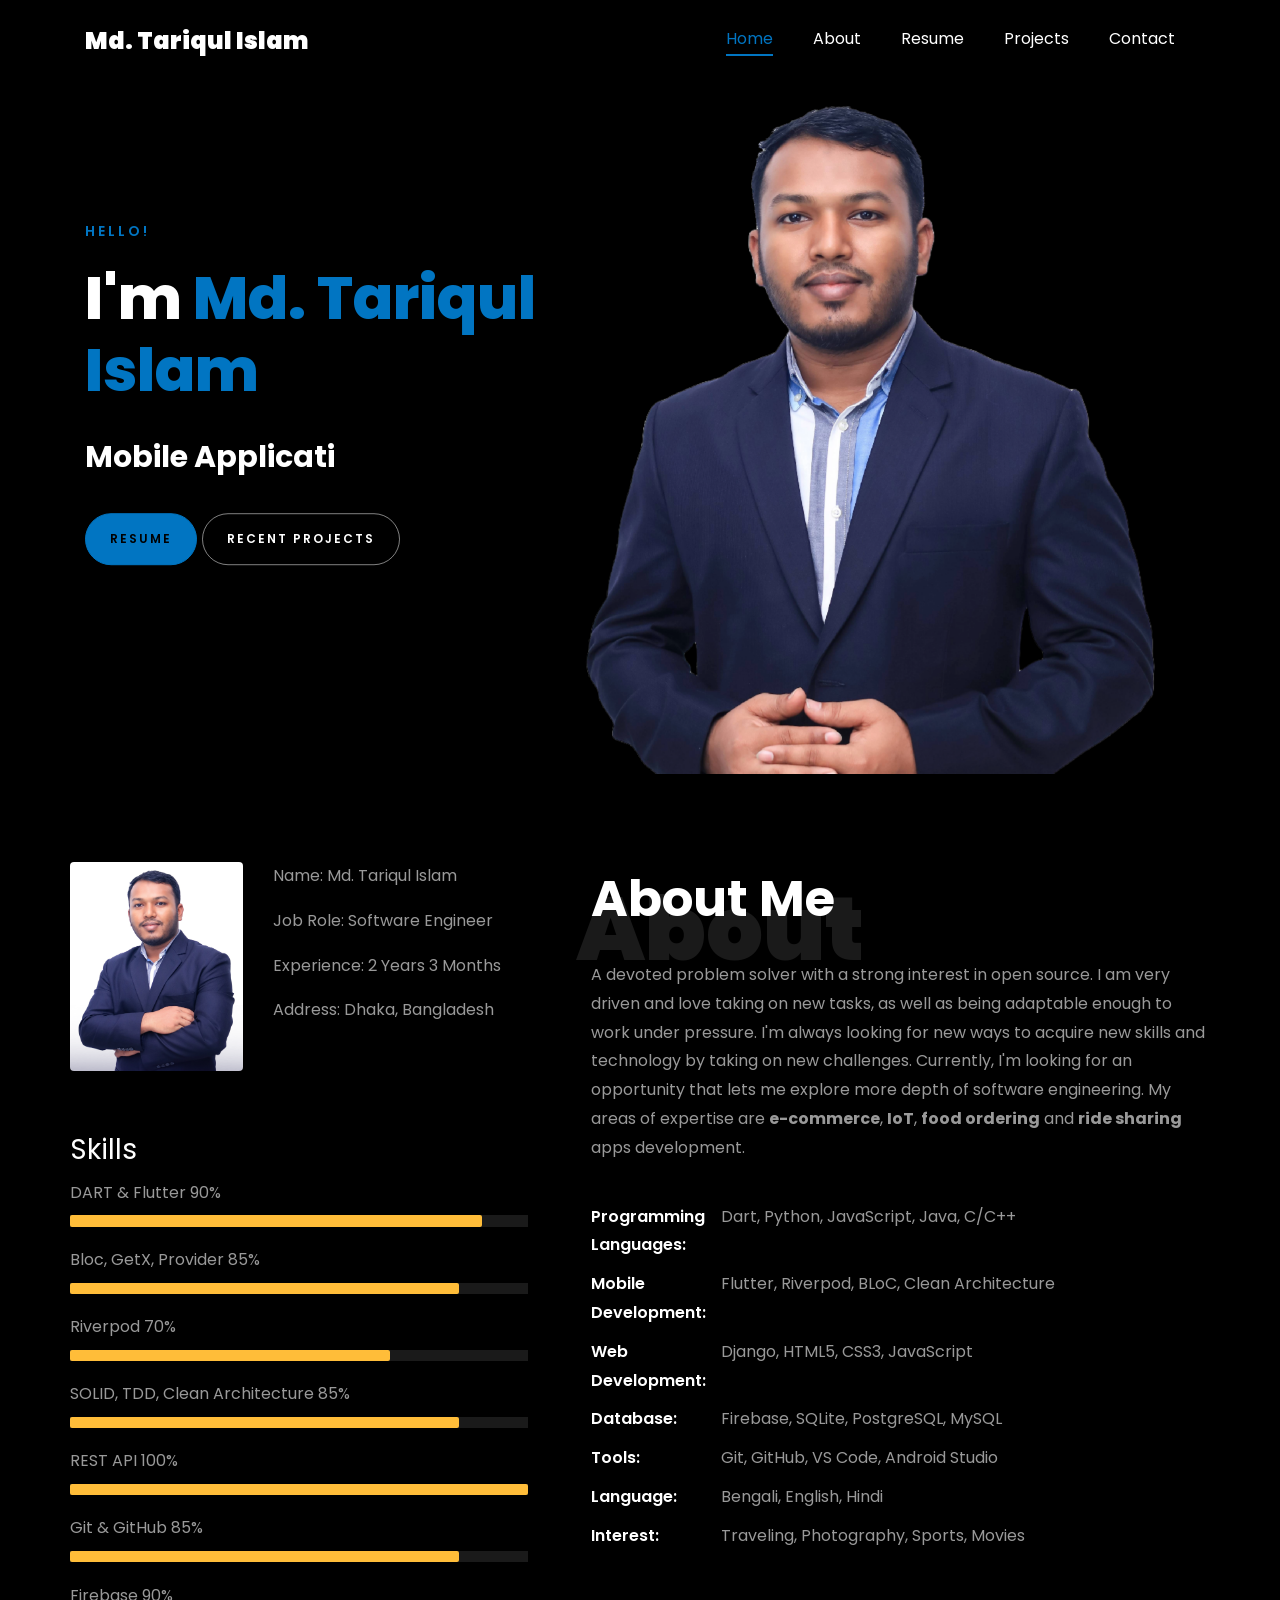
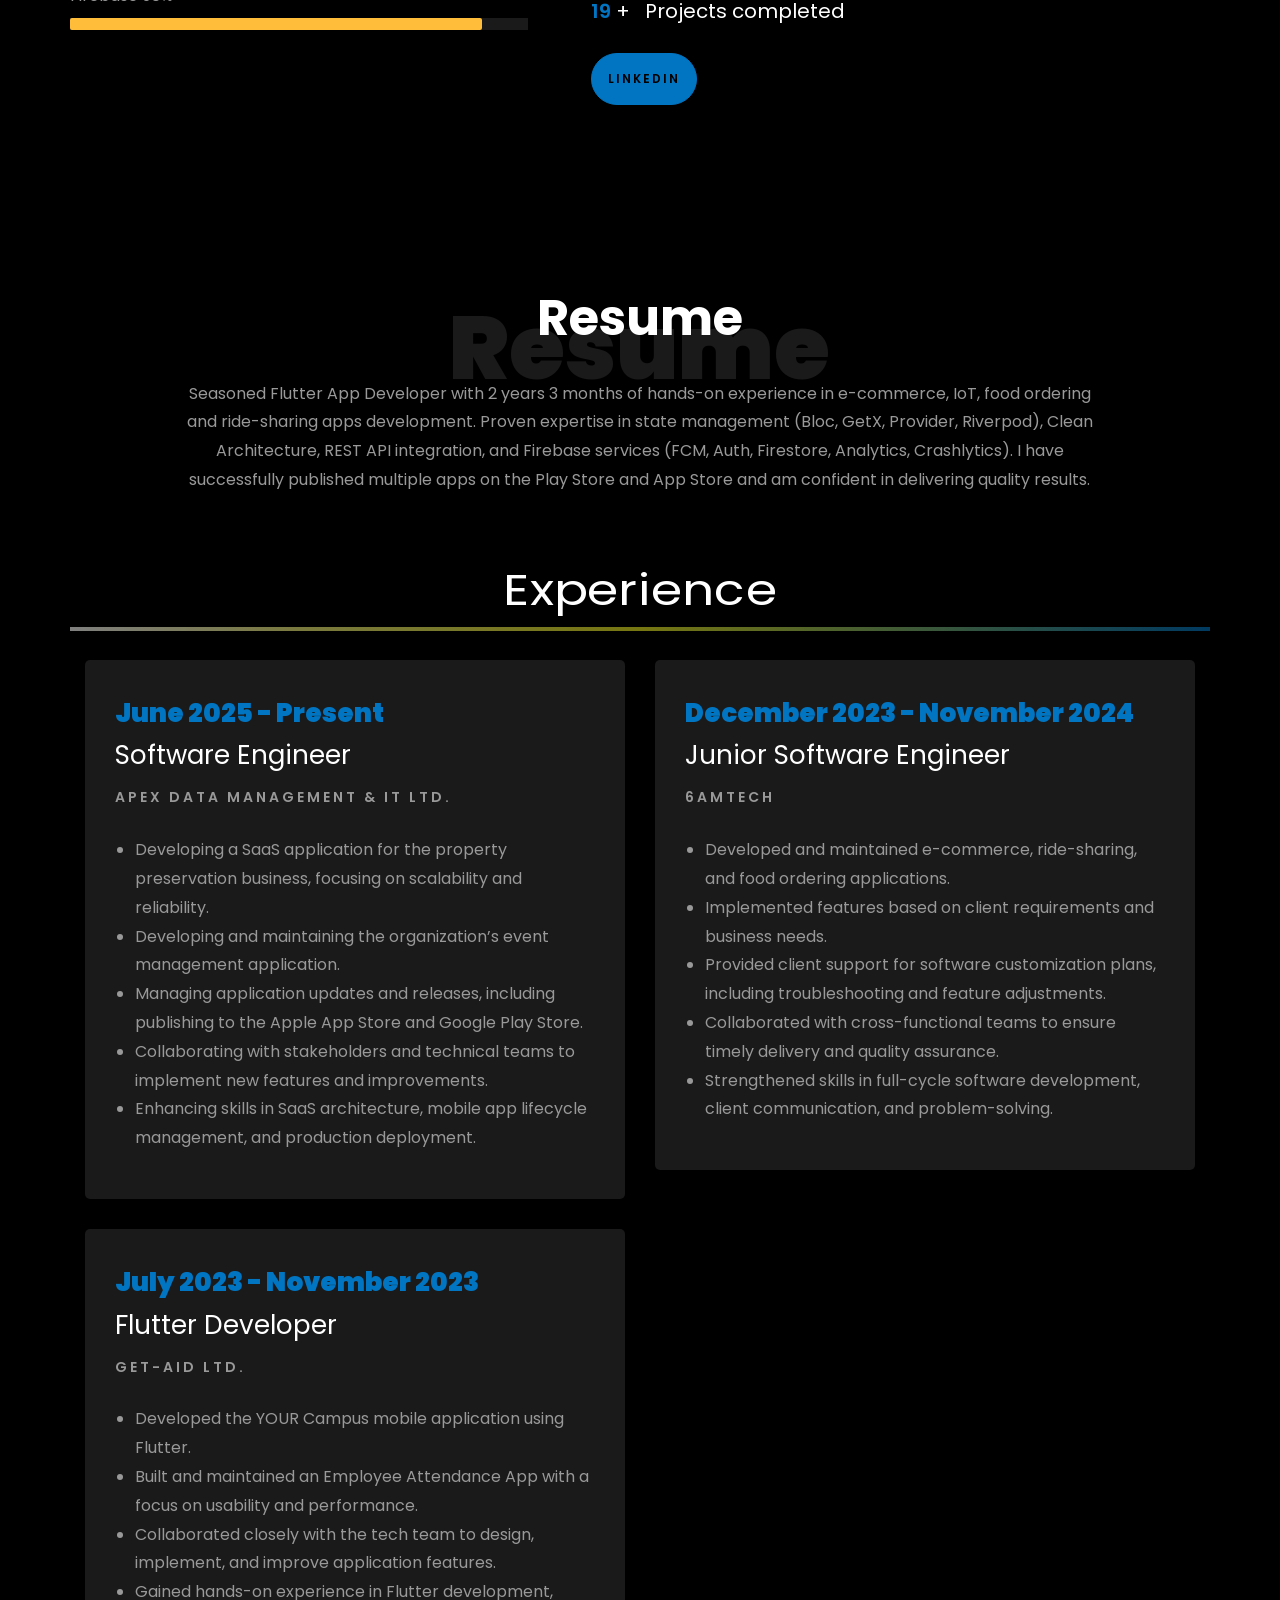
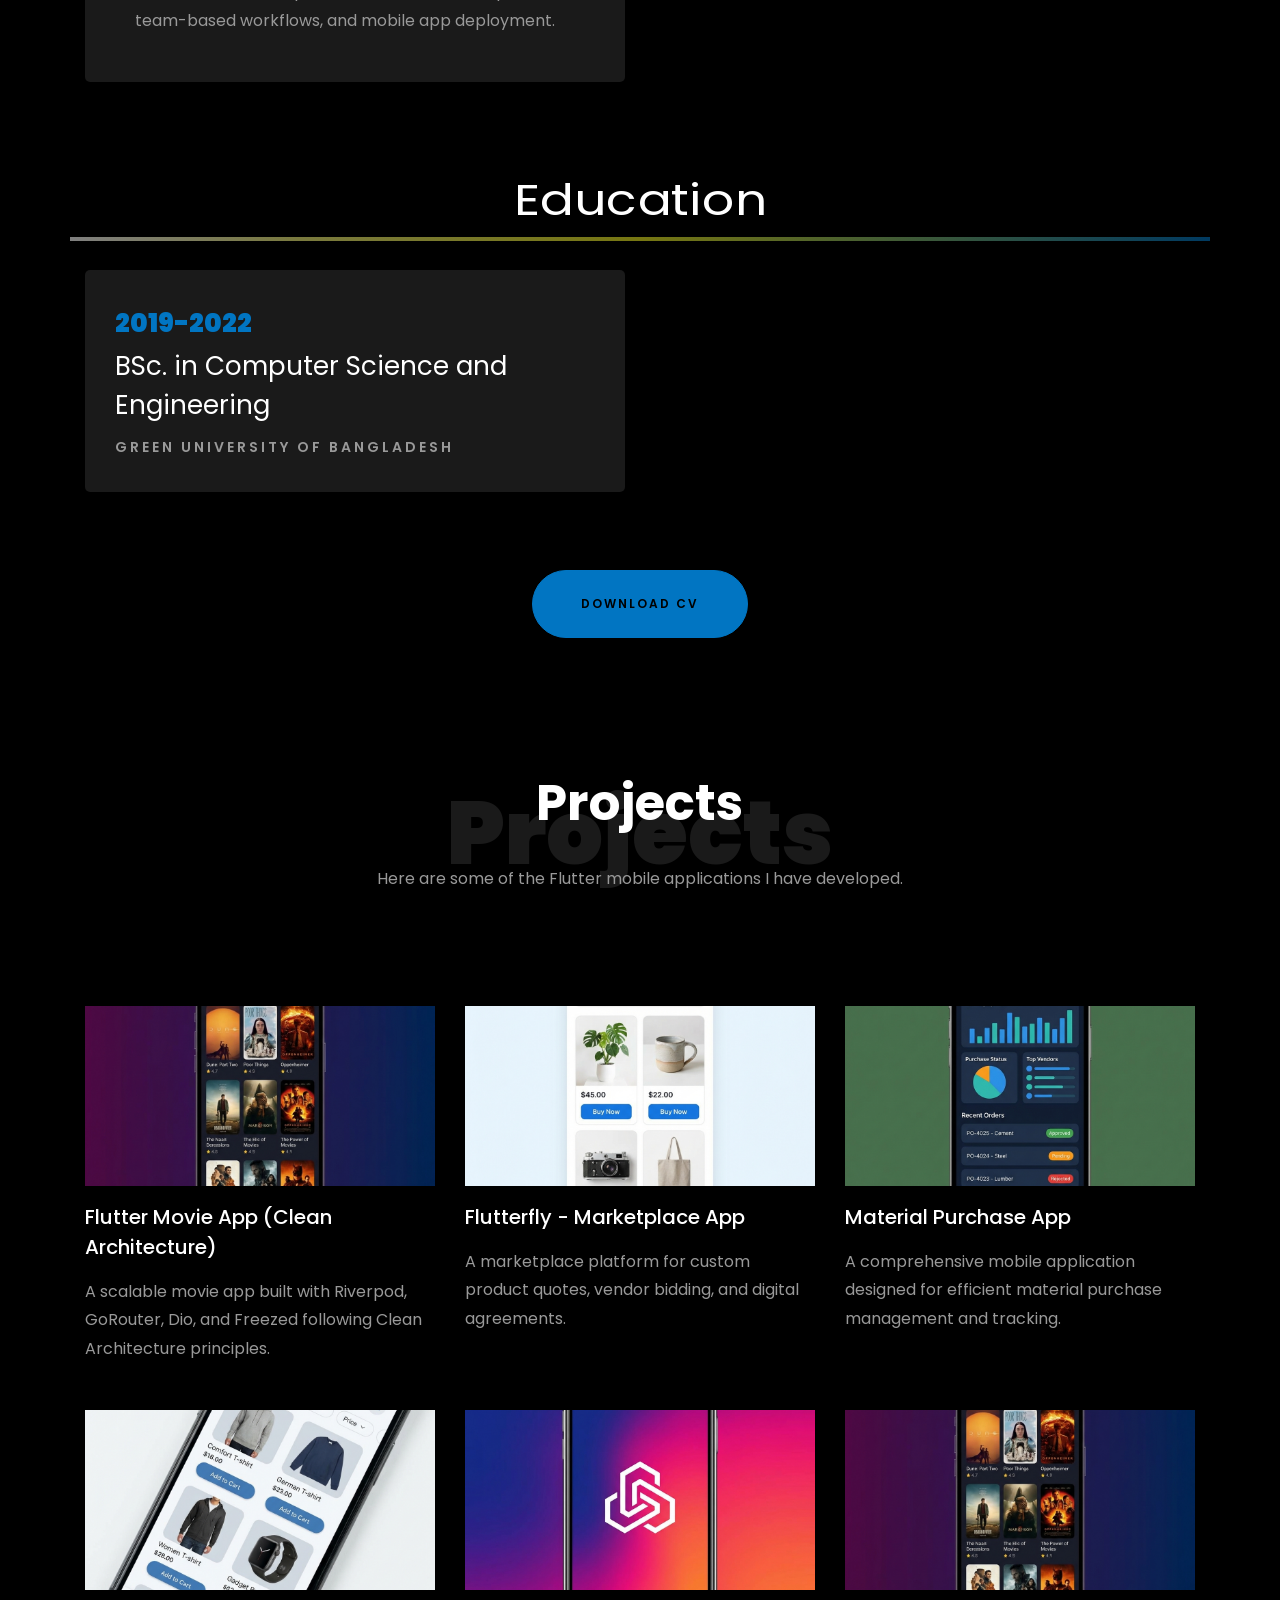
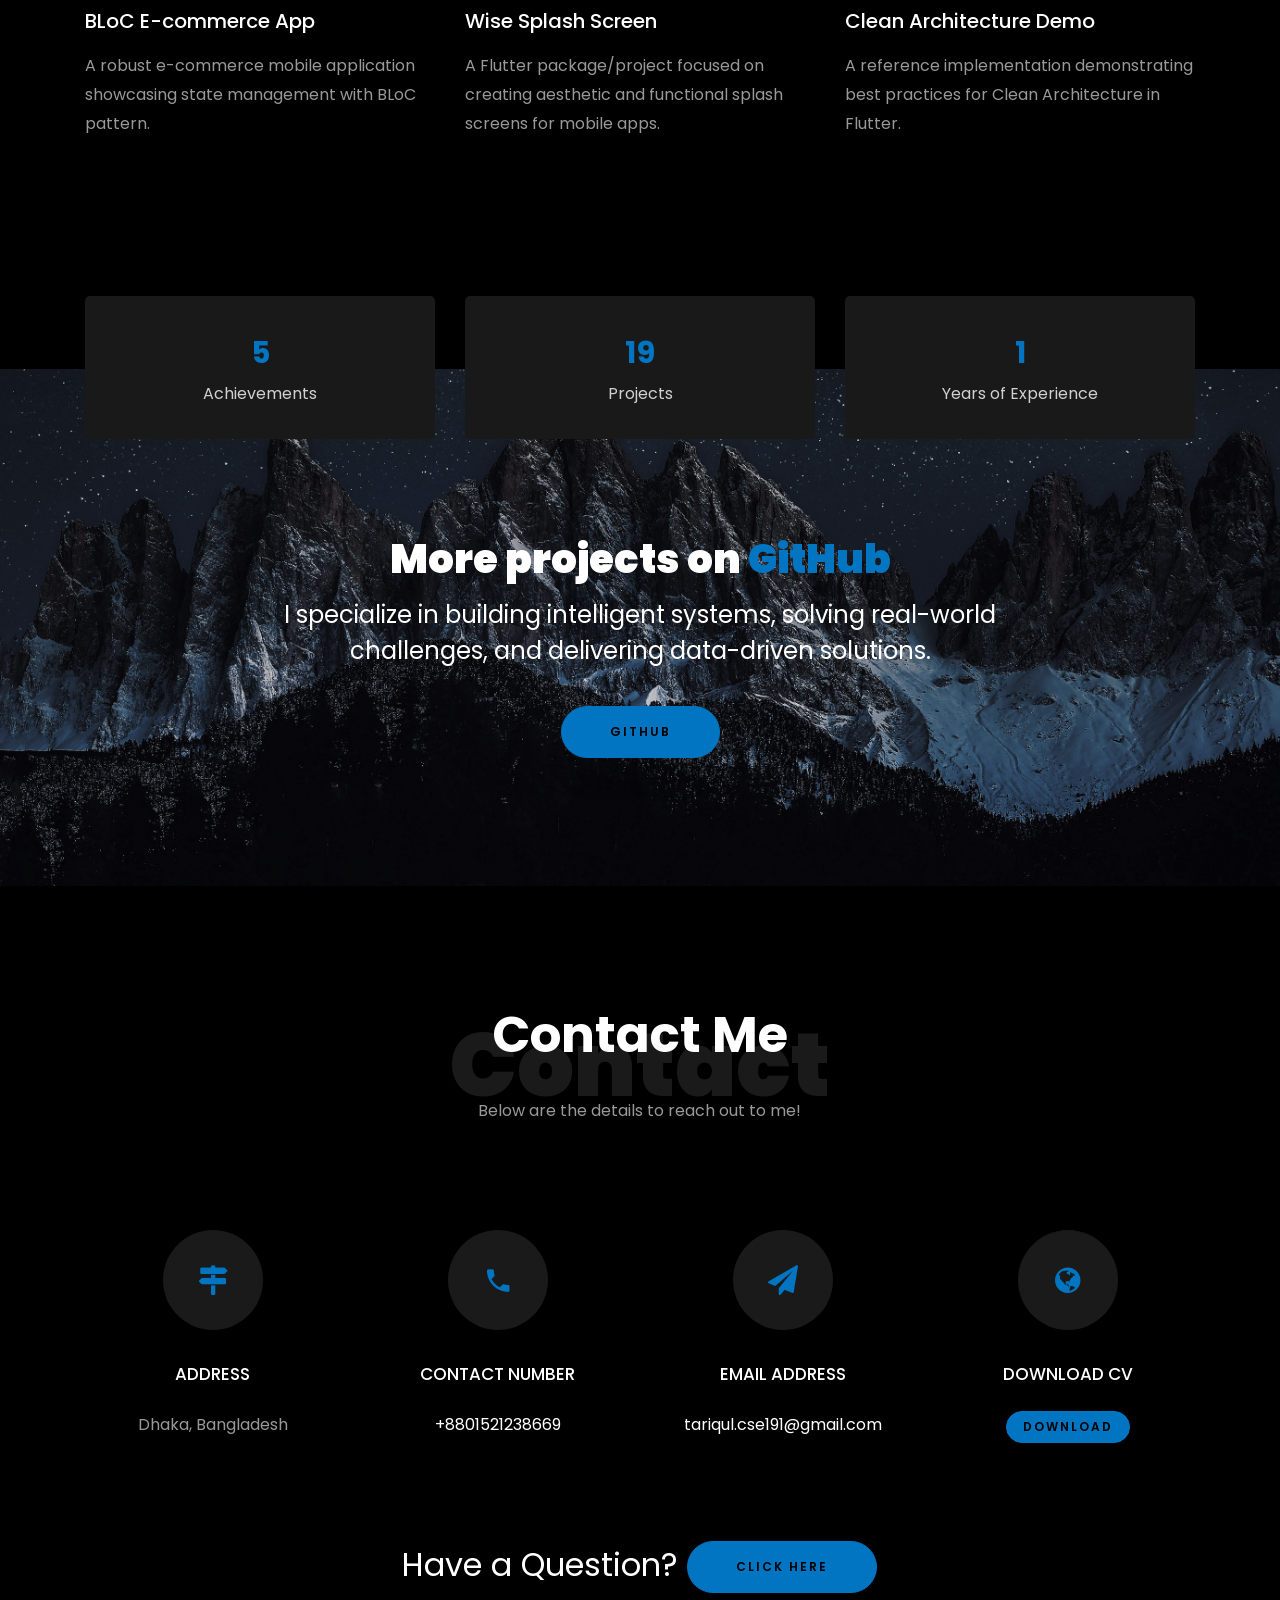
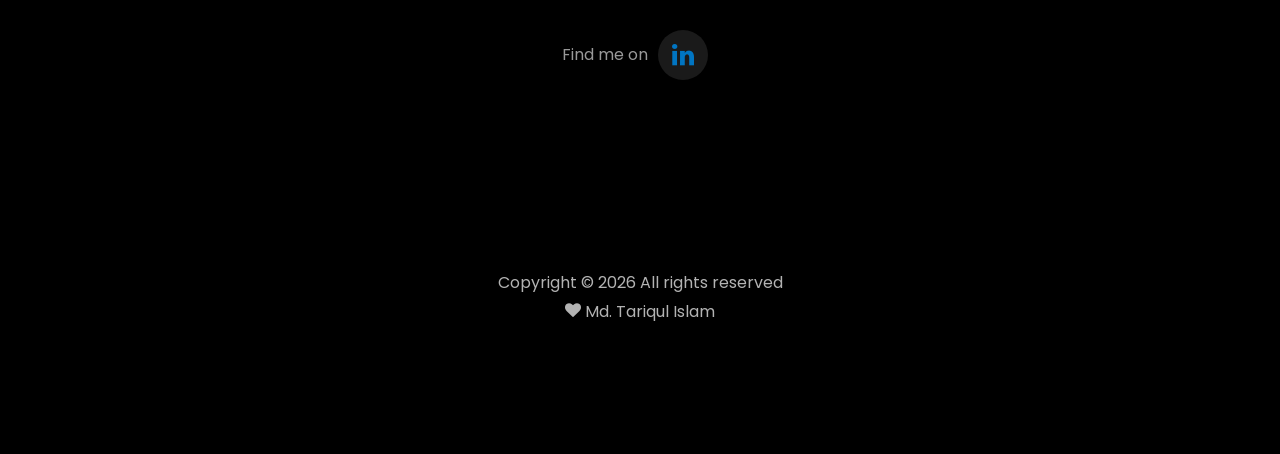
==== commit 9d0a1792: "update" ====
--- a/index.html
+++ b/index.html
@@ -196,8 +196,8 @@
 								<!-- <h2 class="d-flex" style="margin-bottom: 0">With over 5 years of experience</h2> -->
 								<!-- <br> -->
 								<p>
-									<a href="#" class="btn btn-primary py-3 px-4">Resume</a>
-									<a href="https://github.com/EHTarek?tab=repositories"
+									<a href="#resume-section" class="btn btn-primary py-3 px-4">Resume</a>
+									<a href="#project-section" target="_blank"
 										class="btn btn-white btn-outline-white py-3 px-4">Recent Projects</a>
 								</p>
 							</div>
@@ -331,7 +331,7 @@
 									<span class="number" data-number="50">0</span> <span>+</span>
 									<span>&nbsp; Projects completed</span>
 								</p>
-								<p><a href="https://www.linkedin.com/in/ehtarek"
+								<p><a href="https://www.linkedin.com/in/ehtarek" target="_blank"
 										class="btn btn-primary py-3 px-3">LinkedIn</a></p>
 							</div>
 						</div>
@@ -448,8 +448,7 @@
 
 			<div class="row justify-content-center mt-5">
 				<div class="col-md-6 text-center ftco-animate">
-					<p><a href="https://drive.google.com/file/d/1MqXGYYIyA-VpeARUwq77lTufxe1k7udh/view?usp=sharing"
-							class="btn btn-primary py-4 px-5">Download CV</a></p>
+					<p><a href="/files/CV_Md_Tariqul_Islam.pdf" target="_blank" class="btn btn-primary py-4 px-5">Download CV</a></p>
 				</div>
 			</div>
 		</div>
@@ -471,7 +470,7 @@
 				<!-- Project 1 -->
 				<div class="col-md-4 d-flex ftco-animate">
 					<div class="blog-entry justify-content-end">
-						<a href="https://github.com/EHTarek/flutter-movie-clean-architecture"
+						<a href="https://github.com/EHTarek/flutter-movie-clean-architecture" target="_blank"
 							class="block-20 zoom-effect" style="background-image: url('images/proj_flutter_1.png');">
 						</a>
 						<div class="text mt-3 float-right d-block">
@@ -487,11 +486,11 @@
 				<!-- Project 2 -->
 				<div class="col-md-4 d-flex ftco-animate">
 					<div class="blog-entry justify-content-end">
-						<a href="https://github.com/EHTarek/flutterfly" class="block-20 zoom-effect"
+						<a href="https://github.com/EHTarek/flutterfly" class="block-20 zoom-effect" target="_blank"
 							style="background-image: url('images/proj_flutter_2.png');">
 						</a>
 						<div class="text mt-3 float-right d-block">
-							<h3 class="heading"><a href="https://github.com/EHTarek/flutterfly">Flutterfly - Marketplace
+							<h3 class="heading"><a href="https://github.com/EHTarek/flutterfly" target="_blank">Flutterfly - Marketplace
 									App</a></h3>
 							<p>A marketplace platform for custom product quotes, vendor bidding, and digital agreements.
 							</p>
@@ -502,11 +501,11 @@
 				<!-- Project 3 -->
 				<div class="col-md-4 d-flex ftco-animate">
 					<div class="blog-entry justify-content-end">
-						<a href="https://github.com/EHTarek/material_purchase_app" class="block-20 zoom-effect"
+						<a href="https://github.com/EHTarek/material_purchase_app" target="_blank" class="block-20 zoom-effect"
 							style="background-image: url('images/proj_flutter_3.png');">
 						</a>
 						<div class="text mt-3 float-right d-block">
-							<h3 class="heading"><a href="https://github.com/EHTarek/material_purchase_app">Material
+							<h3 class="heading"><a href="https://github.com/EHTarek/material_purchase_app" target="_blank">Material
 									Purchase App</a></h3>
 							<p>A comprehensive mobile application designed for efficient material purchase management
 								and tracking.</p>
@@ -523,7 +522,7 @@
 							style="background-image: url('images/proj_flutter_4.png');">
 						</a>
 						<div class="text mt-3 float-right d-block">
-							<h3 class="heading"><a href="https://github.com/EHTarek/bloc_ecommerce">BLoC E-commerce
+							<h3 class="heading"><a href="https://github.com/EHTarek/bloc_ecommerce" target="_blank">BLoC E-commerce
 									App</a></h3>
 							<p>A robust e-commerce mobile application showcasing state management with BLoC pattern.</p>
 						</div>
@@ -533,11 +532,11 @@
 				<!-- Project 5 -->
 				<div class="col-md-4 d-flex ftco-animate">
 					<div class="blog-entry justify-content-end">
-						<a href="https://github.com/EHTarek/wise_splash_screen" class="block-20 zoom-effect"
+						<a href="https://github.com/EHTarek/wise_splash_screen" class="block-20 zoom-effect" target="_blank"
 							style="background-image: url('images/proj_flutter_5.png');">
 						</a>
 						<div class="text mt-3 float-right d-block">
-							<h3 class="heading"><a href="https://github.com/EHTarek/wise_splash_screen">Wise Splash
+							<h3 class="heading"><a href="https://github.com/EHTarek/wise_splash_screen" target="_blank">Wise Splash
 									Screen</a></h3>
 							<p>A Flutter package/project focused on creating aesthetic and functional splash screens for
 								mobile apps.</p>
@@ -548,12 +547,12 @@
 				<!-- Project 6 -->
 				<div class="col-md-4 d-flex ftco-animate">
 					<div class="blog-entry justify-content-end">
-						<a href="https://github.com/EHTarek/clean_-architecture_with_flutter"
+						<a href="https://github.com/EHTarek/clean_-architecture_with_flutter" target="_blank"
 							class="block-20 zoom-effect" style="background-image: url('images/proj_flutter_6.png');">
 						</a>
 						<div class="text mt-3 float-right d-block">
 							<h3 class="heading"><a
-									href="https://github.com/EHTarek/clean_-architecture_with_flutter">Clean
+									href="https://github.com/EHTarek/clean_-architecture_with_flutter" target="_blank">Clean
 									Architecture Demo</a></h3>
 							<p>A reference implementation demonstrating best practices for Clean Architecture in
 								Flutter.</p>
@@ -605,7 +604,7 @@
 						<h4>I specialize in building intelligent systems, solving real-world challenges, and delivering
 							data-driven solutions.</h4>
 						<br>
-						<p><a href="https://github.com/EHTarek?tab=repositories"
+						<p><a href="https://github.com/EHTarek?tab=repositories" target="_blank"
 								class="btn btn-primary py-3 px-5">GitHub</a></p>
 					</div>
 				</div>
@@ -658,8 +657,8 @@
 						<div class="icon d-flex align-items-center justify-content-center">
 							<span class="icon-globe"></span>
 						</div>
-						<h3 class="mb-4">Download Resume</h3>
-						<p><a href="#" class="btn btn-primary px-3">Download</a></p>
+						<h3 class="mb-4">Download CV</h3>
+						<p><a href="/files/CV_Md_Tariqul_Islam.pdf" target="_blank" class="btn btn-primary px-3">Download</a></p>
 					</div>
 				</div>
 
@@ -676,7 +675,7 @@
 					<ul class="ftco-footer-social list-unstyled d-flex justify-content-center align-items-center mb-0">
 						<li class="ftco-animate normal-txt">Find me on </li>
 						<!-- <li class="ftco-animate"><a href="#"><span class="icon-youtube"></span></a></li> -->
-						<li class="ftco-animate"><a href="https://www.linkedin.com/in/ehtarek"><span
+						<li class="ftco-animate"><a href="https://www.linkedin.com/in/ehtarek" target="_blank"><span
 									class="icon-linkedin"></span></a></li>
 						<!-- <li class="ftco-animate"><a href="https://twitter.com/"><span class="icon-twitter"></span></a></li>
 					  <li class="ftco-animate"><a href="https://twitter.com/"><span class="icon-facebook"></span></a></li> -->
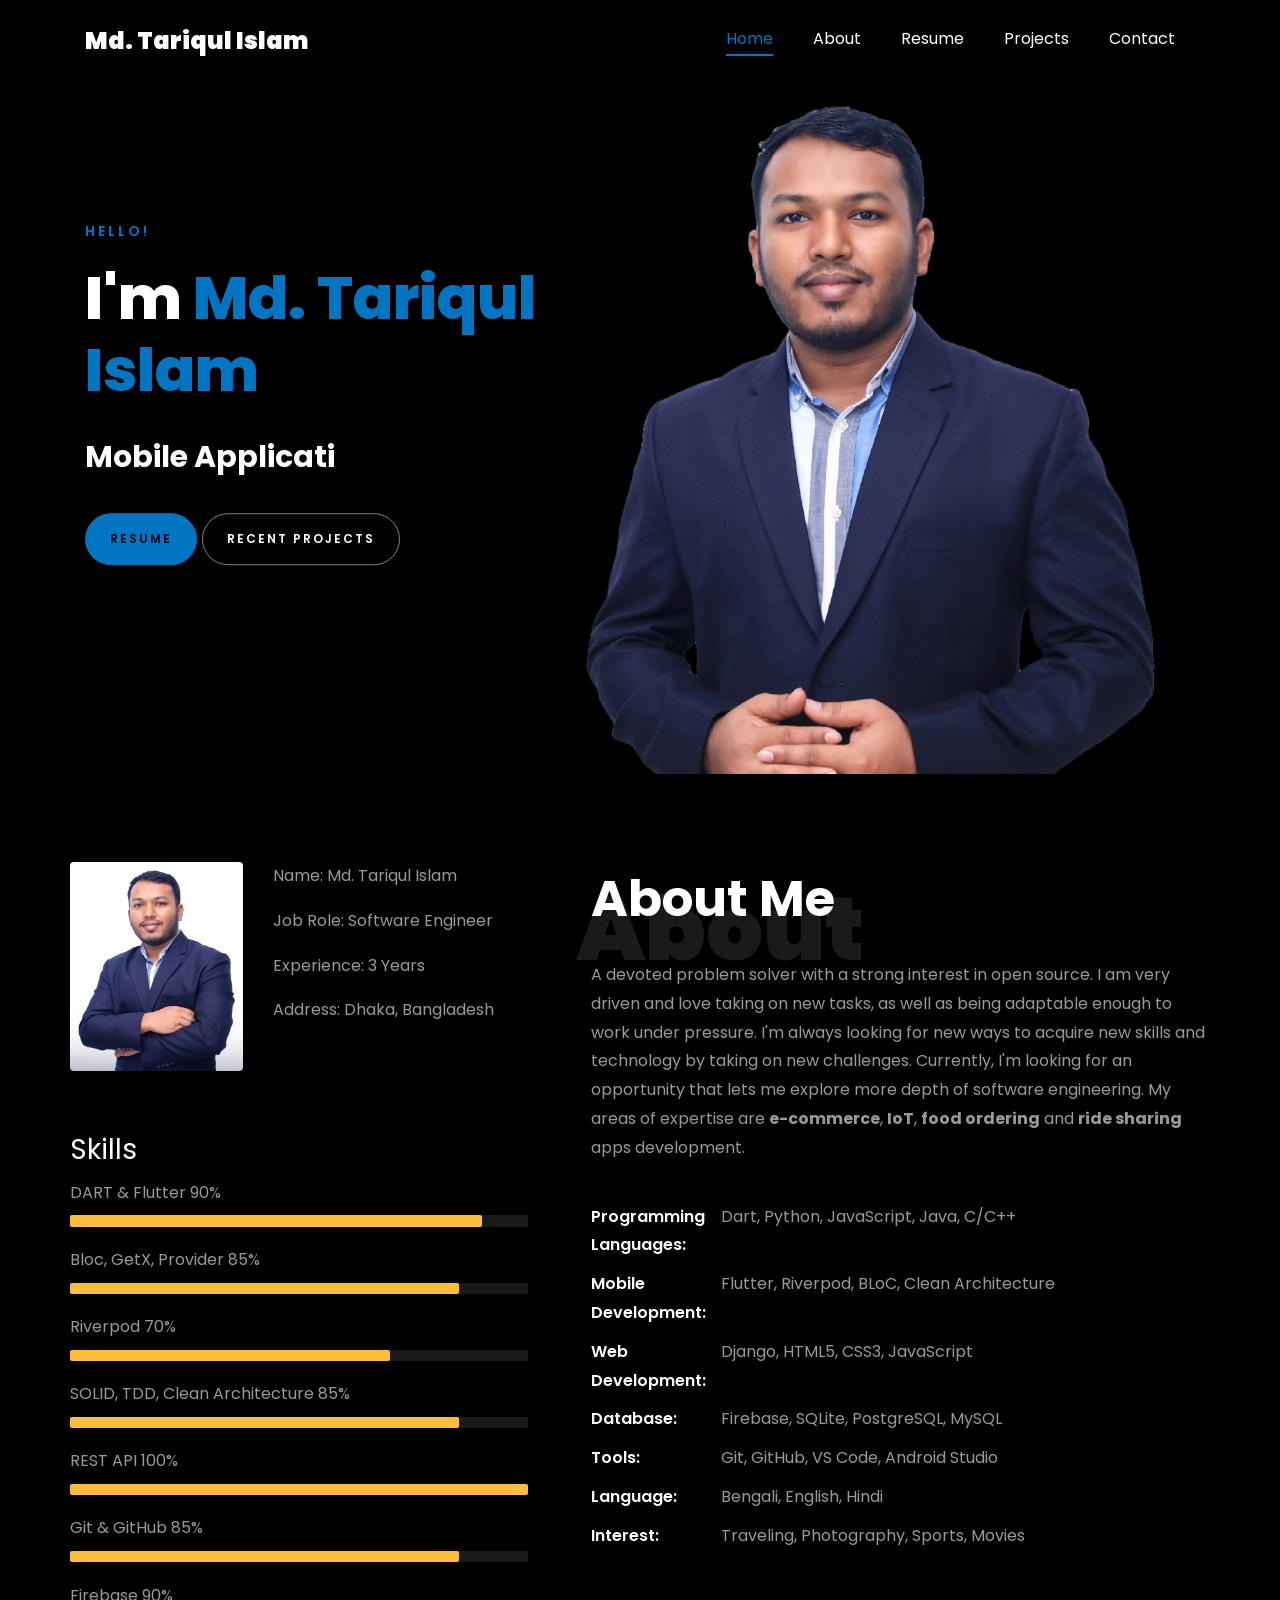
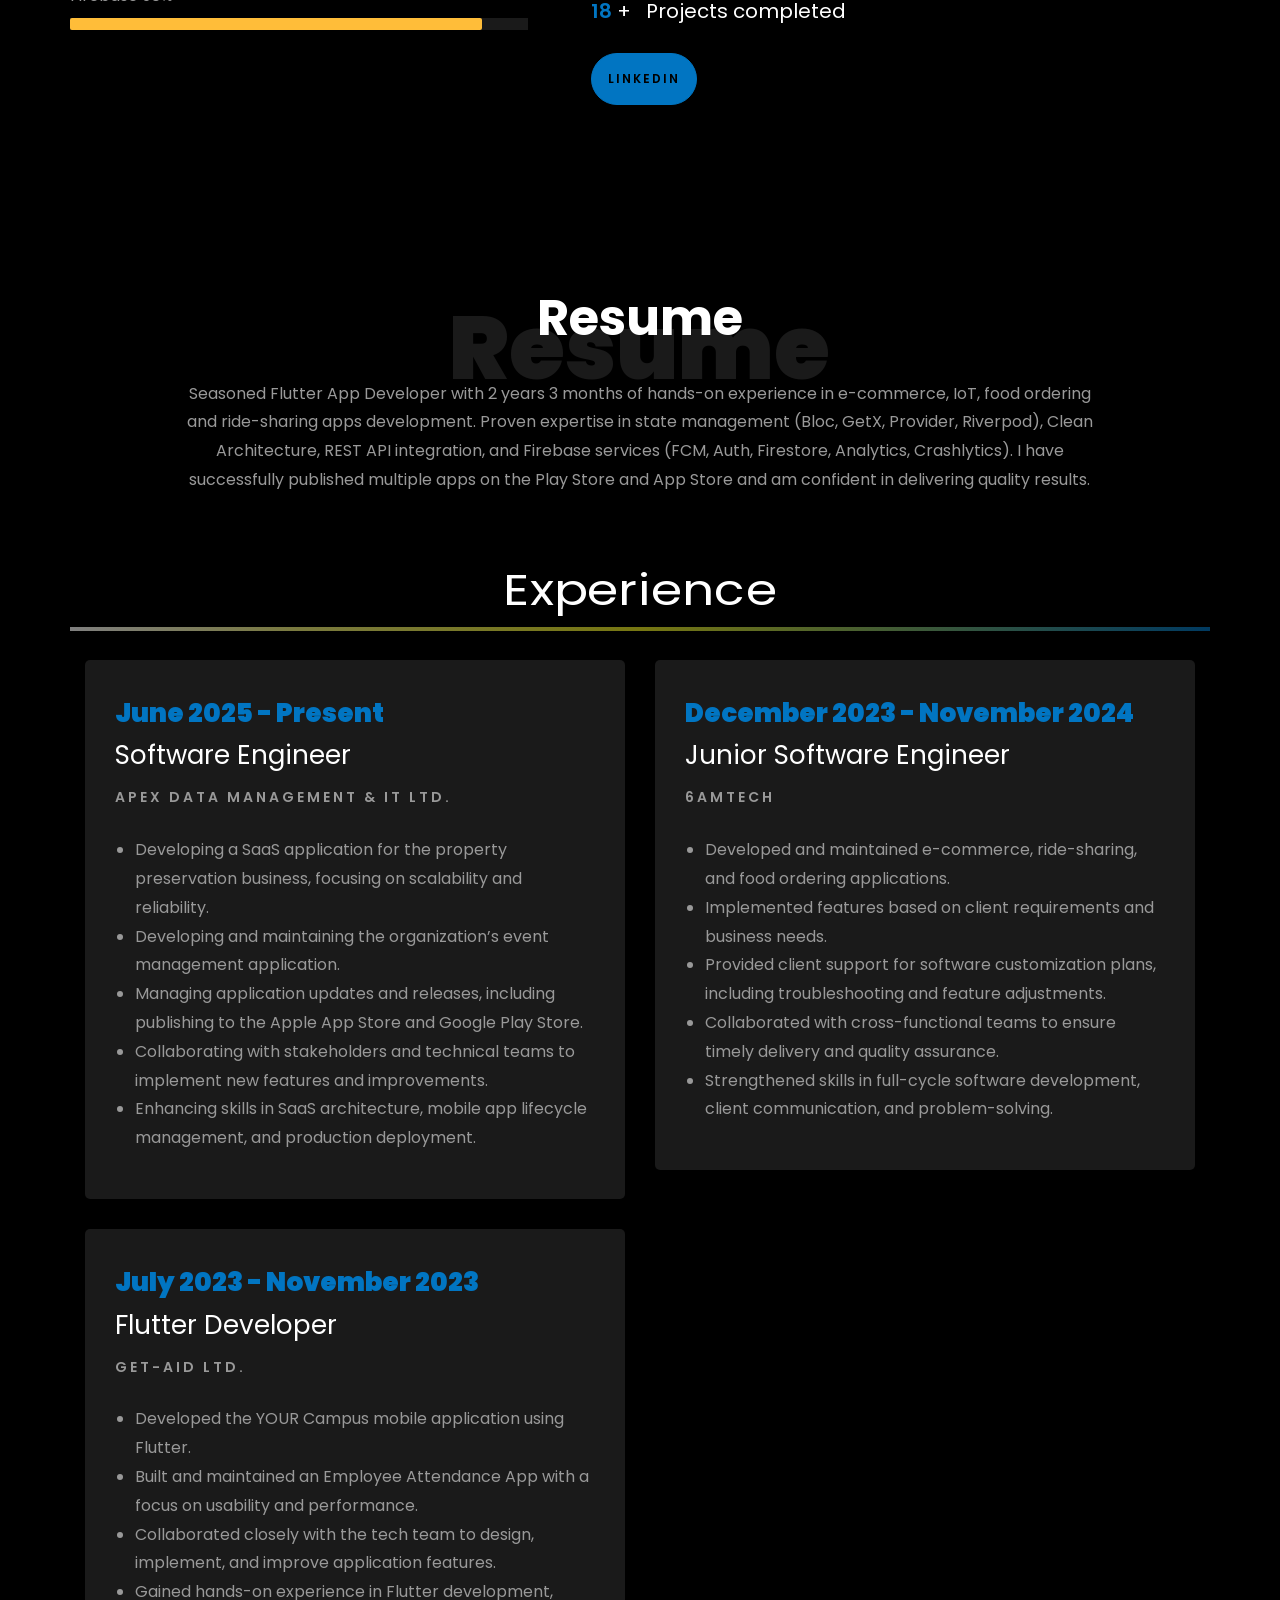
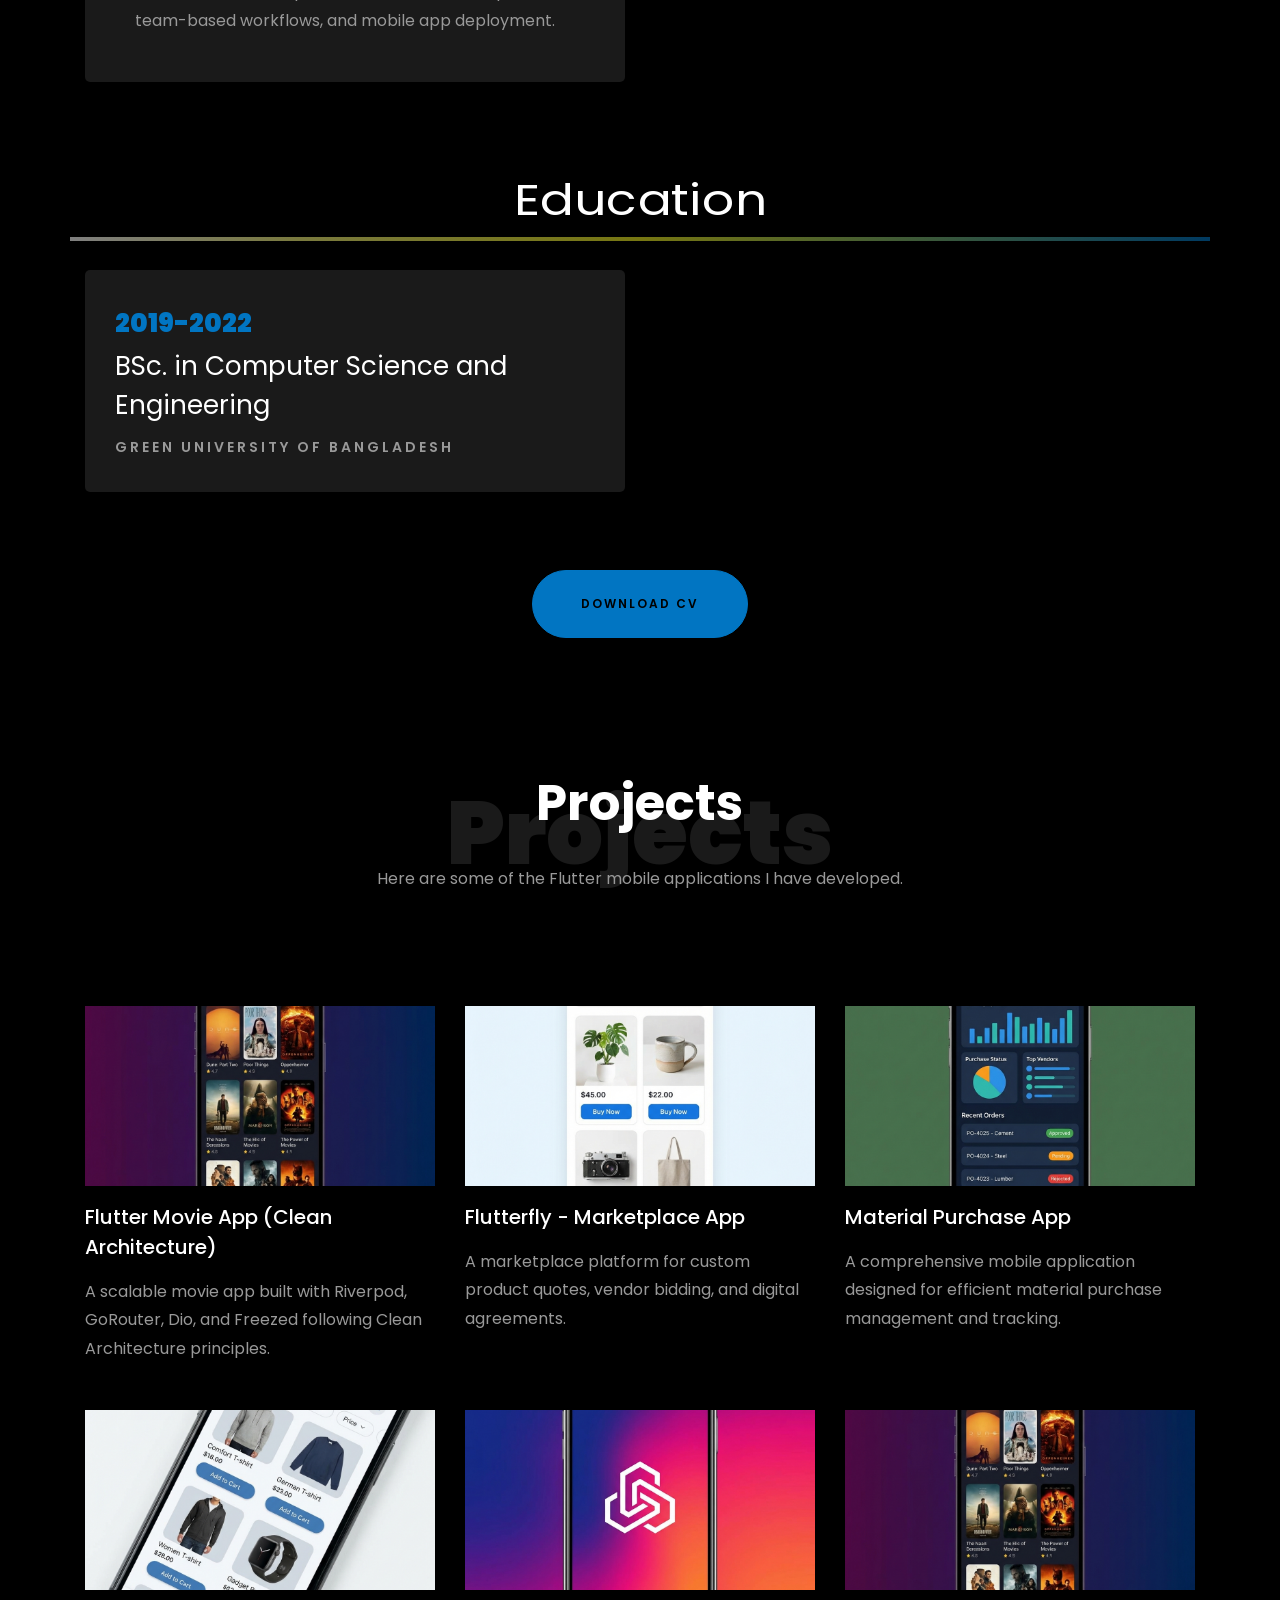
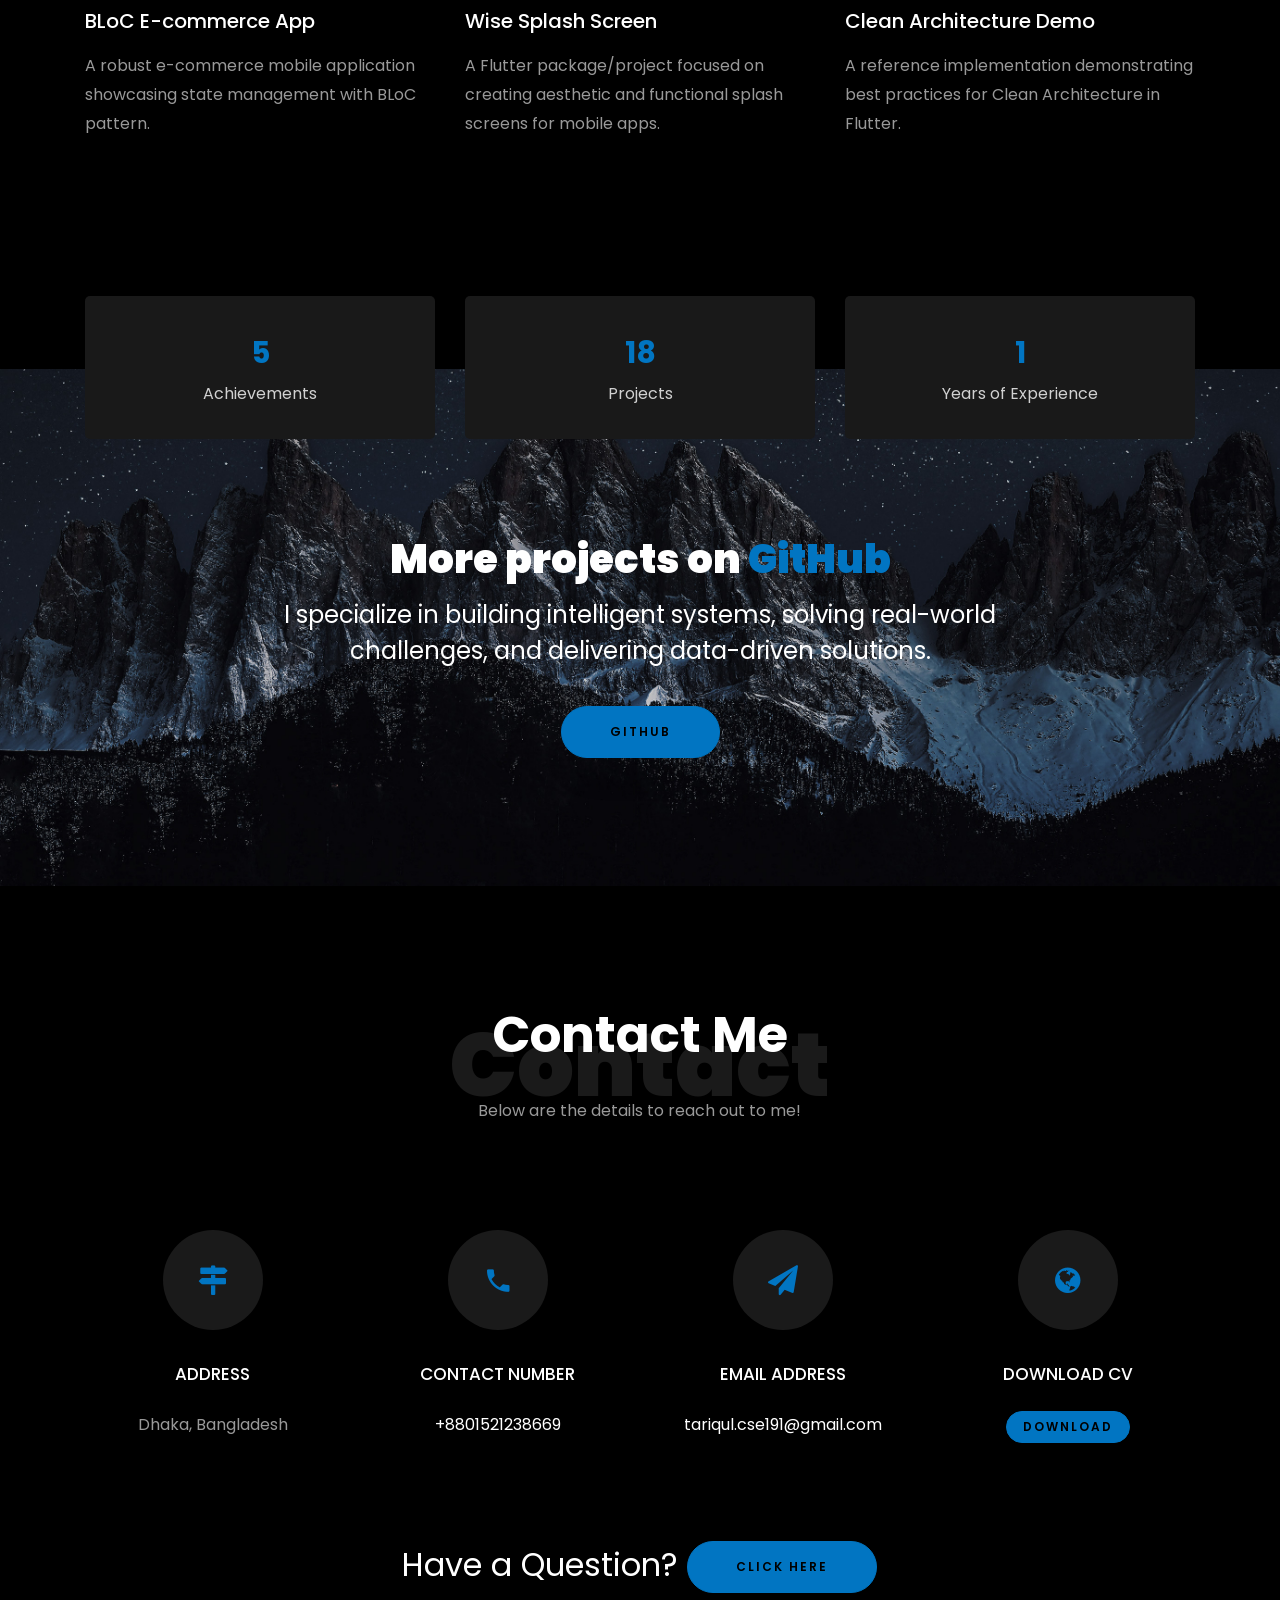
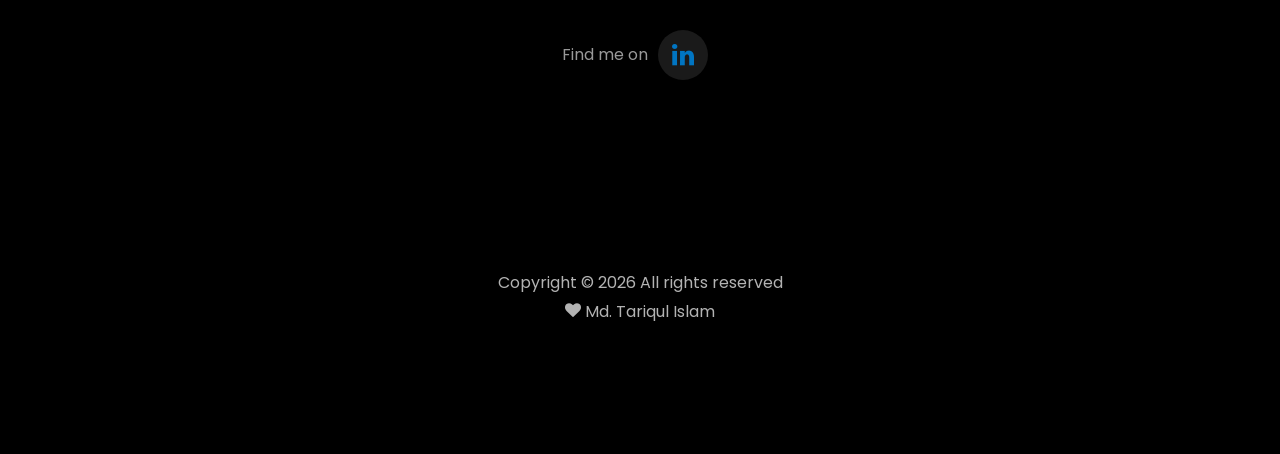
==== commit b48b45cb: "update" ====
--- a/index.html
+++ b/index.html
@@ -197,8 +197,7 @@
 								<!-- <br> -->
 								<p>
 									<a href="#resume-section" class="btn btn-primary py-3 px-4">Resume</a>
-									<a href="#project-section" target="_blank"
-										class="btn btn-white btn-outline-white py-3 px-4">Recent Projects</a>
+									<a href="#project-section" class="btn btn-white btn-outline-white py-3 px-4">Recent Projects</a>
 								</p>
 							</div>
 						</div>
@@ -230,7 +229,7 @@
 											<p><span class="title-s">Name: </span> <span>Md. Tariqul Islam</span></p>
 											<p><span class="title-s">Job Role: </span> <span>Software Engineer</span>
 											</p>
-											<p><span class="title-s">Experience: </span> <span>2 Years 3 Months</span>
+											<p><span class="title-s">Experience: </span> <span>3 Years</span>
 											</p>
 											<p><span class="title-s">Address: </span> <span>Dhaka, Bangladesh</span></p>
 										</div>
@@ -697,8 +696,7 @@
 					<p><!-- Link back to Colorlib can't be removed. Template is licensed under CC BY 3.0. -->
 						Copyright &copy;
 						<script>document.write(new Date().getFullYear());</script> All rights reserved <br>
-						<i class="icon-heart color-danger" aria-hidden="true"></i> <a href="#" target="_blank">Md.
-							Tariqul Islam</a>
+						<i class="icon-heart color-danger" aria-hidden="true"></i> <a href="#">Md. Tariqul Islam</a>
 					</p>
 				</div>
 			</div>
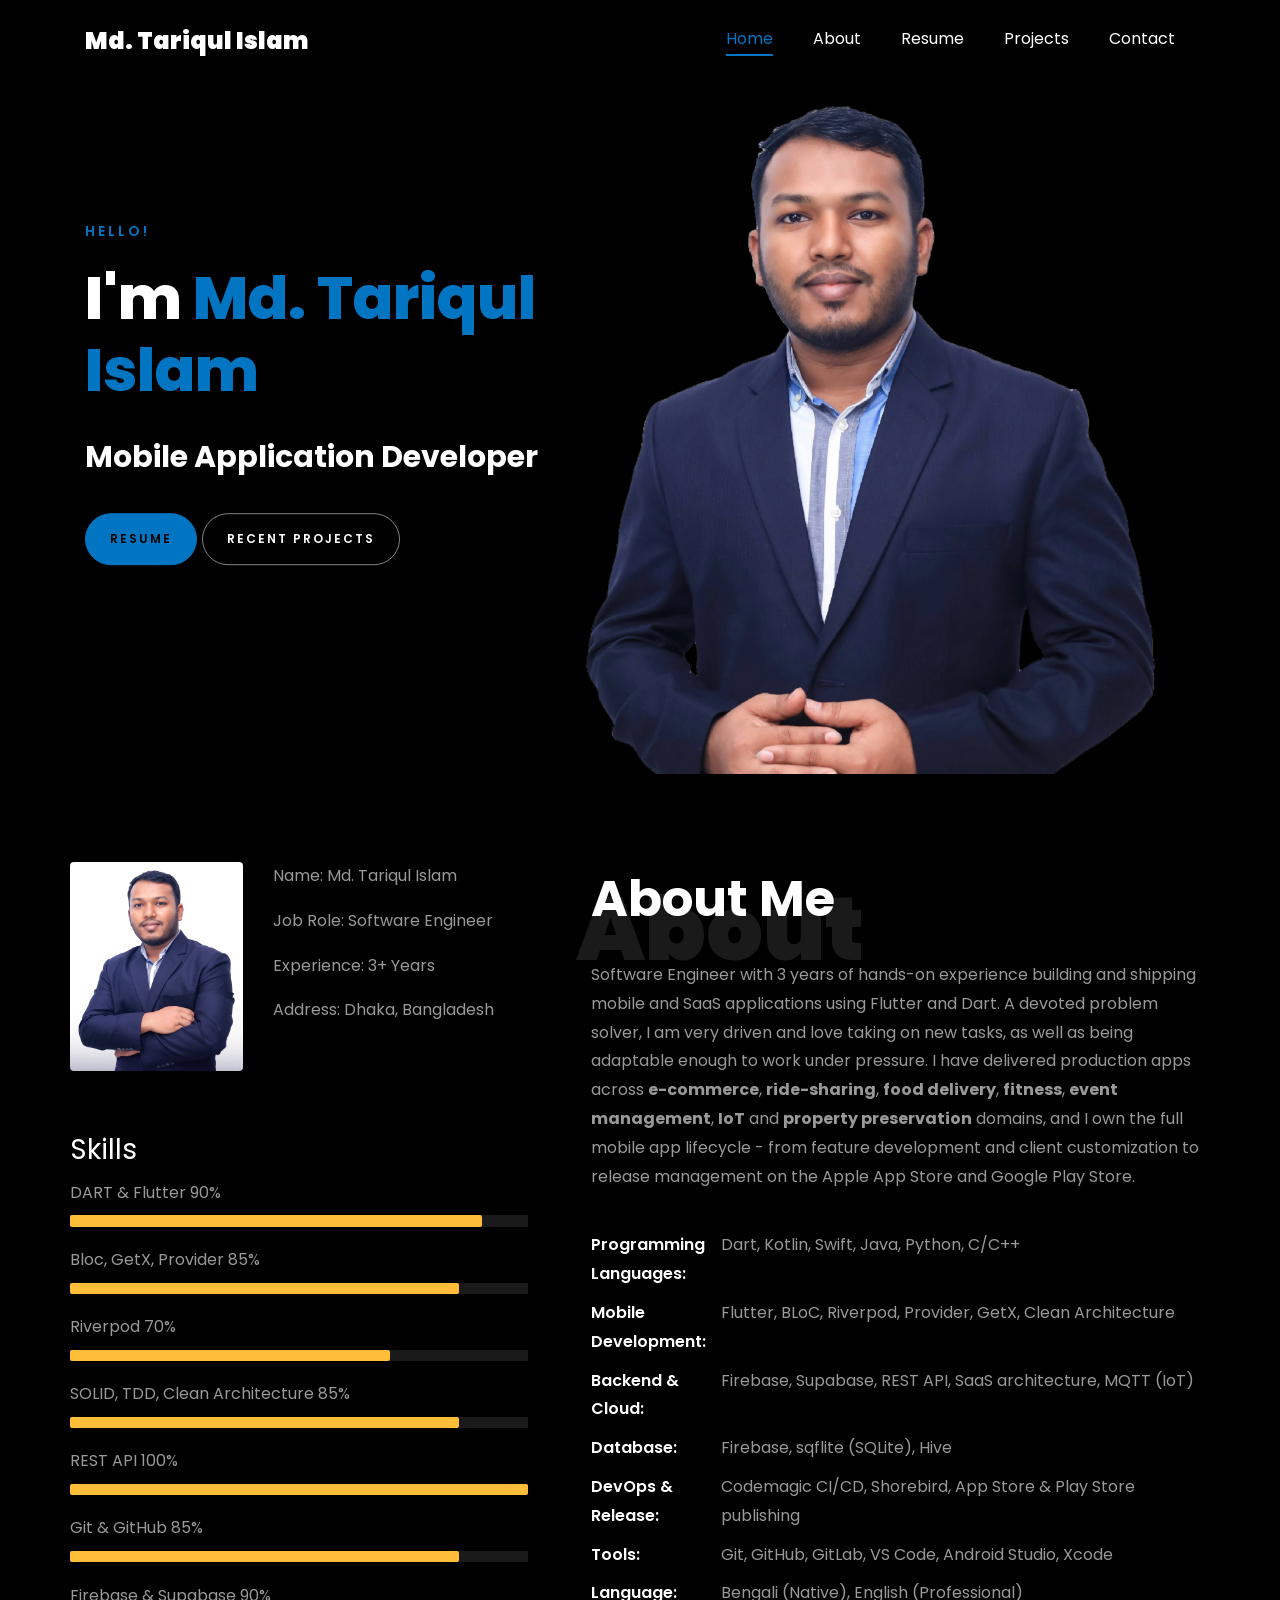
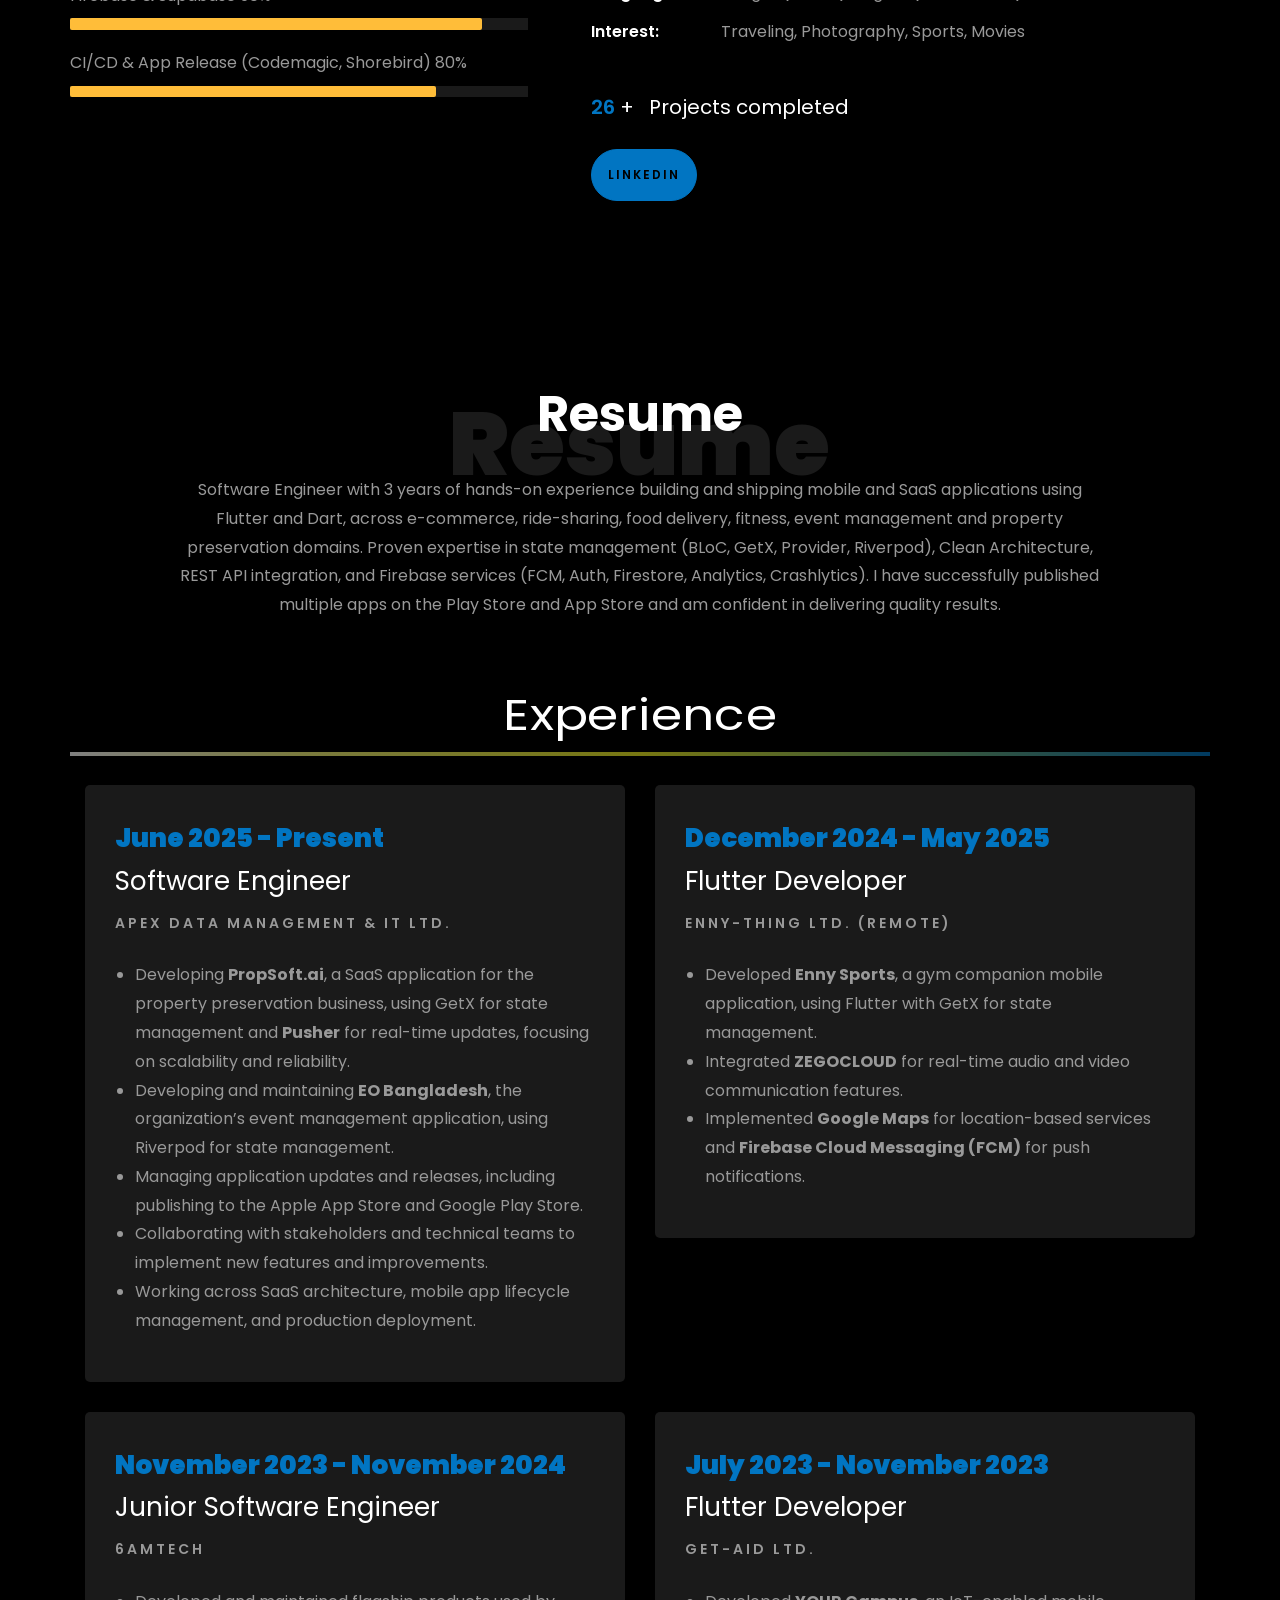
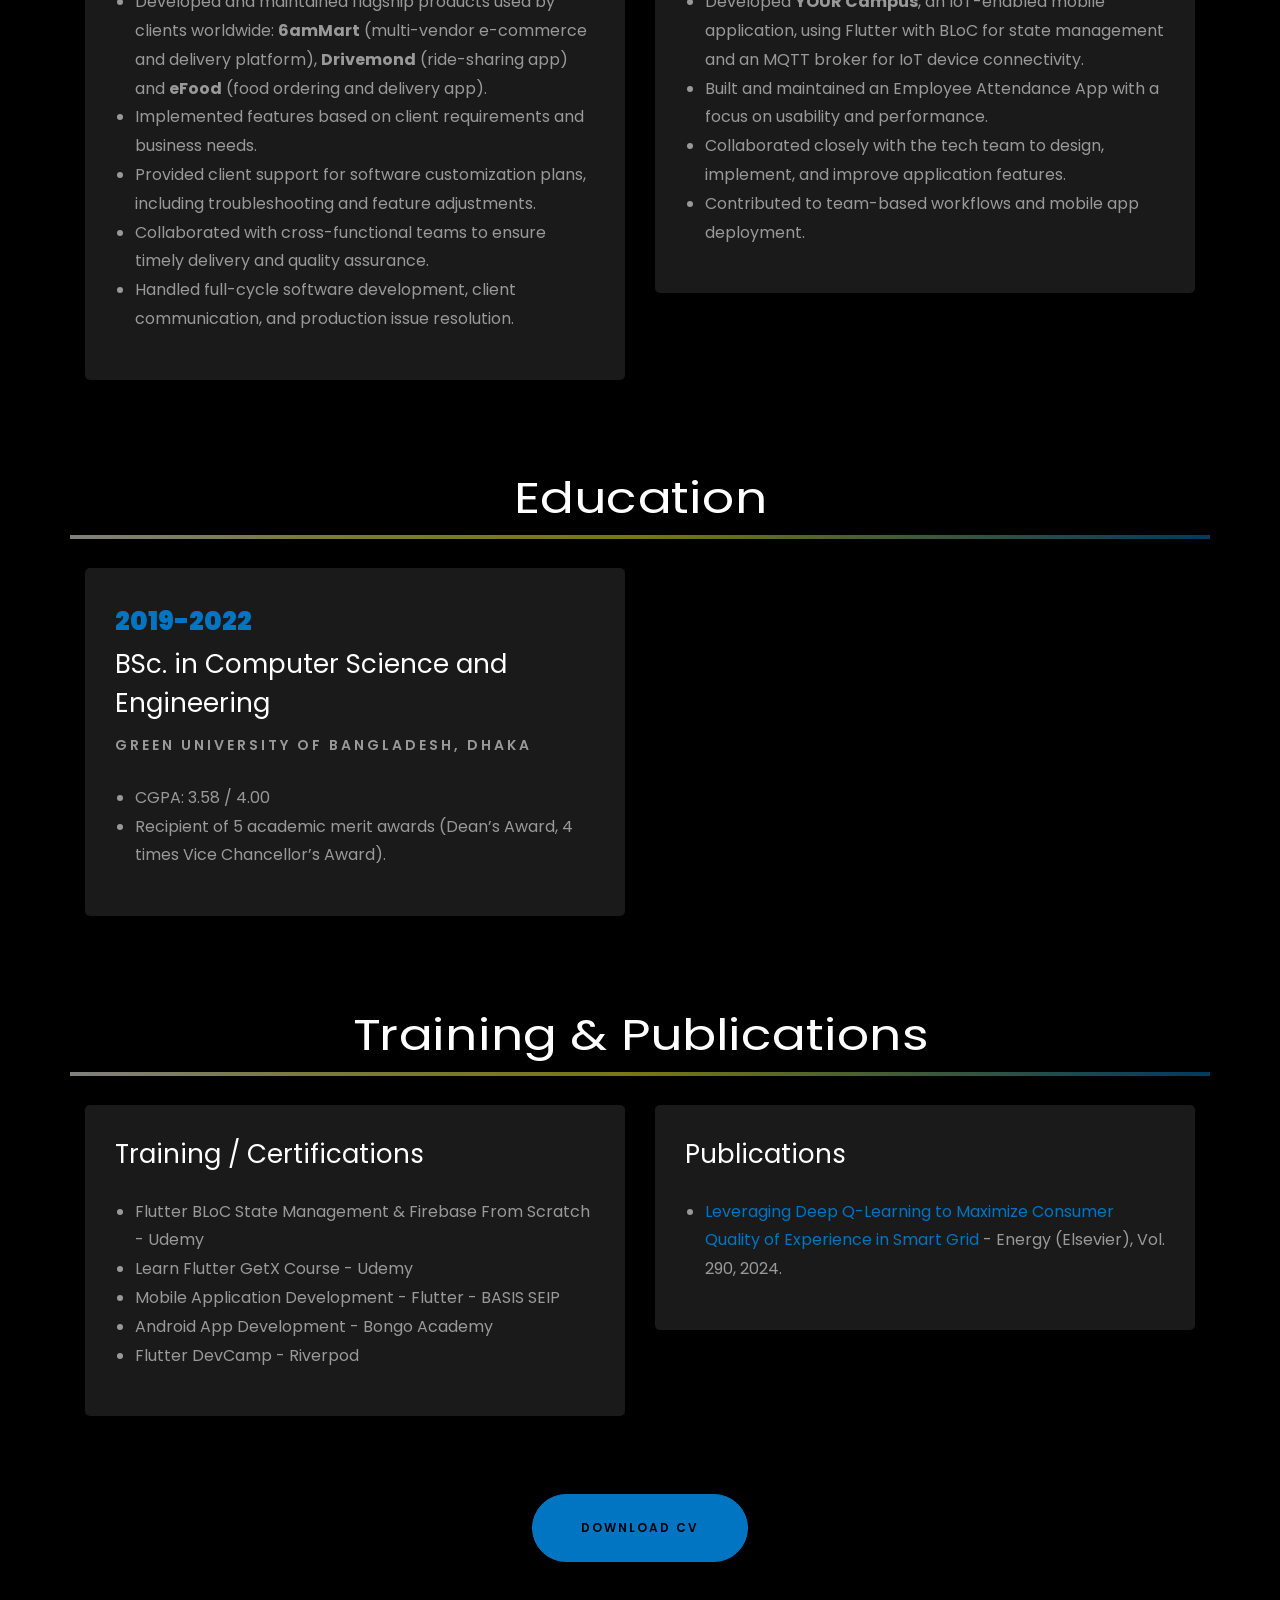
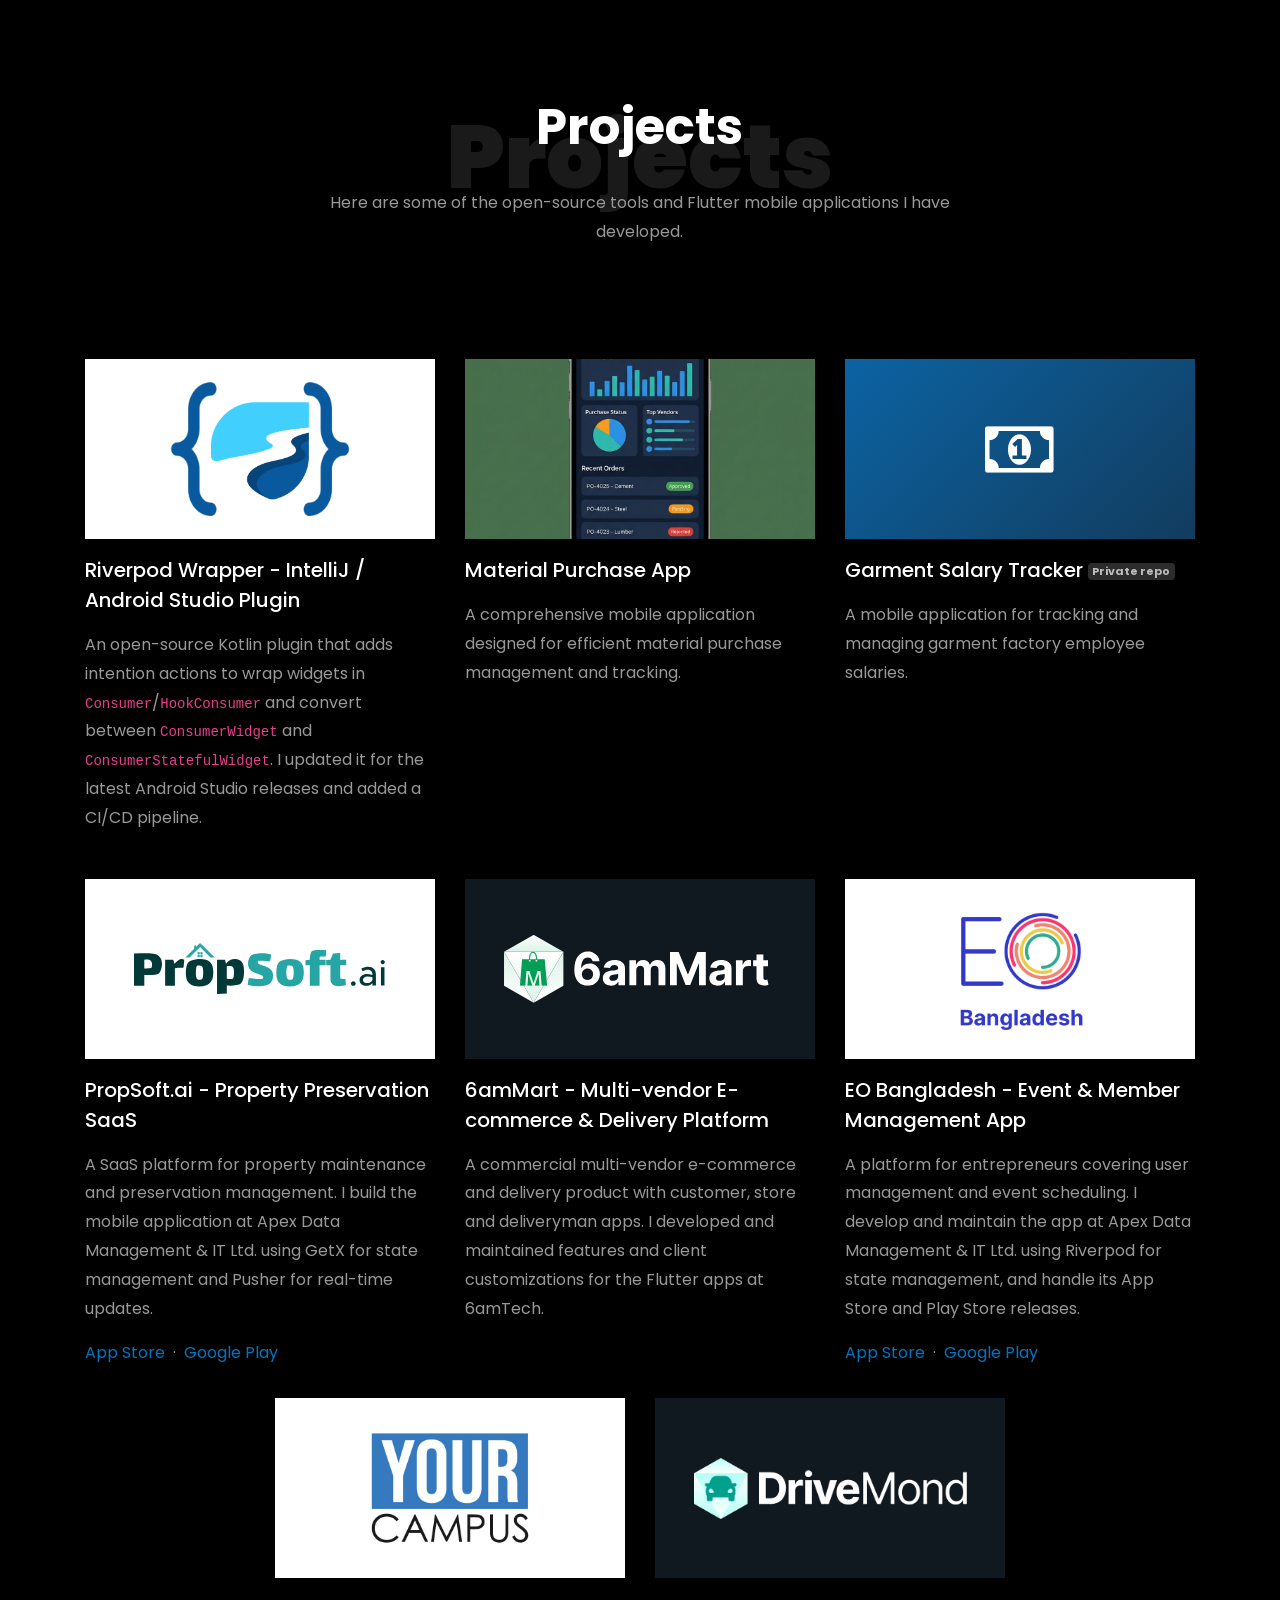
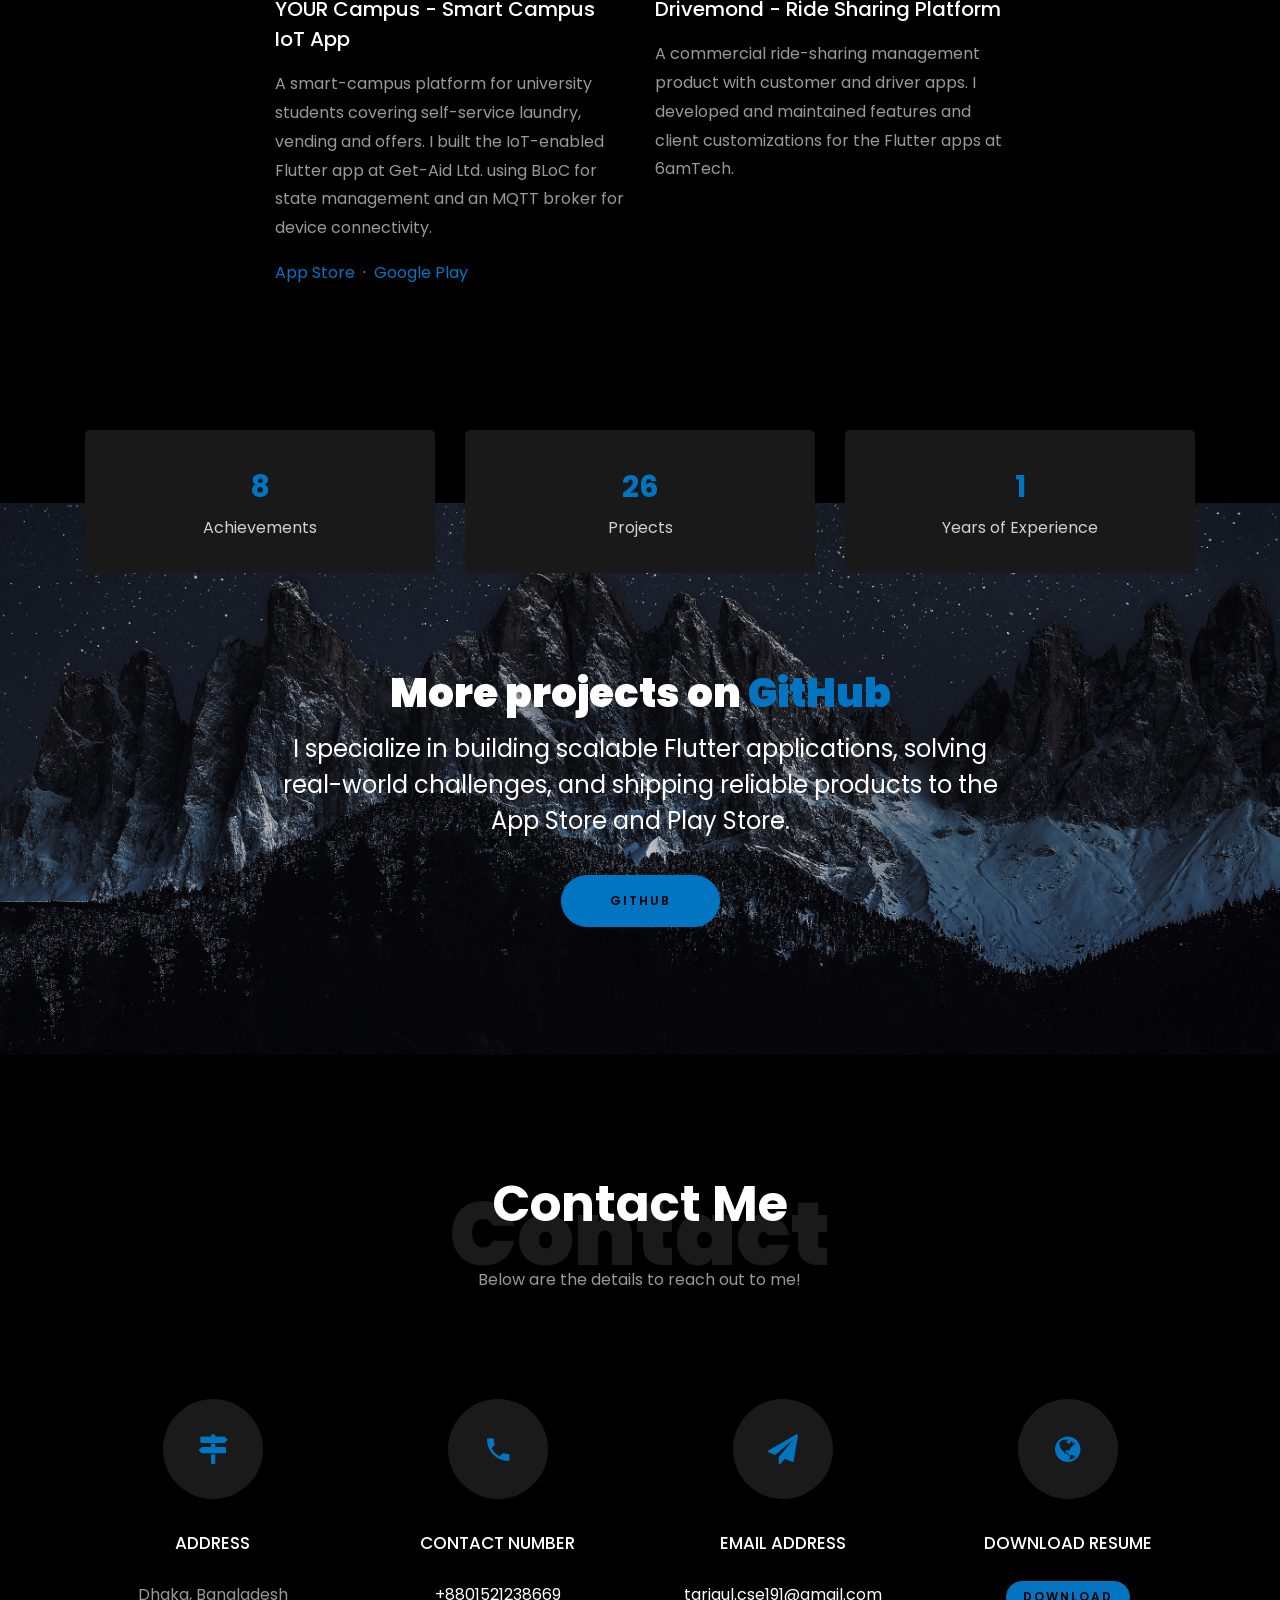
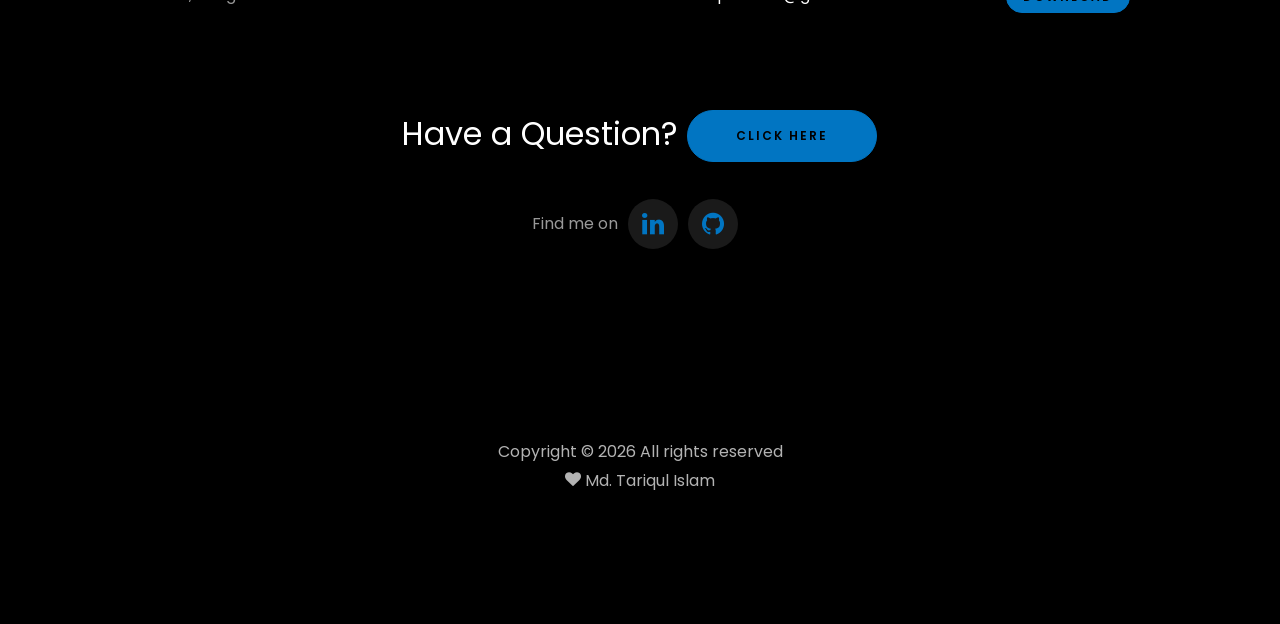
==== commit 61cb1653: "Update portfolio content, projects, and CV" ====
--- a/index.html
+++ b/index.html
@@ -196,8 +196,10 @@
 								<!-- <h2 class="d-flex" style="margin-bottom: 0">With over 5 years of experience</h2> -->
 								<!-- <br> -->
 								<p>
-									<a href="#resume-section" class="btn btn-primary py-3 px-4">Resume</a>
-									<a href="#project-section" class="btn btn-white btn-outline-white py-3 px-4">Recent Projects</a>
+									<a href="files/Md_Tariqul_Islam_CV.pdf"
+										class="btn btn-primary py-3 px-4">Resume</a>
+									<a href="https://github.com/EHTarek?tab=repositories"
+										class="btn btn-white btn-outline-white py-3 px-4">Recent Projects</a>
 								</p>
 							</div>
 						</div>
@@ -229,7 +231,7 @@
 											<p><span class="title-s">Name: </span> <span>Md. Tariqul Islam</span></p>
 											<p><span class="title-s">Job Role: </span> <span>Software Engineer</span>
 											</p>
-											<p><span class="title-s">Experience: </span> <span>3 Years</span>
+											<p><span class="title-s">Experience: </span> <span>3+ Years</span>
 											</p>
 											<p><span class="title-s">Address: </span> <span>Dhaka, Bangladesh</span></p>
 										</div>
@@ -277,12 +279,19 @@
 											aria-valuenow="85" aria-valuemin="0" aria-valuemax="100"></div>
 									</div>
 
-									<span>Firebase</span> <span class="pull-right">90%</span>
+									<span>Firebase & Supabase</span> <span class="pull-right">90%</span>
 									<div class="progress">
 										<div class="progress-bar" role="progressbar" style="width: 90%;"
 											aria-valuenow="90" aria-valuemin="0" aria-valuemax="100"></div>
 									</div>
 
+									<span>CI/CD & App Release (Codemagic, Shorebird)</span> <span
+										class="pull-right">80%</span>
+									<div class="progress">
+										<div class="progress-bar" role="progressbar" style="width: 80%;"
+											aria-valuenow="80" aria-valuemin="0" aria-valuemax="100"></div>
+									</div>
+
 								</div>
 							</div>
 						</div>
@@ -295,28 +304,30 @@
 								<h1 class="big">About</h1>
 								<h2 class="mb-4">About Me</h2>
 
-								<p>A devoted problem solver with a strong interest in open source.
-									I am very driven and love taking on new tasks, as well as being adaptable enough to
-									work under pressure.
-									I'm always looking for new ways to acquire new skills and technology by taking on
-									new challenges.
-									Currently, I'm looking for an opportunity that lets me explore more depth of
-									software engineering.
-									My areas of expertise are <b>e-commerce</b>, <b>IoT</b>, <b>food ordering</b> and
-									<b>ride sharing</b> apps development.
+								<p>Software Engineer with 3 years of hands-on experience building and shipping
+									mobile and SaaS applications using Flutter and Dart. A devoted problem solver, I am
+									very driven and love taking on new tasks, as well as being adaptable enough to work
+									under pressure. I have delivered production apps across
+									<b>e-commerce</b>, <b>ride-sharing</b>, <b>food delivery</b>, <b>fitness</b>,
+									<b>event management</b>, <b>IoT</b> and <b>property preservation</b> domains, and I
+									own the full mobile app lifecycle - from feature development and client
+									customization to release management on the Apple App Store and Google Play Store.
 								</p>
 								<ul class="about-info mt-4 px-md-0 px-2">
-									<li class="d-flex"><span>Programming Languages:</span> <span>Dart, Python,
-											JavaScript, Java, C/C++</span></li>
-									<li class="d-flex"><span>Mobile Development:</span> <span>Flutter, Riverpod, BLoC,
-											Clean Architecture</span></li>
-									<li class="d-flex"><span>Web Development:</span> <span>Django, HTML5, CSS3,
-											JavaScript</span></li>
-									<li class="d-flex"><span>Database:</span> <span>Firebase, SQLite, PostgreSQL,
-											MySQL</span></li>
-									<li class="d-flex"><span>Tools:</span> <span>Git, GitHub, VS Code, Android
-											Studio</span></li>
-									<li class="d-flex"><span>Language:</span> <span>Bengali, English, Hindi</span></li>
+									<li class="d-flex"><span>Programming Languages:</span> <span>Dart, Kotlin, Swift,
+											Java, Python, C/C++</span></li>
+									<li class="d-flex"><span>Mobile Development:</span> <span>Flutter, BLoC, Riverpod,
+											Provider, GetX, Clean Architecture</span></li>
+									<li class="d-flex"><span>Backend & Cloud:</span> <span>Firebase, Supabase, REST
+											API, SaaS architecture, MQTT (IoT)</span></li>
+									<li class="d-flex"><span>Database:</span> <span>Firebase, sqflite (SQLite),
+											Hive</span></li>
+									<li class="d-flex"><span>DevOps & Release:</span> <span>Codemagic CI/CD, Shorebird,
+											App Store & Play Store publishing</span></li>
+									<li class="d-flex"><span>Tools:</span> <span>Git, GitHub, GitLab, VS Code, Android
+											Studio, Xcode</span></li>
+									<li class="d-flex"><span>Language:</span> <span>Bengali (Native), English
+											(Professional)</span></li>
 									<li class="d-flex"><span>Interest:</span> <span>Traveling, Photography, Sports,
 											Movies</span></li>
 								</ul>
@@ -330,7 +341,7 @@
 									<span class="number" data-number="50">0</span> <span>+</span>
 									<span>&nbsp; Projects completed</span>
 								</p>
-								<p><a href="https://www.linkedin.com/in/ehtarek" target="_blank"
+								<p><a href="https://www.linkedin.com/in/ehtarek"
 										class="btn btn-primary py-3 px-3">LinkedIn</a></p>
 							</div>
 						</div>
@@ -348,9 +359,10 @@
 				<div class="col-md-10 heading-section text-center ftco-animate">
 					<h1 class="big big-2">Resume</h1>
 					<h2 class="mb-4">Resume</h2>
-					<p>Seasoned Flutter App Developer with 2 years 3 months of hands-on experience in e-commerce, IoT,
-						food ordering and ride-sharing apps development.
-						Proven expertise in state management (Bloc, GetX, Provider, Riverpod), Clean Architecture, REST
+					<p>Software Engineer with 3 years of hands-on experience building and shipping mobile and SaaS
+						applications using Flutter and Dart, across e-commerce, ride-sharing, food delivery, fitness,
+						event management and property preservation domains.
+						Proven expertise in state management (BLoC, GetX, Provider, Riverpod), Clean Architecture, REST
 						API integration, and Firebase services (FCM, Auth, Firestore, Analytics, Crashlytics).
 						I have successfully published multiple apps on the Play Store and App Store and am confident in
 						delivering quality results.
@@ -372,15 +384,17 @@
 						<span class="position">Apex Data Management & IT Ltd.</span>
 						<p class="mt-4">
 						<ul style="list-style-type: disc; padding-left: 20px;">
-							<li>Developing a SaaS application for the property preservation business, focusing on
-								scalability and reliability.</li>
-							<li>Developing and maintaining the organization’s event management application.</li>
+							<li>Developing <b>PropSoft.ai</b>, a SaaS application for the property preservation
+								business, using GetX for state management and <b>Pusher</b> for real-time updates,
+								focusing on scalability and reliability.</li>
+							<li>Developing and maintaining <b>EO Bangladesh</b>, the organization’s event management
+								application, using Riverpod for state management.</li>
 							<li>Managing application updates and releases, including publishing to the Apple App Store
 								and
 								Google Play Store.</li>
 							<li>Collaborating with stakeholders and technical teams to implement new features and
 								improvements.</li>
-							<li>Enhancing skills in SaaS architecture, mobile app lifecycle management, and production
+							<li>Working across SaaS architecture, mobile app lifecycle management, and production
 								deployment.</li>
 						</ul>
 						</p>
@@ -389,19 +403,38 @@
 
 				<div class="col-md-6">
 					<div class="resume-wrap ftco-animate">
-						<span class="date">December 2023 - November 2024</span>
+						<span class="date">December 2024 - May 2025</span>
+						<h2>Flutter Developer</h2>
+						<span class="position">Enny-Thing Ltd. (Remote)</span>
+						<p class="mt-4">
+						<ul style="list-style-type: disc; padding-left: 20px;">
+							<li>Developed <b>Enny Sports</b>, a gym companion mobile application, using Flutter with
+								GetX for state management.</li>
+							<li>Integrated <b>ZEGOCLOUD</b> for real-time audio and video communication features.</li>
+							<li>Implemented <b>Google Maps</b> for location-based services and <b>Firebase Cloud
+									Messaging (FCM)</b> for push notifications.</li>
+						</ul>
+						</p>
+					</div>
+				</div>
+
+				<div class="col-md-6">
+					<div class="resume-wrap ftco-animate">
+						<span class="date">November 2023 - November 2024</span>
 						<h2>Junior Software Engineer</h2>
 						<span class="position">6amTech</span>
 						<p class="mt-4">
 						<ul style="list-style-type: disc; padding-left: 20px;">
-							<li>Developed and maintained e-commerce, ride-sharing, and food ordering applications.</li>
+							<li>Developed and maintained flagship products used by clients worldwide: <b>6amMart</b>
+								(multi-vendor e-commerce and delivery platform), <b>Drivemond</b> (ride-sharing app) and
+								<b>eFood</b> (food ordering and delivery app).</li>
 							<li>Implemented features based on client requirements and business needs.</li>
 							<li>Provided client support for software customization plans, including troubleshooting and
 								feature adjustments.</li>
 							<li>Collaborated with cross-functional teams to ensure timely delivery and quality
 								assurance.</li>
-							<li>Strengthened skills in full-cycle software development, client communication, and
-								problem-solving.</li>
+							<li>Handled full-cycle software development, client communication, and production issue
+								resolution.</li>
 						</ul>
 						</p>
 					</div>
@@ -414,13 +447,13 @@
 						<span class="position">Get-Aid Ltd.</span>
 						<p class="mt-4">
 						<ul style="list-style-type: disc; padding-left: 20px;">
-							<li>Developed the YOUR Campus mobile application using Flutter.</li>
+							<li>Developed <b>YOUR Campus</b>, an IoT-enabled mobile application, using Flutter with BLoC
+								for state management and an MQTT broker for IoT device connectivity.</li>
 							<li>Built and maintained an Employee Attendance App with a focus on usability and
 								performance.</li>
 							<li>Collaborated closely with the tech team to design, implement, and improve application
 								features.</li>
-							<li>Gained hands-on experience in Flutter development, team-based workflows, and mobile app
-								deployment.</li>
+							<li>Contributed to team-based workflows and mobile app deployment.</li>
 						</ul>
 						</p>
 					</div>
@@ -440,14 +473,60 @@
 					<div class="resume-wrap ftco-animate">
 						<span class="date">2019-2022</span>
 						<h2>BSc. in Computer Science and Engineering</h2>
-						<span class="position">Green University of Bangladesh</span>
+						<span class="position">Green University of Bangladesh, Dhaka</span>
+						<p class="mt-4">
+						<ul style="list-style-type: disc; padding-left: 20px;">
+							<li>CGPA: 3.58 / 4.00</li>
+							<li>Recipient of 5 academic merit awards (Dean’s Award, 4 times Vice Chancellor’s Award).
+							</li>
+						</ul>
+						</p>
+					</div>
+				</div>
+			</div>
+
+			<br><br>
+
+			<div class="row">
+				<h1 class="big-4">Training & Publications</h1>
+				<div class="underline"></div>
+			</div>
+			<br>
+
+			<div class="row">
+				<div class="col-md-6">
+					<div class="resume-wrap ftco-animate">
+						<h2>Training / Certifications</h2>
+						<p class="mt-4">
+						<ul style="list-style-type: disc; padding-left: 20px;">
+							<li>Flutter BLoC State Management &amp; Firebase From Scratch - Udemy</li>
+							<li>Learn Flutter GetX Course - Udemy</li>
+							<li>Mobile Application Development - Flutter - BASIS SEIP</li>
+							<li>Android App Development - Bongo Academy</li>
+							<li>Flutter DevCamp - Riverpod</li>
+						</ul>
+						</p>
+					</div>
+				</div>
+
+				<div class="col-md-6">
+					<div class="resume-wrap ftco-animate">
+						<h2>Publications</h2>
+						<p class="mt-4">
+						<ul style="list-style-type: disc; padding-left: 20px;">
+							<li><a href="https://doi.org/10.1016/j.energy.2023.130165" target="_blank">Leveraging Deep
+									Q-Learning to Maximize Consumer Quality of Experience in Smart Grid</a> - Energy
+								(Elsevier), Vol. 290, 2024.</li>
+						</ul>
+						</p>
 					</div>
 				</div>
 			</div>
 
 			<div class="row justify-content-center mt-5">
 				<div class="col-md-6 text-center ftco-animate">
-					<p><a href="/files/CV_Md_Tariqul_Islam.pdf" target="_blank" class="btn btn-primary py-4 px-5">Download CV</a></p>
+					<p><a href="files/Md_Tariqul_Islam_CV.pdf" download
+							class="btn btn-primary py-4 px-5">Download CV</a></p>
 				</div>
 			</div>
 		</div>
@@ -461,23 +540,25 @@
 				<div class="col-md-7 heading-section text-center ftco-animate">
 					<h1 class="big big-2">Projects</h1>
 					<h2 class="mb-4">Projects</h2>
-					<p>Here are some of the Flutter mobile applications I have developed.</p>
+					<p>Here are some of the open-source tools and Flutter mobile applications I have developed.</p>
 				</div>
 			</div>
 
 			<div class="row d-flex justify-content-center">
-				<!-- Project 1 -->
+				<!-- Project 1 - Riverpod Wrapper -->
 				<div class="col-md-4 d-flex ftco-animate">
 					<div class="blog-entry justify-content-end">
-						<a href="https://github.com/EHTarek/flutter-movie-clean-architecture" target="_blank"
-							class="block-20 zoom-effect" style="background-image: url('images/proj_flutter_1.png');">
+						<a href="https://github.com/EHTarek/riverpod-wrapper" class="block-20 zoom-effect"
+							style="background-image: url('images/proj_riverpod_wrapper.svg'); background-size: contain; background-color: #ffffff;">
 						</a>
 						<div class="text mt-3 float-right d-block">
-							<h3 class="heading"><a
-									href="https://github.com/EHTarek/flutter-movie-clean-architecture">Flutter Movie App
-									(Clean Architecture)</a></h3>
-							<p>A scalable movie app built with Riverpod, GoRouter, Dio, and Freezed following Clean
-								Architecture principles.</p>
+							<h3 class="heading"><a href="https://github.com/EHTarek/riverpod-wrapper">Riverpod Wrapper
+									- IntelliJ / Android Studio Plugin</a></h3>
+							<p>An open-source Kotlin plugin that adds intention actions to wrap widgets in
+								<code>Consumer</code>/<code>HookConsumer</code> and convert between
+								<code>ConsumerWidget</code> and <code>ConsumerStatefulWidget</code>. I updated it for
+								the latest Android Studio releases and added a CI/CD pipeline.
+							</p>
 						</div>
 					</div>
 				</div>
@@ -485,14 +566,14 @@
 				<!-- Project 2 -->
 				<div class="col-md-4 d-flex ftco-animate">
 					<div class="blog-entry justify-content-end">
-						<a href="https://github.com/EHTarek/flutterfly" class="block-20 zoom-effect" target="_blank"
-							style="background-image: url('images/proj_flutter_2.png');">
+						<a href="https://github.com/EHTarek/material_purchase_app" class="block-20 zoom-effect"
+							style="background-image: url('images/proj_flutter_3.png');">
 						</a>
 						<div class="text mt-3 float-right d-block">
-							<h3 class="heading"><a href="https://github.com/EHTarek/flutterfly" target="_blank">Flutterfly - Marketplace
-									App</a></h3>
-							<p>A marketplace platform for custom product quotes, vendor bidding, and digital agreements.
-							</p>
+							<h3 class="heading"><a href="https://github.com/EHTarek/material_purchase_app">Material
+									Purchase App</a></h3>
+							<p>A comprehensive mobile application designed for efficient material purchase management
+								and tracking.</p>
 						</div>
 					</div>
 				</div>
@@ -500,30 +581,37 @@
 				<!-- Project 3 -->
 				<div class="col-md-4 d-flex ftco-animate">
 					<div class="blog-entry justify-content-end">
-						<a href="https://github.com/EHTarek/material_purchase_app" target="_blank" class="block-20 zoom-effect"
-							style="background-image: url('images/proj_flutter_3.png');">
-						</a>
+						<div class="block-20"
+							style="display: flex; align-items: center; justify-content: center; background-image: linear-gradient(135deg, #0b63a3 0%, #123c5e 100%);">
+							<span class="icon-money" style="font-size: 64px; color: #ffffff;"></span>
+						</div>
 						<div class="text mt-3 float-right d-block">
-							<h3 class="heading"><a href="https://github.com/EHTarek/material_purchase_app" target="_blank">Material
-									Purchase App</a></h3>
-							<p>A comprehensive mobile application designed for efficient material purchase management
-								and tracking.</p>
-						</div>
-					</div>
-				</div>
+							<h3 class="heading">Garment Salary Tracker <span class="badge"
+									style="background-color: #2c2c2c; color: #bbbbbb; font-size: 11px; vertical-align: middle;">Private
+									repo</span></h3>
+							<p>A mobile application for tracking and managing garment factory employee salaries.</p>
+						</div>
+					</div>
+				</div>
+
 			</div>
 
 			<div class="row d-flex justify-content-center">
 				<!-- Project 4 -->
 				<div class="col-md-4 d-flex ftco-animate">
 					<div class="blog-entry justify-content-end">
-						<a href="https://github.com/EHTarek/bloc_ecommerce" class="block-20 zoom-effect"
-							style="background-image: url('images/proj_flutter_4.png');">
+						<a href="https://propsoft.ai/" class="block-20 zoom-effect"
+							style="background-image: url('images/proj_propsoft.svg'); background-size: 72% auto; background-color: #ffffff;">
 						</a>
 						<div class="text mt-3 float-right d-block">
-							<h3 class="heading"><a href="https://github.com/EHTarek/bloc_ecommerce" target="_blank">BLoC E-commerce
-									App</a></h3>
-							<p>A robust e-commerce mobile application showcasing state management with BLoC pattern.</p>
+							<h3 class="heading"><a href="https://propsoft.ai/">PropSoft.ai - Property Preservation
+									SaaS</a></h3>
+							<p>A SaaS platform for property maintenance and preservation management. I build the mobile
+								application at Apex Data Management &amp; IT Ltd. using GetX for state management and
+								Pusher for real-time updates.</p>
+							<p class="mb-0"><a href="https://apps.apple.com/us/app/propsoft-ai/id6443734419">App
+									Store</a> &nbsp;&middot;&nbsp; <a
+									href="https://play.google.com/store/apps/details?id=ai.propsoft">Google Play</a></p>
 						</div>
 					</div>
 				</div>
@@ -531,14 +619,15 @@
 				<!-- Project 5 -->
 				<div class="col-md-4 d-flex ftco-animate">
 					<div class="blog-entry justify-content-end">
-						<a href="https://github.com/EHTarek/wise_splash_screen" class="block-20 zoom-effect" target="_blank"
-							style="background-image: url('images/proj_flutter_5.png');">
+						<a href="https://6ammart.app" class="block-20 zoom-effect"
+							style="background-image: url('images/proj_6ammart.svg'); background-size: 78% auto; background-color: #101820;">
 						</a>
 						<div class="text mt-3 float-right d-block">
-							<h3 class="heading"><a href="https://github.com/EHTarek/wise_splash_screen" target="_blank">Wise Splash
-									Screen</a></h3>
-							<p>A Flutter package/project focused on creating aesthetic and functional splash screens for
-								mobile apps.</p>
+							<h3 class="heading"><a href="https://6ammart.app">6amMart - Multi-vendor E-commerce &amp;
+									Delivery Platform</a></h3>
+							<p>A commercial multi-vendor e-commerce and delivery product with customer, store and
+								deliveryman apps. I developed and maintained features and client customizations for the
+								Flutter apps at 6amTech.</p>
 						</div>
 					</div>
 				</div>
@@ -546,15 +635,57 @@
 				<!-- Project 6 -->
 				<div class="col-md-4 d-flex ftco-animate">
 					<div class="blog-entry justify-content-end">
-						<a href="https://github.com/EHTarek/clean_-architecture_with_flutter" target="_blank"
-							class="block-20 zoom-effect" style="background-image: url('images/proj_flutter_6.png');">
+						<a href="https://play.google.com/store/apps/details?id=eo.bd.eo_bangladesh"
+							class="block-20 zoom-effect"
+							style="background-image: url('images/proj_eo_bangladesh.png'); background-size: contain; background-color: #ffffff;">
 						</a>
 						<div class="text mt-3 float-right d-block">
-							<h3 class="heading"><a
-									href="https://github.com/EHTarek/clean_-architecture_with_flutter" target="_blank">Clean
-									Architecture Demo</a></h3>
-							<p>A reference implementation demonstrating best practices for Clean Architecture in
-								Flutter.</p>
+							<h3 class="heading">EO Bangladesh - Event &amp; Member Management App</h3>
+							<p>A platform for entrepreneurs covering user management and event scheduling. I develop and
+								maintain the app at Apex Data Management &amp; IT Ltd. using Riverpod for state
+								management, and handle its App Store and Play Store releases.</p>
+							<p class="mb-0"><a href="https://apps.apple.com/sg/app/eo-bangladesh/id6711334985">App
+									Store</a> &nbsp;&middot;&nbsp; <a
+									href="https://play.google.com/store/apps/details?id=eo.bd.eo_bangladesh">Google
+									Play</a></p>
+						</div>
+					</div>
+				</div>
+
+			</div>
+
+			<div class="row d-flex justify-content-center">
+				<!-- Project 7 -->
+				<div class="col-md-4 d-flex ftco-animate">
+					<div class="blog-entry justify-content-end">
+						<a href="https://your-campus.com" class="block-20 zoom-effect"
+							style="background-image: url('images/proj_your_campus.png'); background-size: contain; background-color: #ffffff;">
+						</a>
+						<div class="text mt-3 float-right d-block">
+							<h3 class="heading"><a href="https://your-campus.com">YOUR Campus - Smart Campus IoT App</a>
+							</h3>
+							<p>A smart-campus platform for university students covering self-service laundry, vending
+								and offers. I built the IoT-enabled Flutter app at Get-Aid Ltd. using BLoC for state
+								management and an MQTT broker for device connectivity.</p>
+							<p class="mb-0"><a href="https://apps.apple.com/dk/app/your-campus/id6464159149">App
+									Store</a> &nbsp;&middot;&nbsp; <a
+									href="https://play.google.com/store/apps/details?id=com.mnt.your_campus">Google
+									Play</a></p>
+						</div>
+					</div>
+				</div>
+
+				<!-- Project 8 -->
+				<div class="col-md-4 d-flex ftco-animate">
+					<div class="blog-entry justify-content-end">
+						<a href="https://drivemond.app" class="block-20 zoom-effect"
+							style="background-image: url('images/proj_drivemond.webp'); background-size: 78% auto; background-color: #101820;">
+						</a>
+						<div class="text mt-3 float-right d-block">
+							<h3 class="heading"><a href="https://drivemond.app">Drivemond - Ride Sharing Platform</a>
+							</h3>
+							<p>A commercial ride-sharing management product with customer and driver apps. I developed
+								and maintained features and client customizations for the Flutter apps at 6amTech.</p>
 						</div>
 					</div>
 				</div>
@@ -587,7 +718,7 @@
 				<div class="col-md d-flex justify-content-center counter-wrap ftco-animate">
 					<div class="block-18">
 						<div class="text">
-							<strong class="number" data-number="2.9">0</strong>
+							<strong class="number" data-number="3">0</strong>
 							<span>Years of Experience</span>
 						</div>
 					</div>
@@ -600,10 +731,10 @@
 				<div class="col-md-7 ftco-animate text-center">
 					<h2>More projects on<span> GitHub</span></h2>
 					<div class="heading">
-						<h4>I specialize in building intelligent systems, solving real-world challenges, and delivering
-							data-driven solutions.</h4>
+						<h4>I specialize in building scalable Flutter applications, solving real-world challenges, and
+							shipping reliable products to the App Store and Play Store.</h4>
 						<br>
-						<p><a href="https://github.com/EHTarek?tab=repositories" target="_blank"
+						<p><a href="https://github.com/EHTarek?tab=repositories"
 								class="btn btn-primary py-3 px-5">GitHub</a></p>
 					</div>
 				</div>
@@ -656,8 +787,9 @@
 						<div class="icon d-flex align-items-center justify-content-center">
 							<span class="icon-globe"></span>
 						</div>
-						<h3 class="mb-4">Download CV</h3>
-						<p><a href="/files/CV_Md_Tariqul_Islam.pdf" target="_blank" class="btn btn-primary px-3">Download</a></p>
+						<h3 class="mb-4">Download Resume</h3>
+						<p><a href="files/Md_Tariqul_Islam_CV.pdf" download
+								class="btn btn-primary px-3">Download</a></p>
 					</div>
 				</div>
 
@@ -674,8 +806,10 @@
 					<ul class="ftco-footer-social list-unstyled d-flex justify-content-center align-items-center mb-0">
 						<li class="ftco-animate normal-txt">Find me on </li>
 						<!-- <li class="ftco-animate"><a href="#"><span class="icon-youtube"></span></a></li> -->
-						<li class="ftco-animate"><a href="https://www.linkedin.com/in/ehtarek" target="_blank"><span
+						<li class="ftco-animate"><a href="https://www.linkedin.com/in/ehtarek"><span
 									class="icon-linkedin"></span></a></li>
+						<li class="ftco-animate"><a href="https://github.com/EHTarek"><span
+									class="icon-github"></span></a></li>
 						<!-- <li class="ftco-animate"><a href="https://twitter.com/"><span class="icon-twitter"></span></a></li>
 					  <li class="ftco-animate"><a href="https://twitter.com/"><span class="icon-facebook"></span></a></li> -->
 						<!-- <li class="ftco-animate"><a href="https://www.instagram.com/shamimkhaled/"><span class="icon-instagram"></span></a></li> -->
@@ -696,7 +830,9 @@
 					<p><!-- Link back to Colorlib can't be removed. Template is licensed under CC BY 3.0. -->
 						Copyright &copy;
 						<script>document.write(new Date().getFullYear());</script> All rights reserved <br>
-						<i class="icon-heart color-danger" aria-hidden="true"></i> <a href="#">Md. Tariqul Islam</a>
+						<i class="icon-heart color-danger" aria-hidden="true"></i> <a href="https://www.tariqul.bd"
+							target="_blank">Md.
+							Tariqul Islam</a>
 					</p>
 				</div>
 			</div>
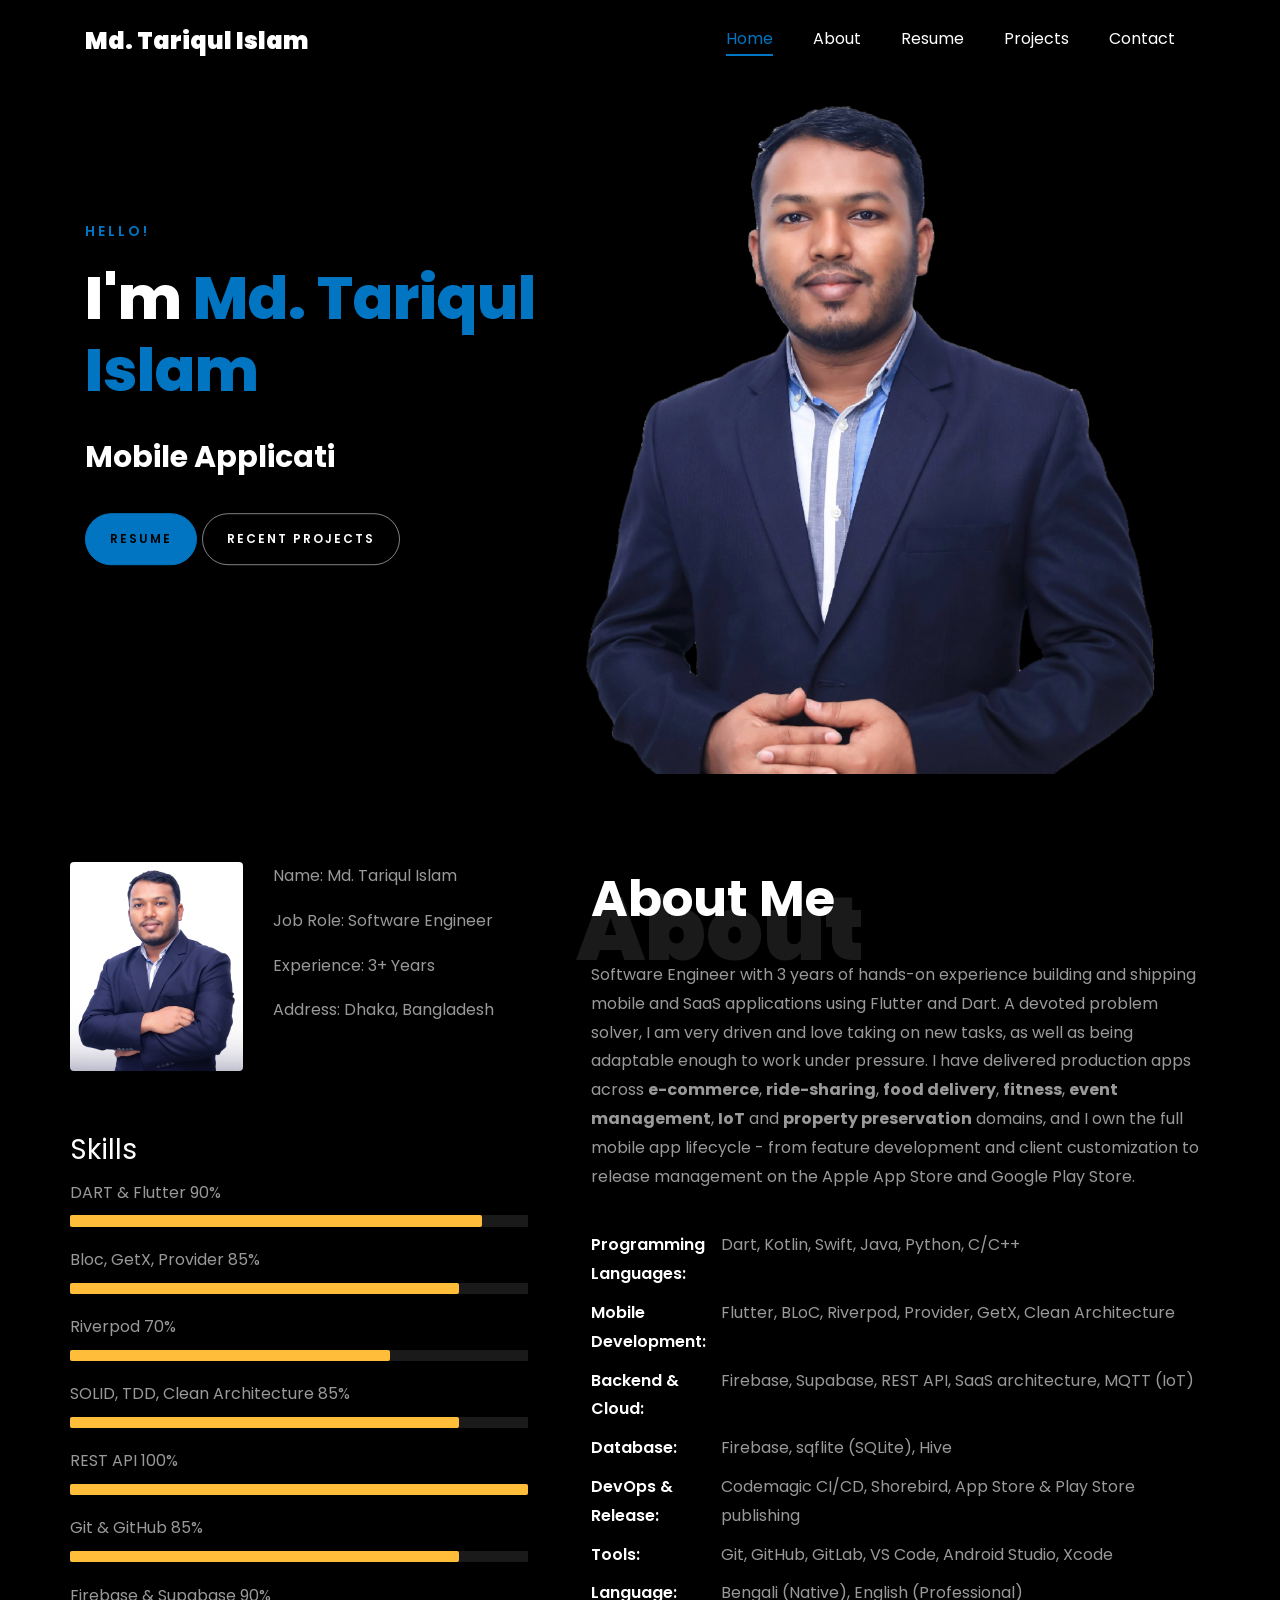
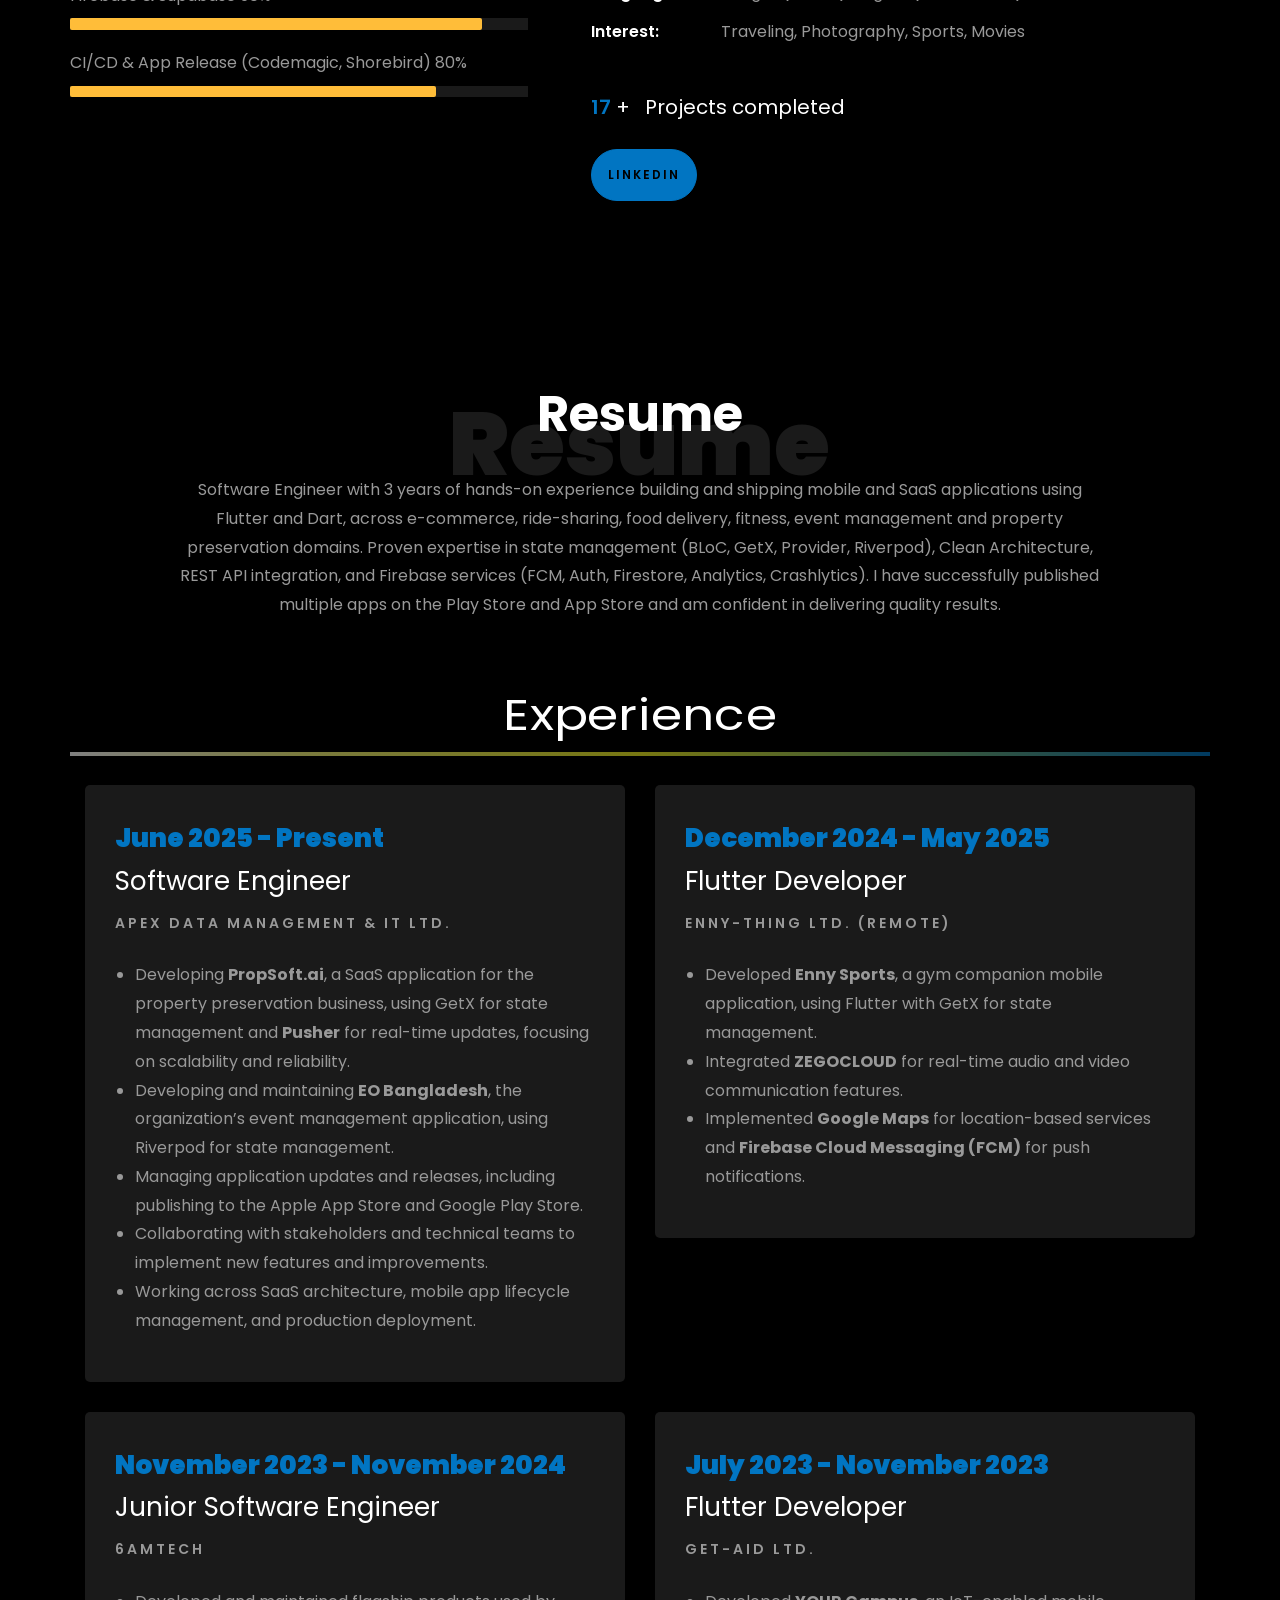
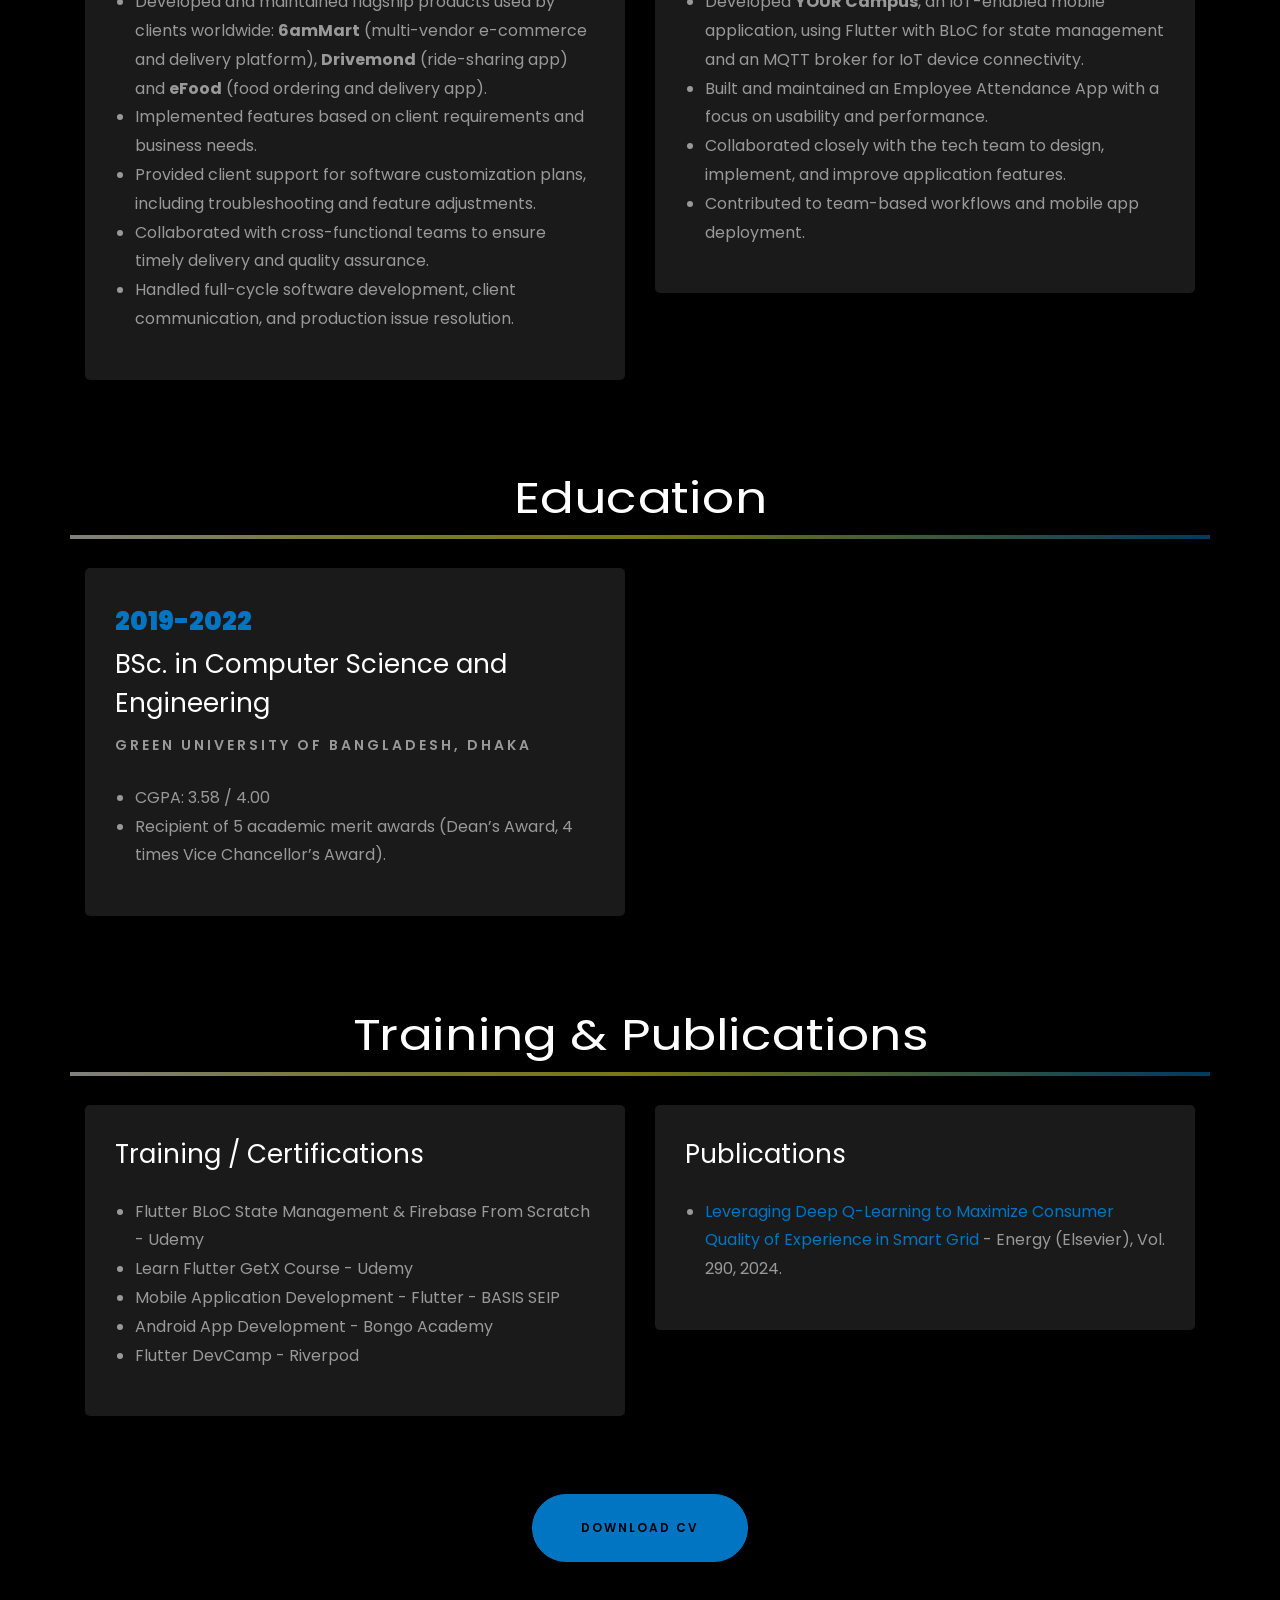
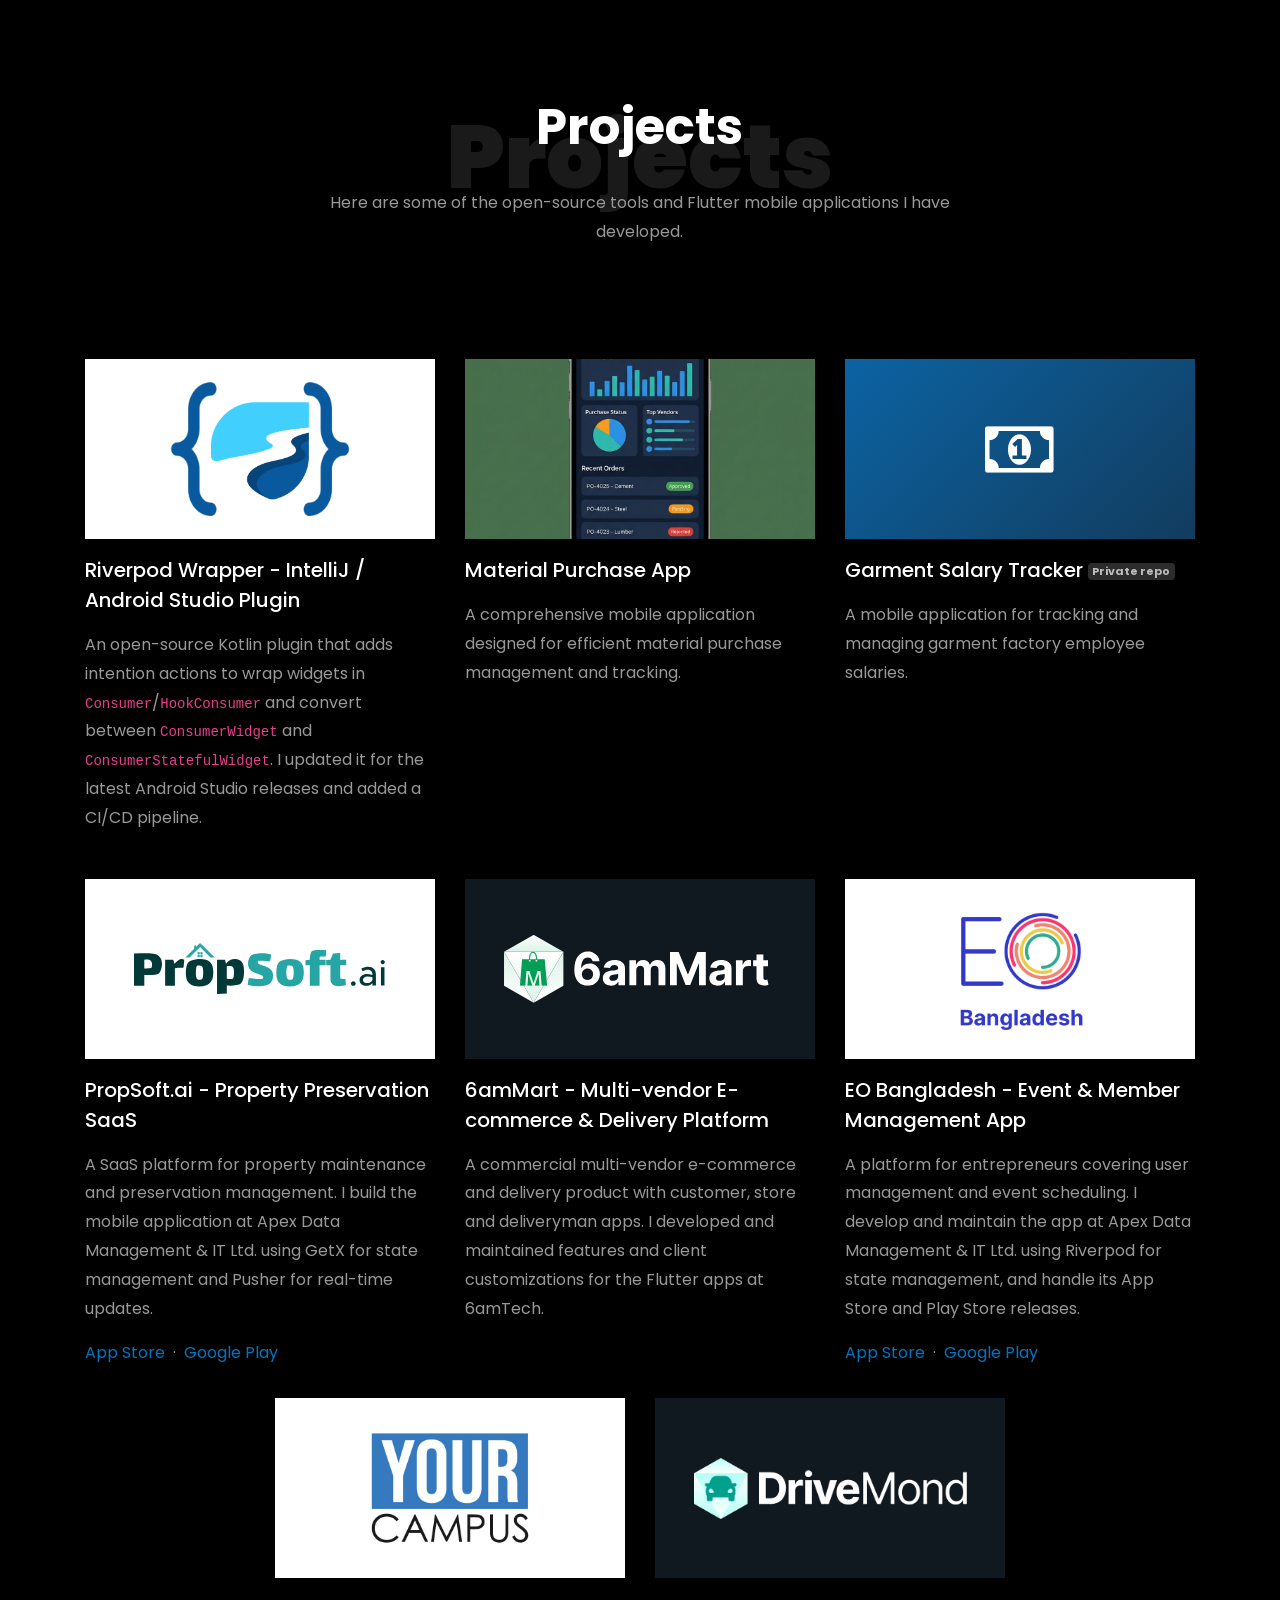
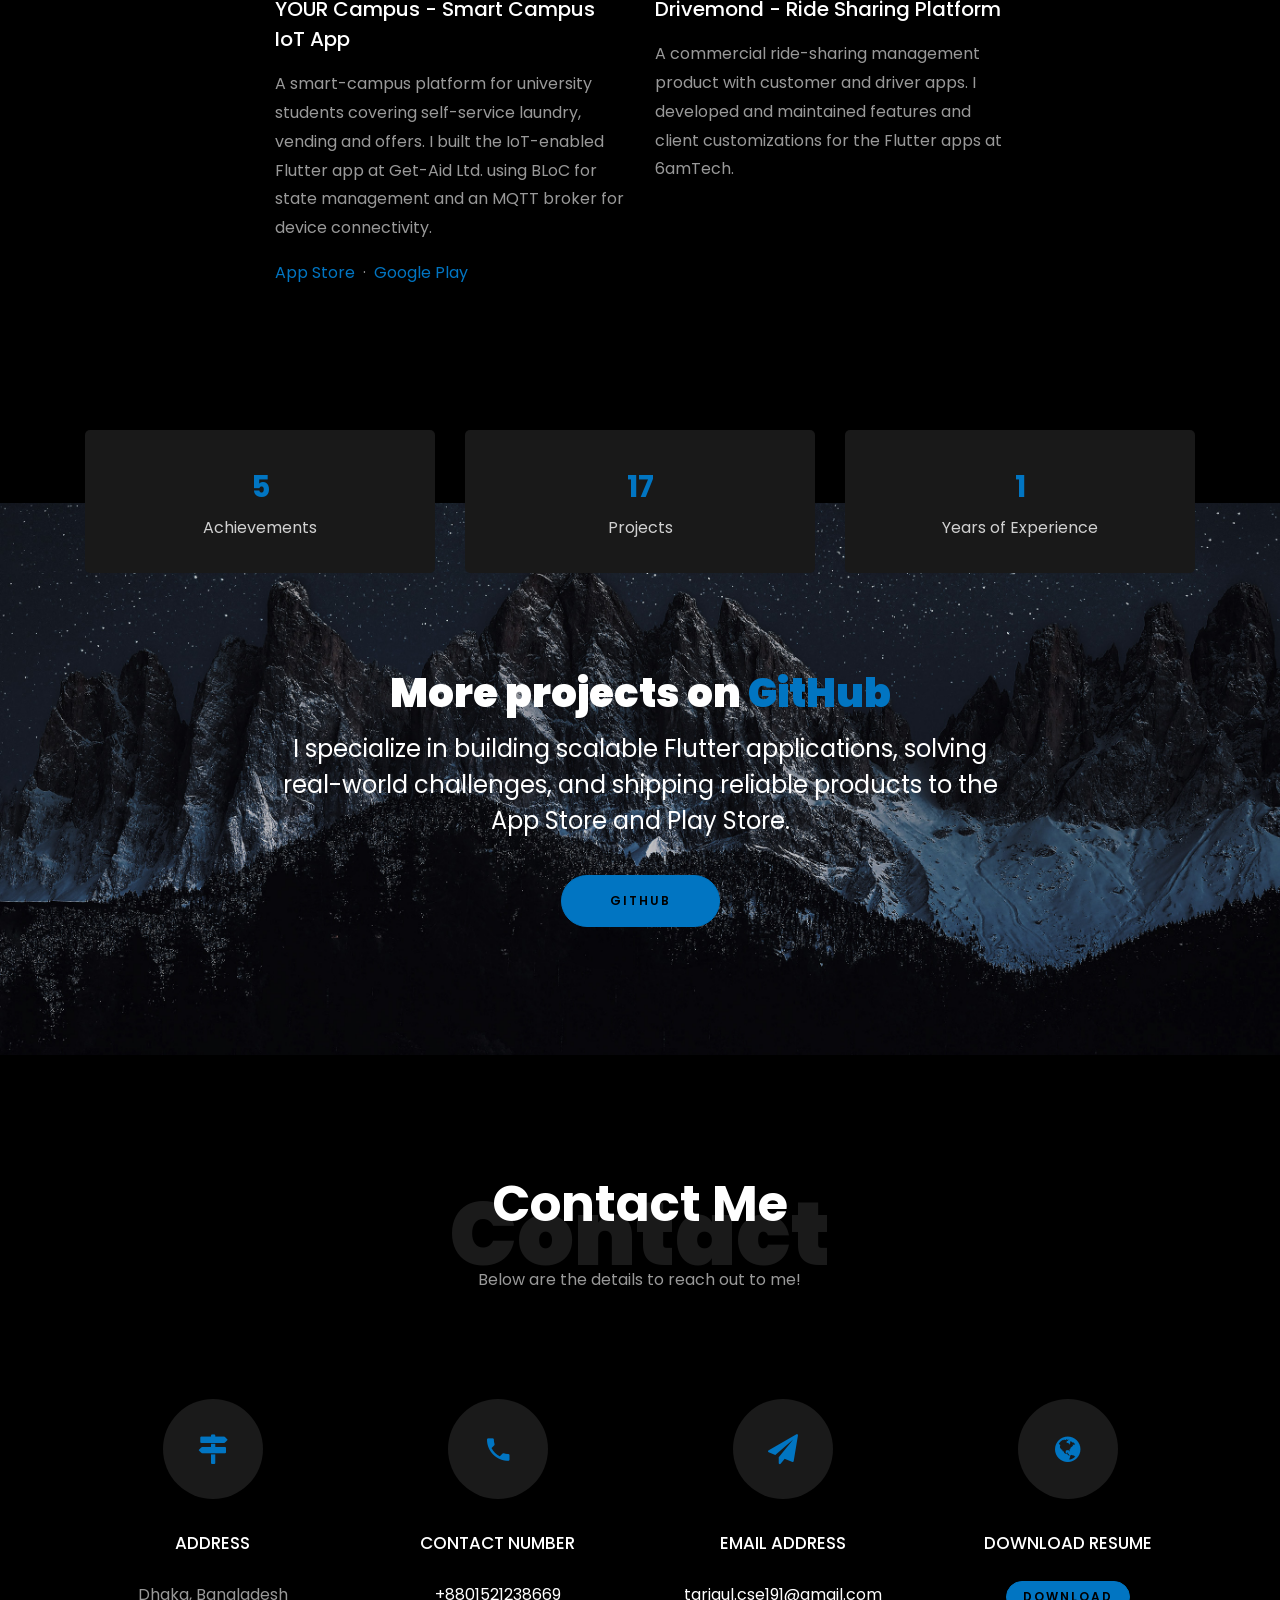
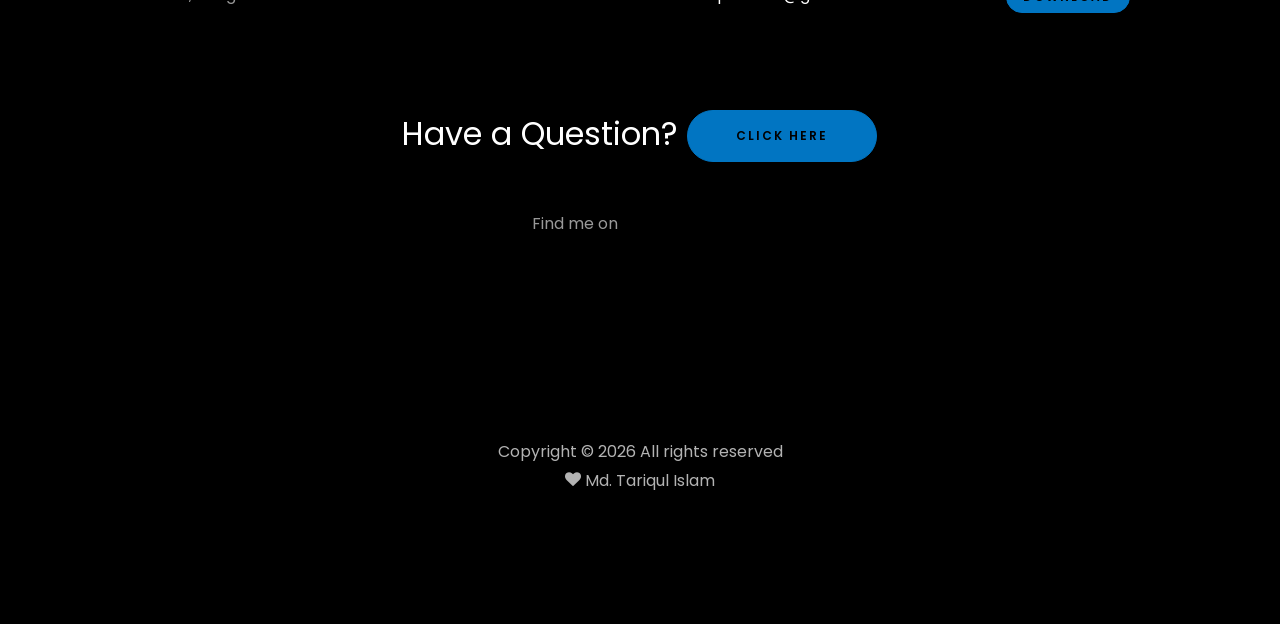
==== commit 51d3e909: "Merge branch 'main' into dev" ====
--- a/index.html
+++ b/index.html
@@ -341,7 +341,7 @@
 									<span class="number" data-number="50">0</span> <span>+</span>
 									<span>&nbsp; Projects completed</span>
 								</p>
-								<p><a href="https://www.linkedin.com/in/ehtarek"
+								<p><a href="https://www.linkedin.com/in/ehtarek" target="_blank"
 										class="btn btn-primary py-3 px-3">LinkedIn</a></p>
 							</div>
 						</div>
@@ -734,7 +734,7 @@
 						<h4>I specialize in building scalable Flutter applications, solving real-world challenges, and
 							shipping reliable products to the App Store and Play Store.</h4>
 						<br>
-						<p><a href="https://github.com/EHTarek?tab=repositories"
+						<p><a href="https://github.com/EHTarek?tab=repositories" target="_blank"
 								class="btn btn-primary py-3 px-5">GitHub</a></p>
 					</div>
 				</div>
@@ -806,7 +806,7 @@
 					<ul class="ftco-footer-social list-unstyled d-flex justify-content-center align-items-center mb-0">
 						<li class="ftco-animate normal-txt">Find me on </li>
 						<!-- <li class="ftco-animate"><a href="#"><span class="icon-youtube"></span></a></li> -->
-						<li class="ftco-animate"><a href="https://www.linkedin.com/in/ehtarek"><span
+						<li class="ftco-animate"><a href="https://www.linkedin.com/in/ehtarek" target="_blank"><span
 									class="icon-linkedin"></span></a></li>
 						<li class="ftco-animate"><a href="https://github.com/EHTarek"><span
 									class="icon-github"></span></a></li>
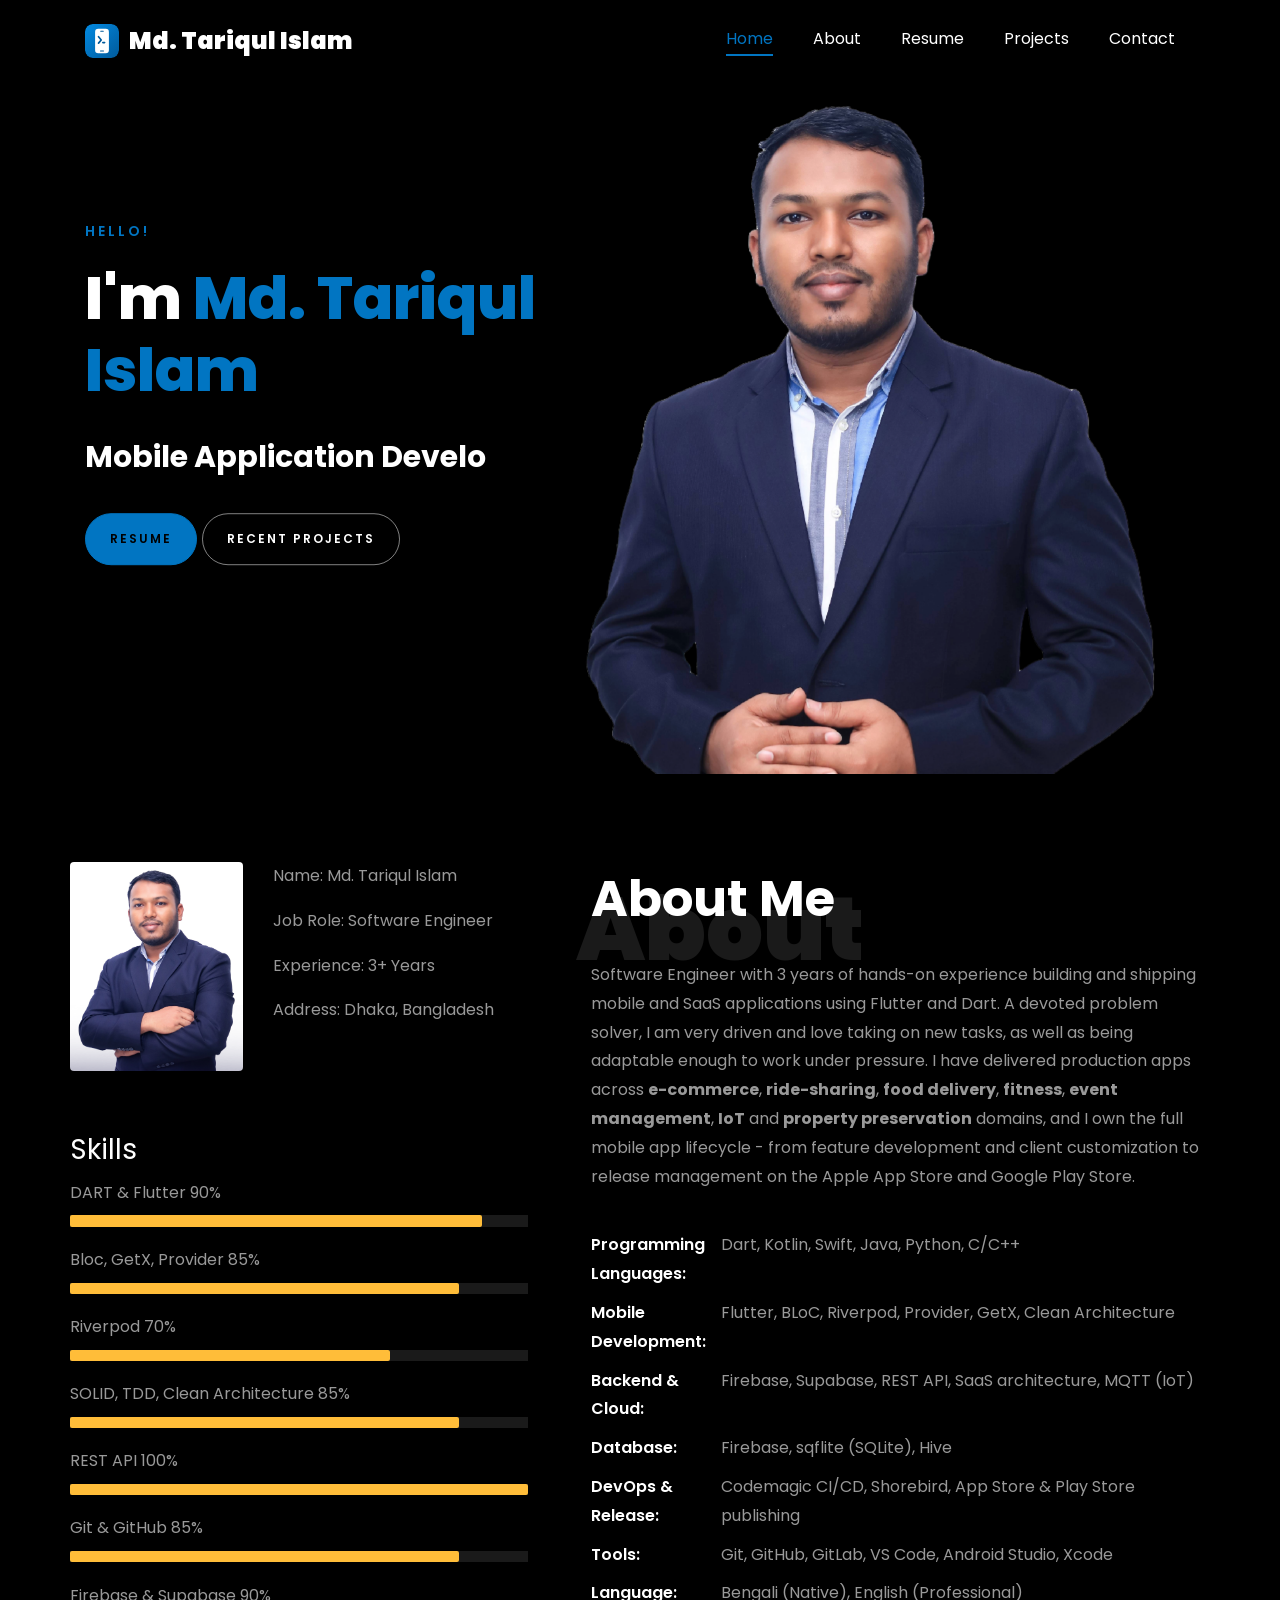
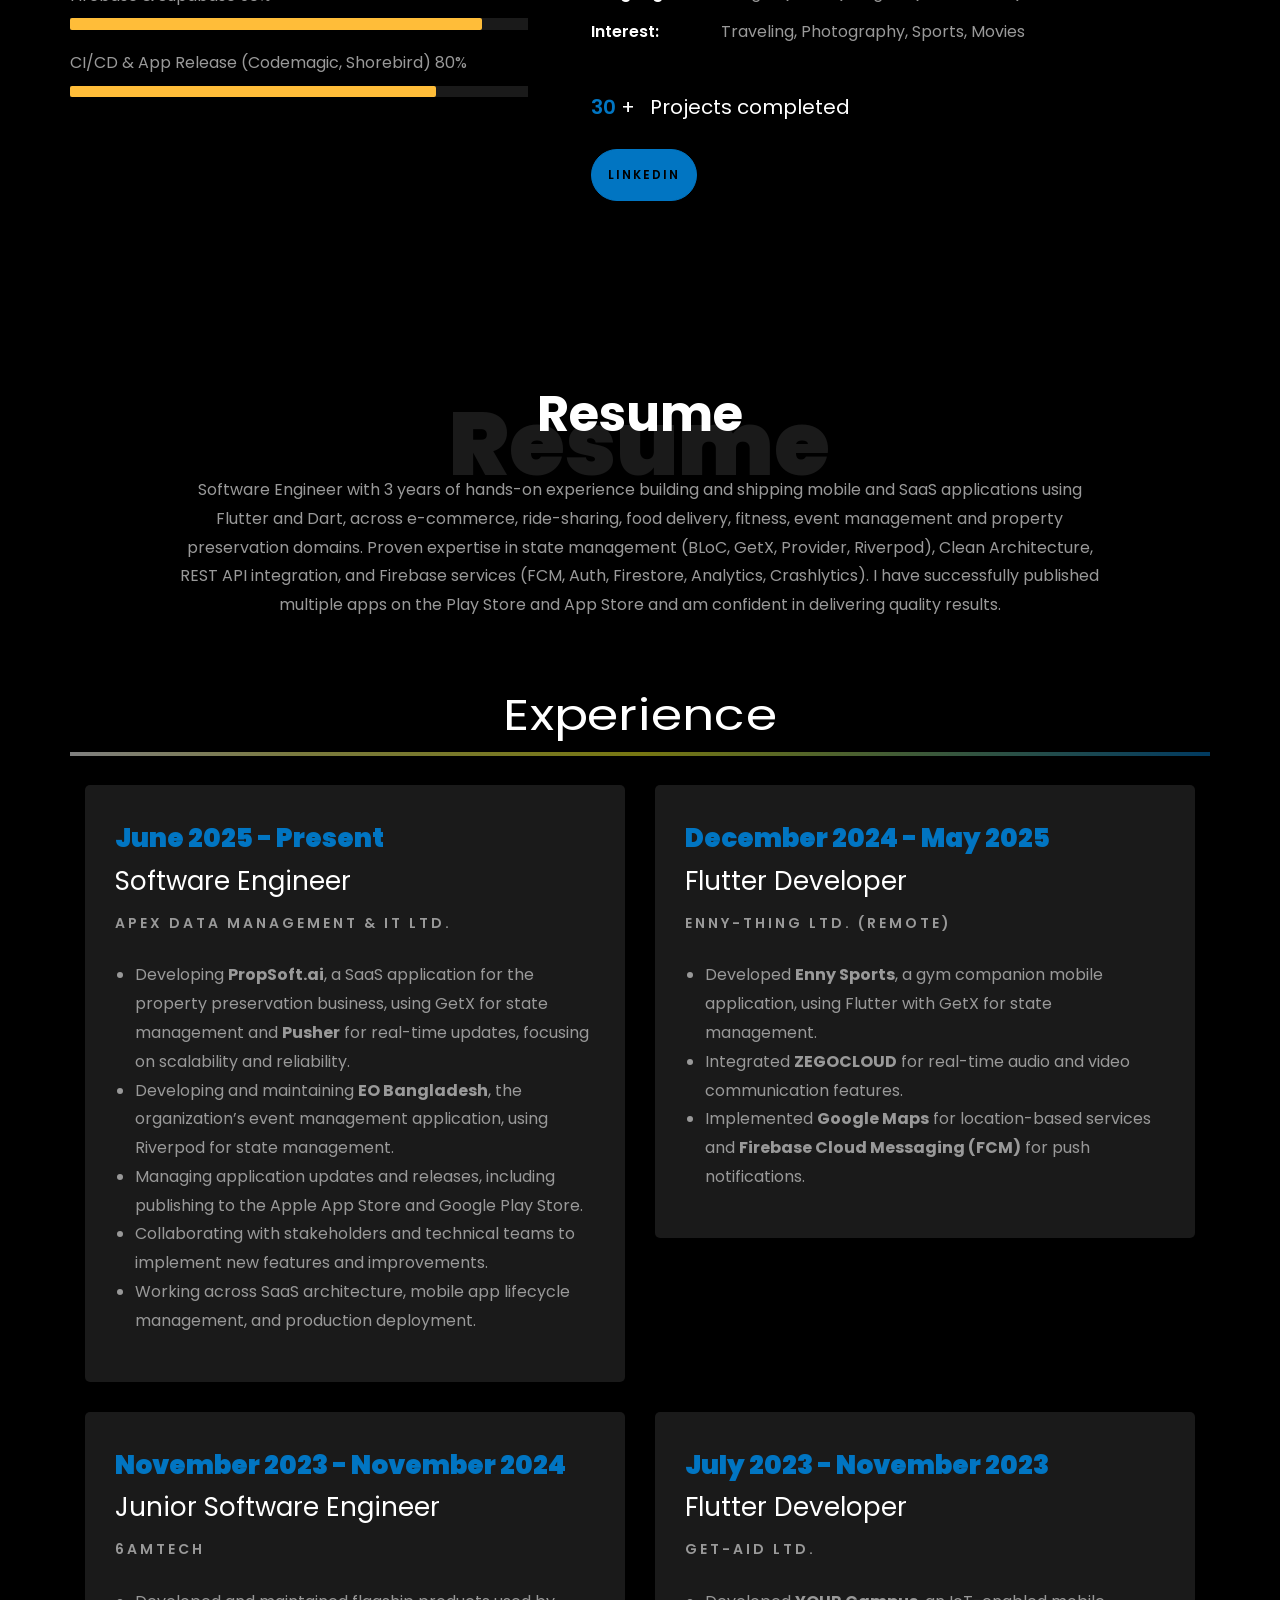
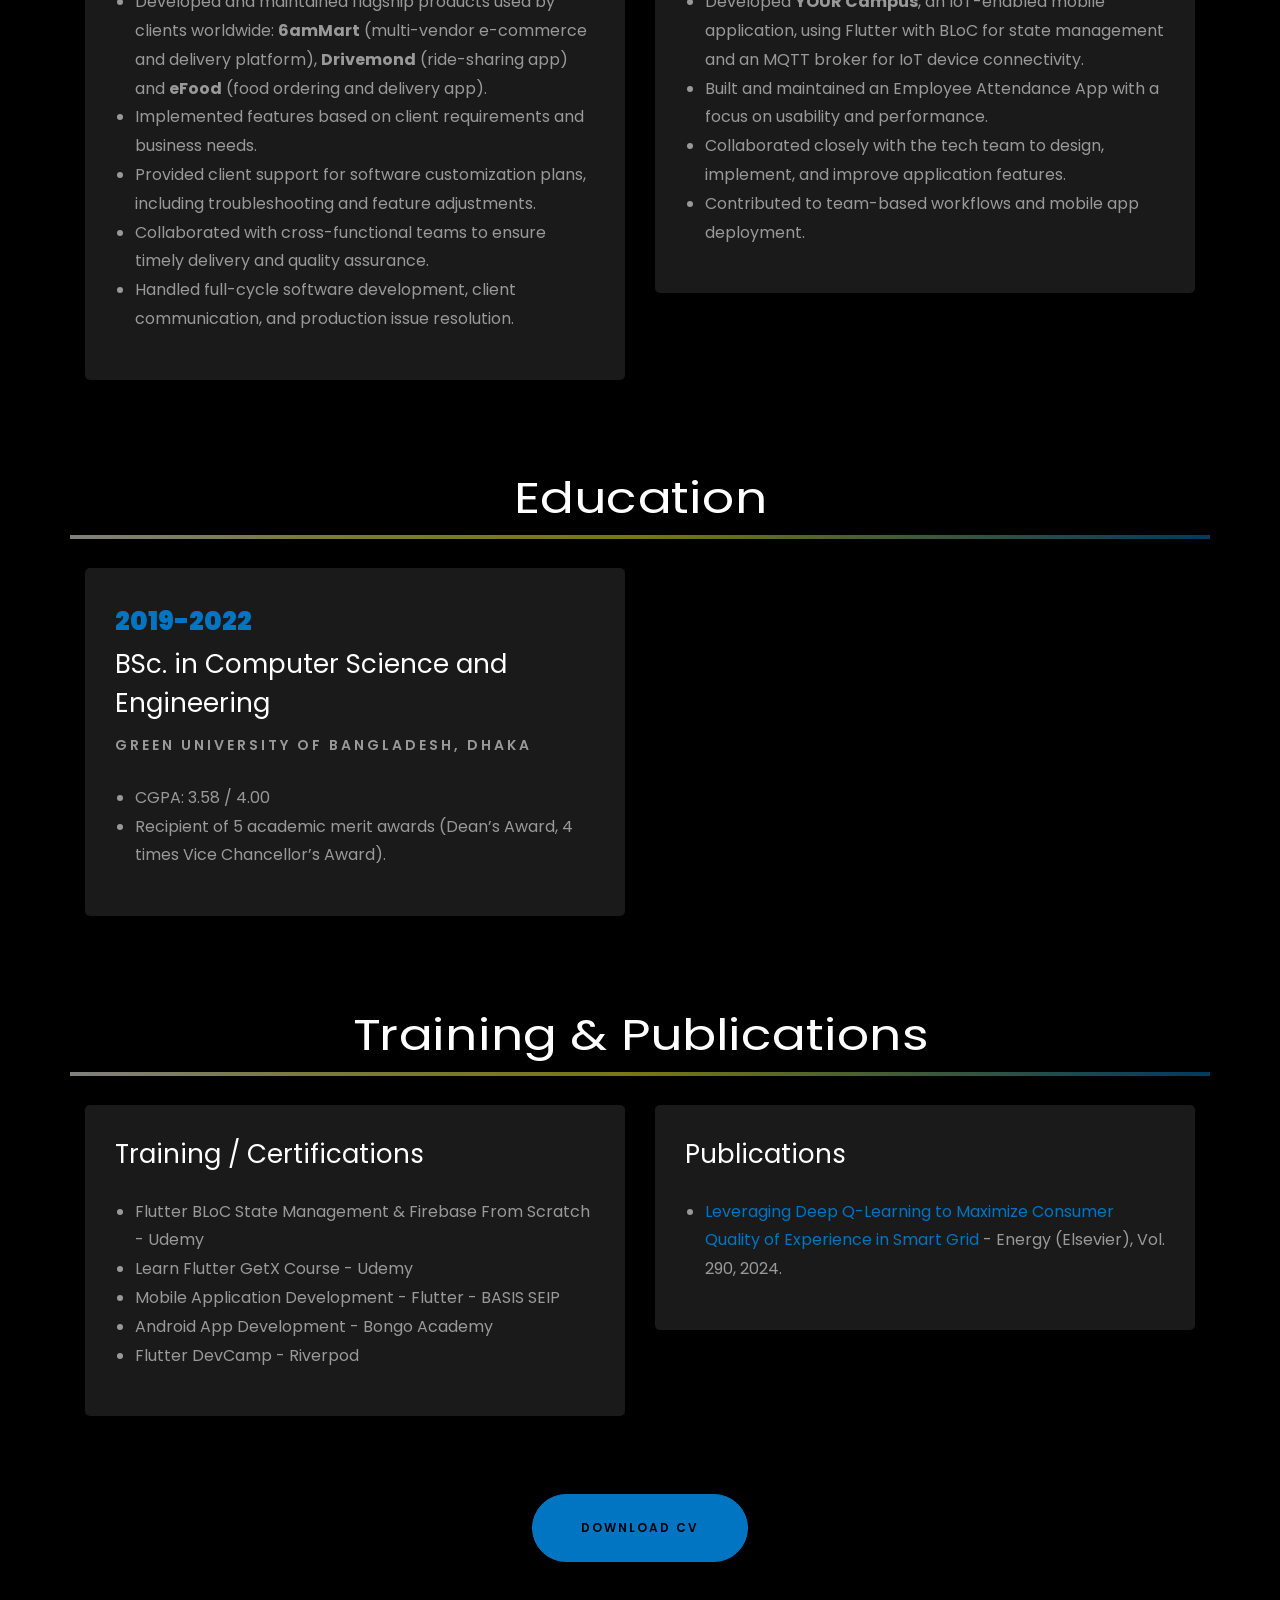
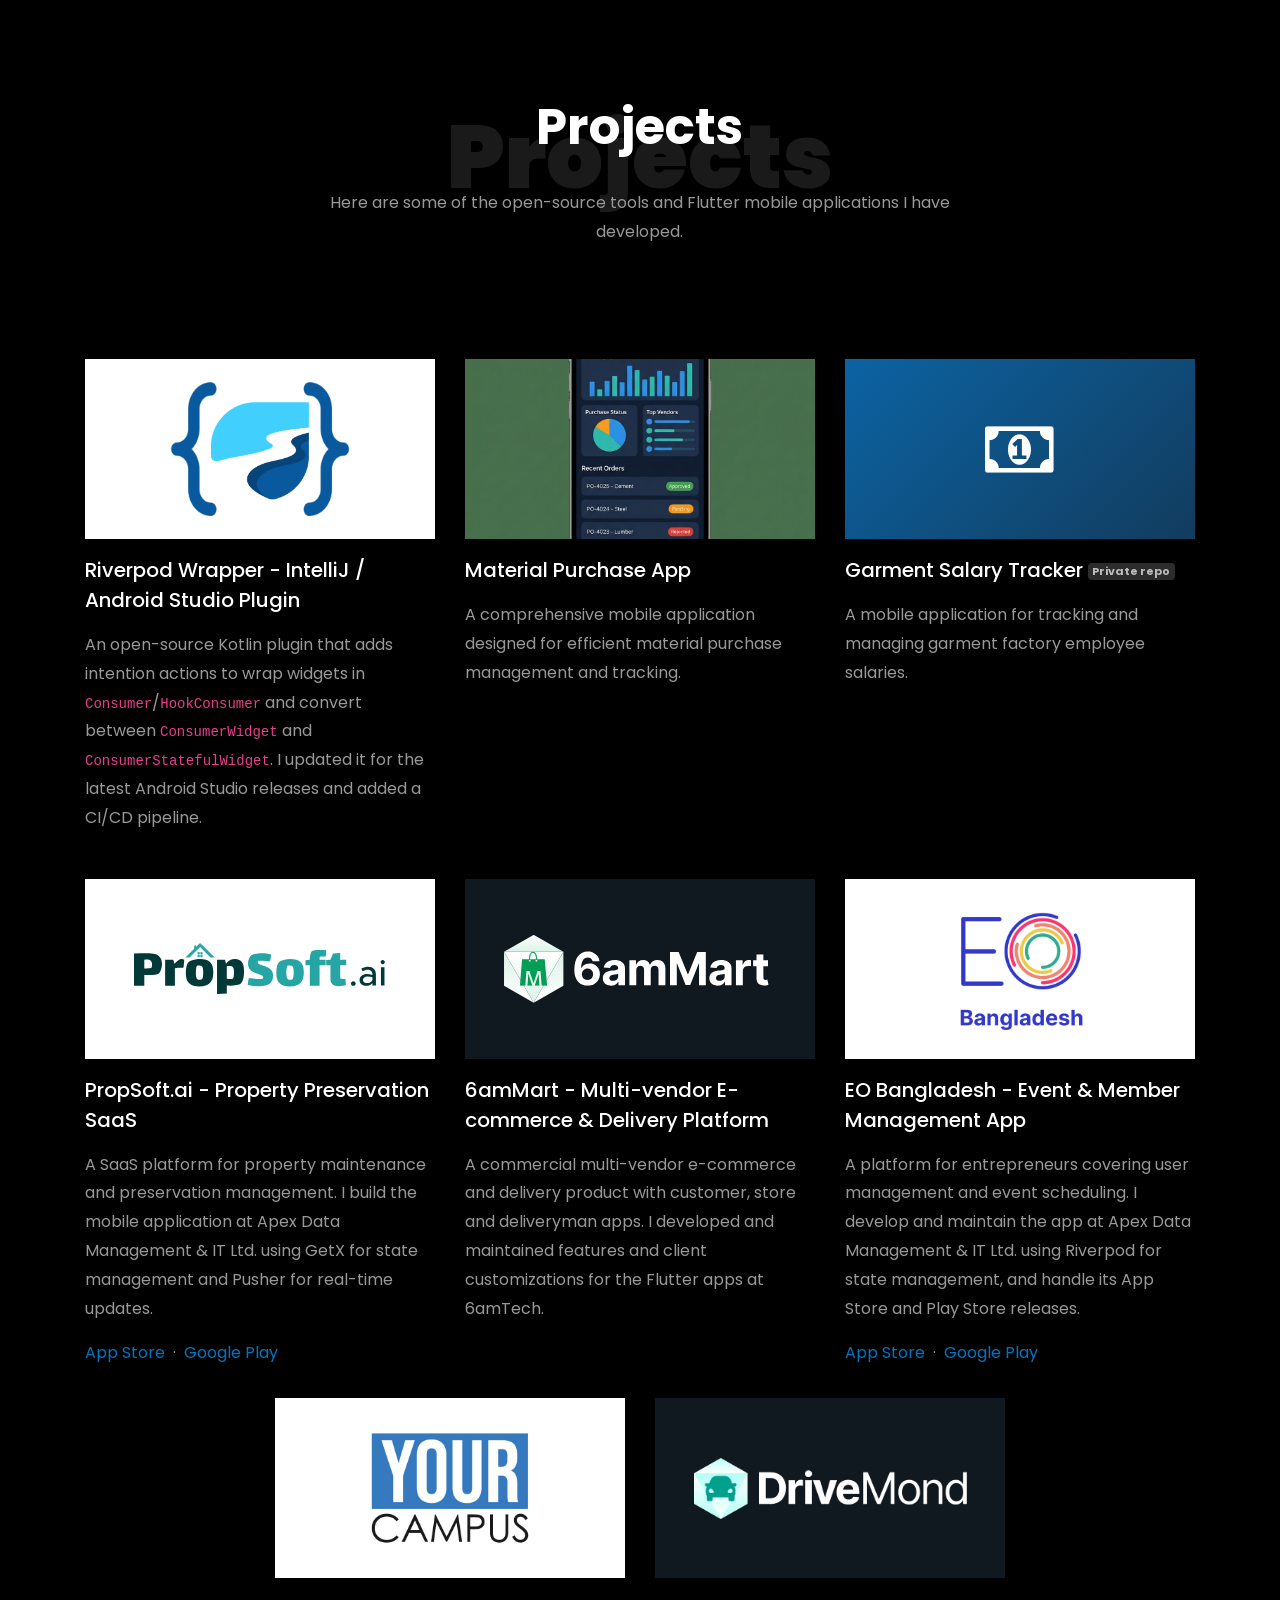
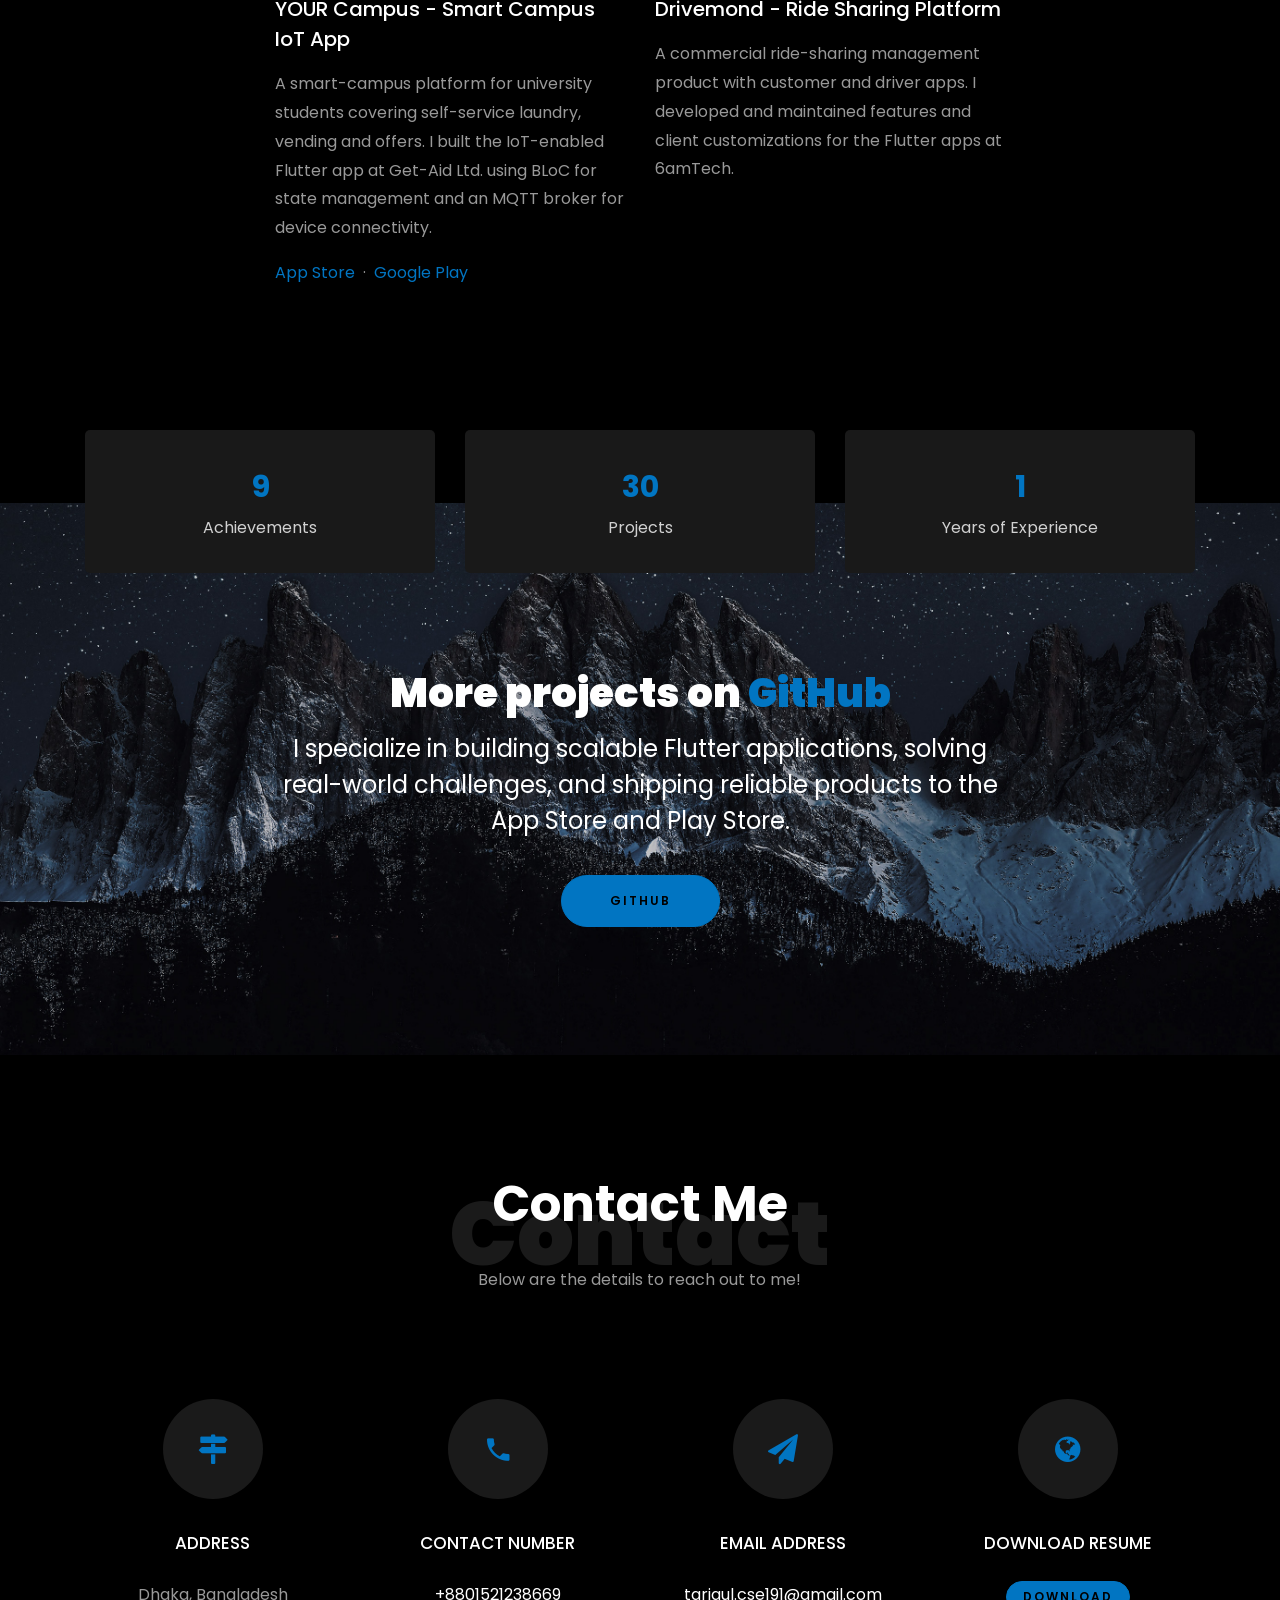
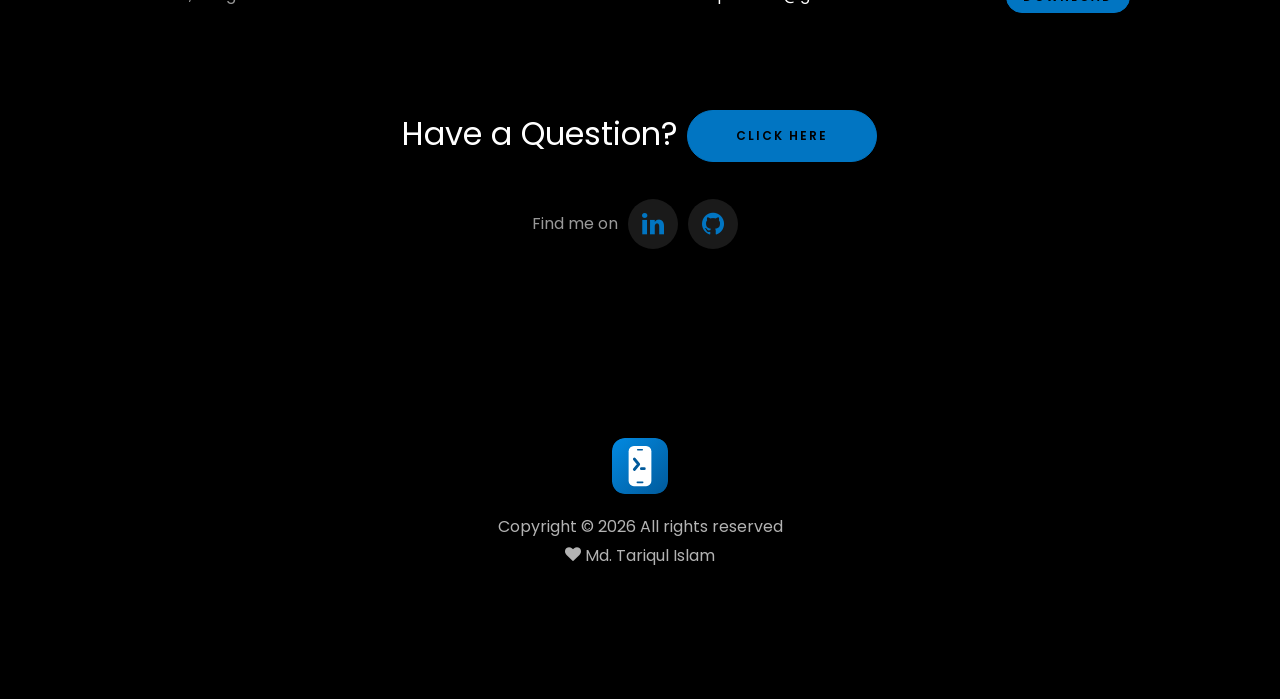
==== commit 64303b48: "Added site favicon and brand logo in header and footer" ====
--- a/index.html
+++ b/index.html
@@ -5,6 +5,11 @@
 	<title>Md. Tariqul Islam's Portfolio</title>
 	<meta charset="utf-8">
 	<meta name="viewport" content="width=device-width, initial-scale=1, shrink-to-fit=no">
+
+	<link rel="icon" href="images/favicon.ico" sizes="any">
+	<link rel="icon" type="image/svg+xml" href="images/favicon.svg">
+	<link rel="apple-touch-icon" href="images/apple-touch-icon.png">
+	<meta name="theme-color" content="#0175C2">
 
 	<link href="https://fonts.googleapis.com/css?family=Poppins:100,200,300,400,500,600,700,800,900" rel="stylesheet">
 
@@ -110,6 +115,28 @@
 		.zoom-effect:hover {
 			transform: scale(1.1);
 		}
+
+
+		/* brand logo */
+
+		.navbar-brand {
+			display: inline-flex;
+			align-items: center;
+			gap: .6rem;
+		}
+
+		.navbar-brand .brand-logo {
+			width: 34px;
+			height: 34px;
+			border-radius: 8px;
+		}
+
+		.footer-logo {
+			width: 56px;
+			height: 56px;
+			border-radius: 13px;
+			margin-bottom: 1.2rem;
+		}
 	</style>
 
 
@@ -120,7 +147,10 @@
 
 	<nav class="navbar navbar-expand-lg navbar-dark ftco_navbar ftco-navbar-light site-navbar-target" id="ftco-navbar">
 		<div class="container">
-			<a class="navbar-brand" href="index.html">Md. Tariqul Islam</a>
+			<a class="navbar-brand" href="index.html">
+				<img src="images/favicon.svg" alt="" class="brand-logo">
+				<span>Md. Tariqul Islam</span>
+			</a>
 			<button class="navbar-toggler js-fh5co-nav-toggle fh5co-nav-toggle" type="button" data-toggle="collapse"
 				data-target="#ftco-nav" aria-controls="ftco-nav" aria-expanded="false" aria-label="Toggle navigation">
 				<span class="oi oi-menu"></span> Menu
@@ -827,6 +857,9 @@
 			<div class="row">
 				<div class="col-md-12 text-center">
 
+					<a href="index.html"><img src="images/favicon.svg" alt="Md. Tariqul Islam"
+							class="footer-logo"></a>
+
 					<p><!-- Link back to Colorlib can't be removed. Template is licensed under CC BY 3.0. -->
 						Copyright &copy;
 						<script>document.write(new Date().getFullYear());</script> All rights reserved <br>
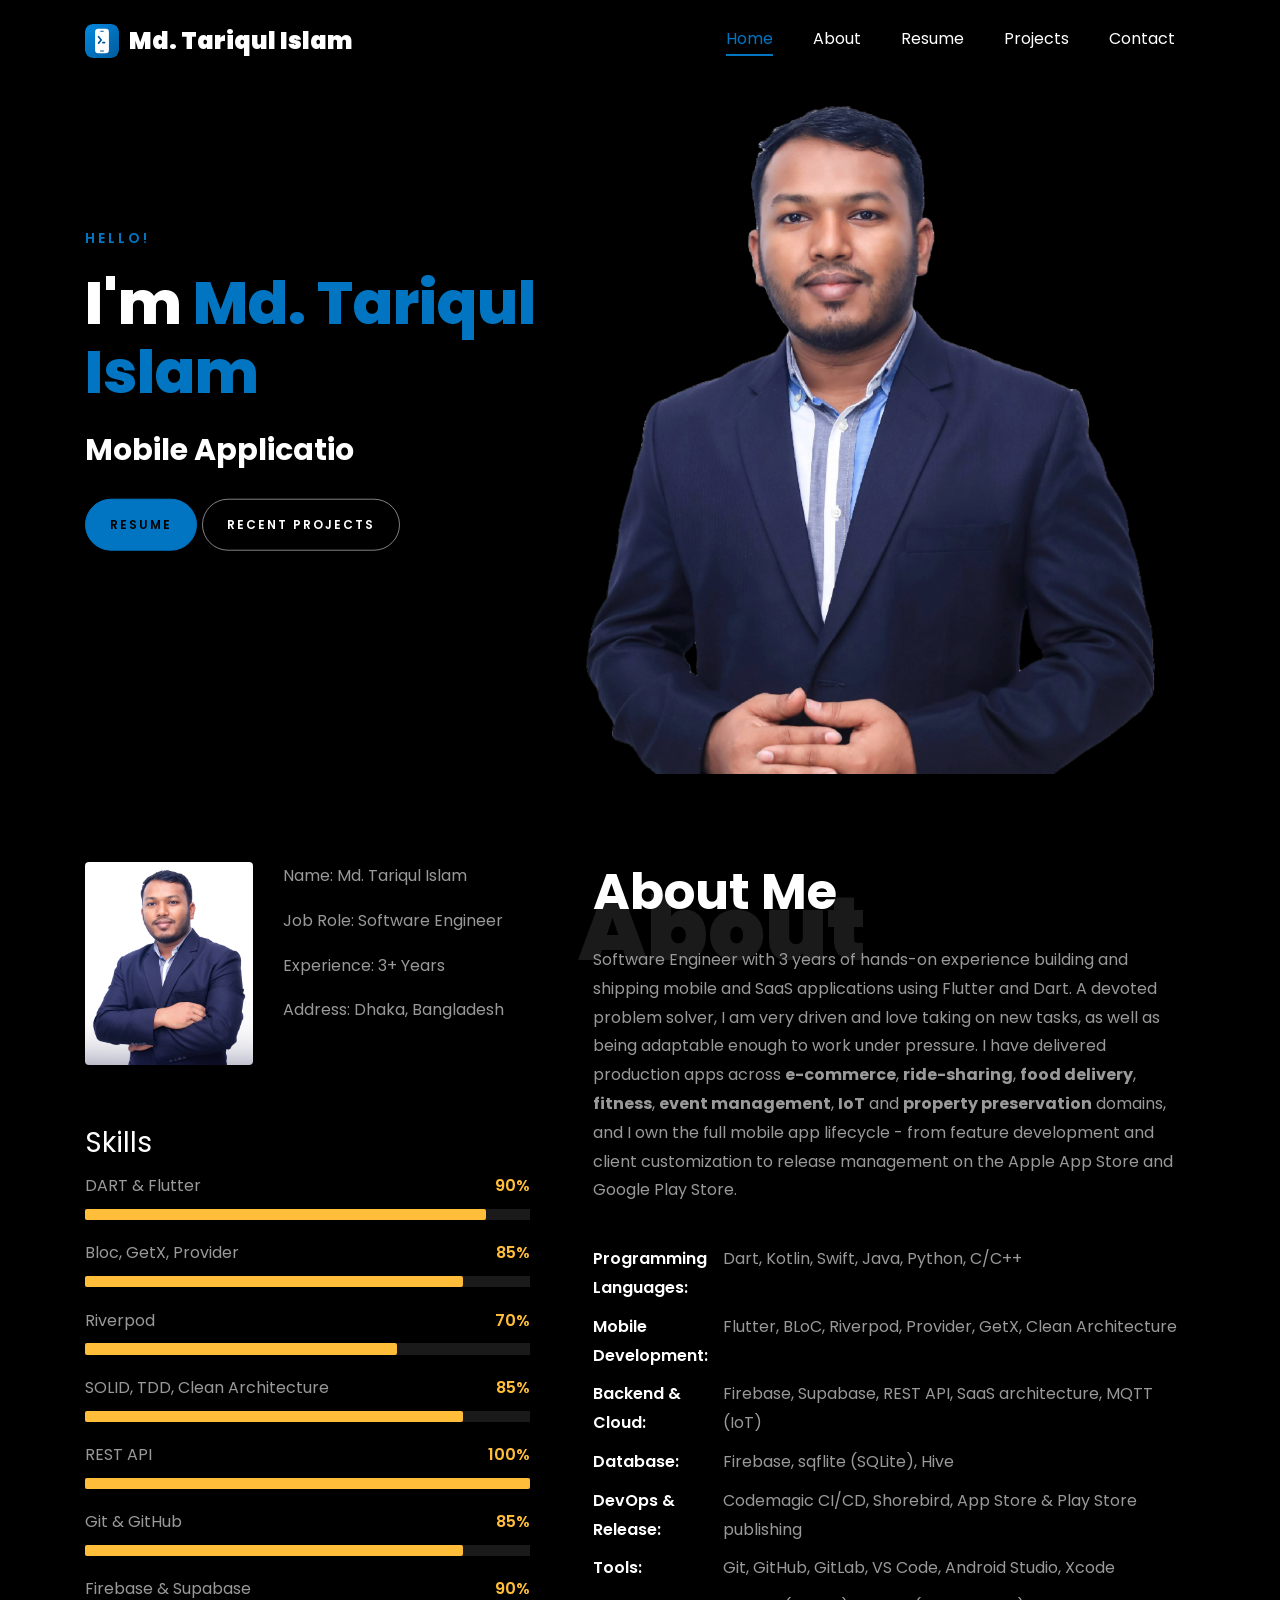
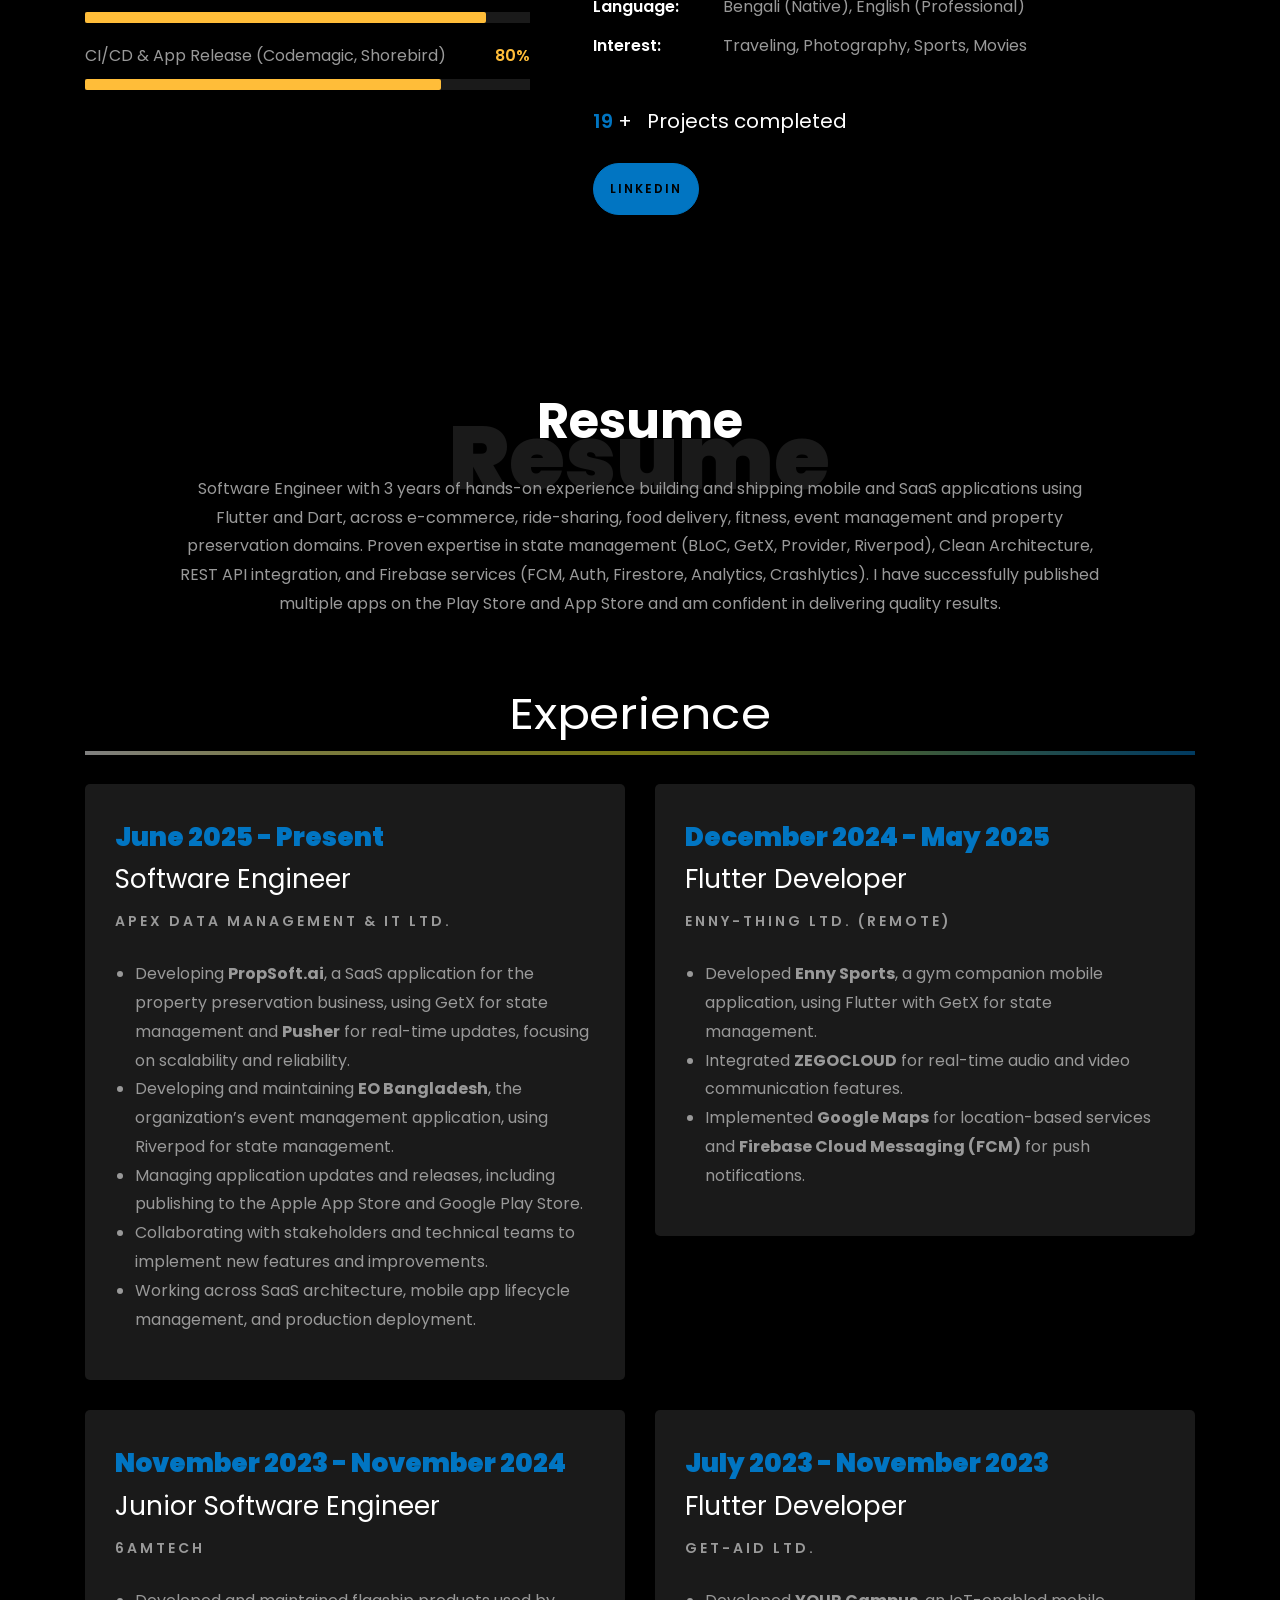
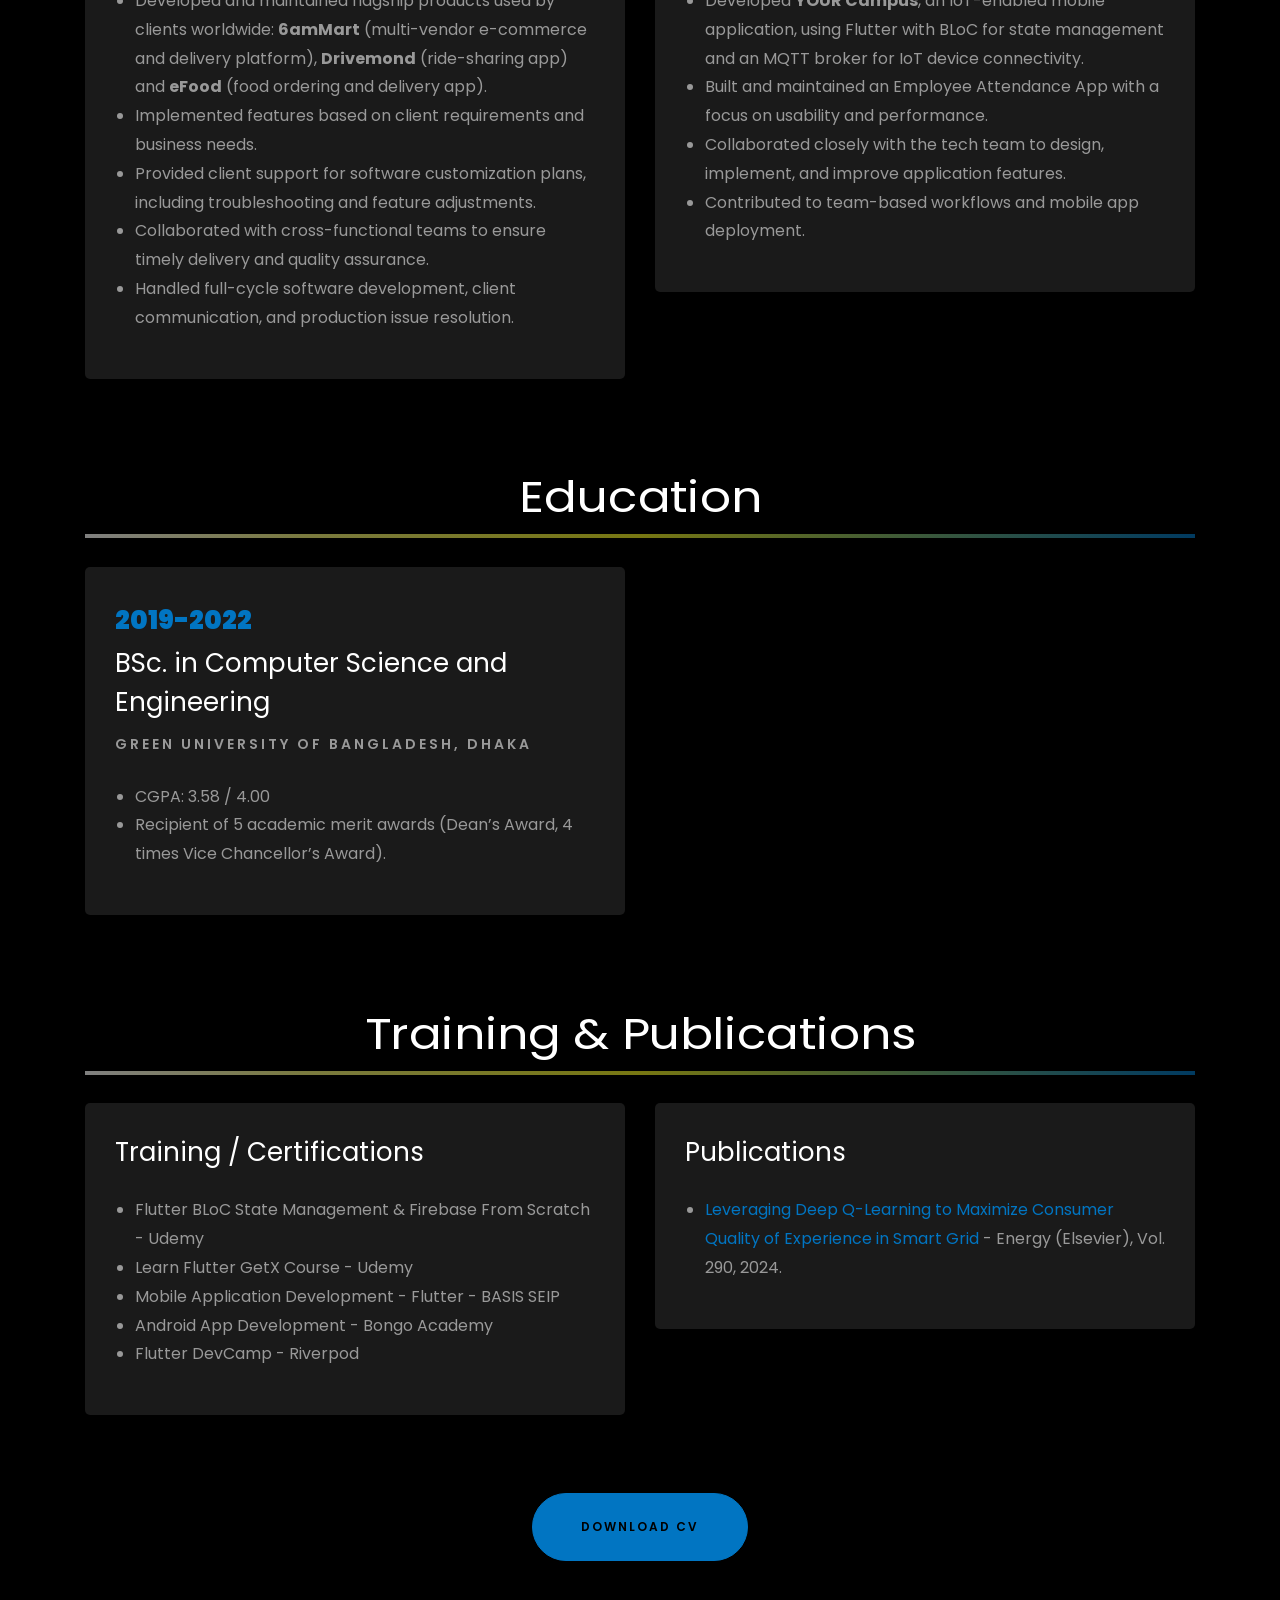
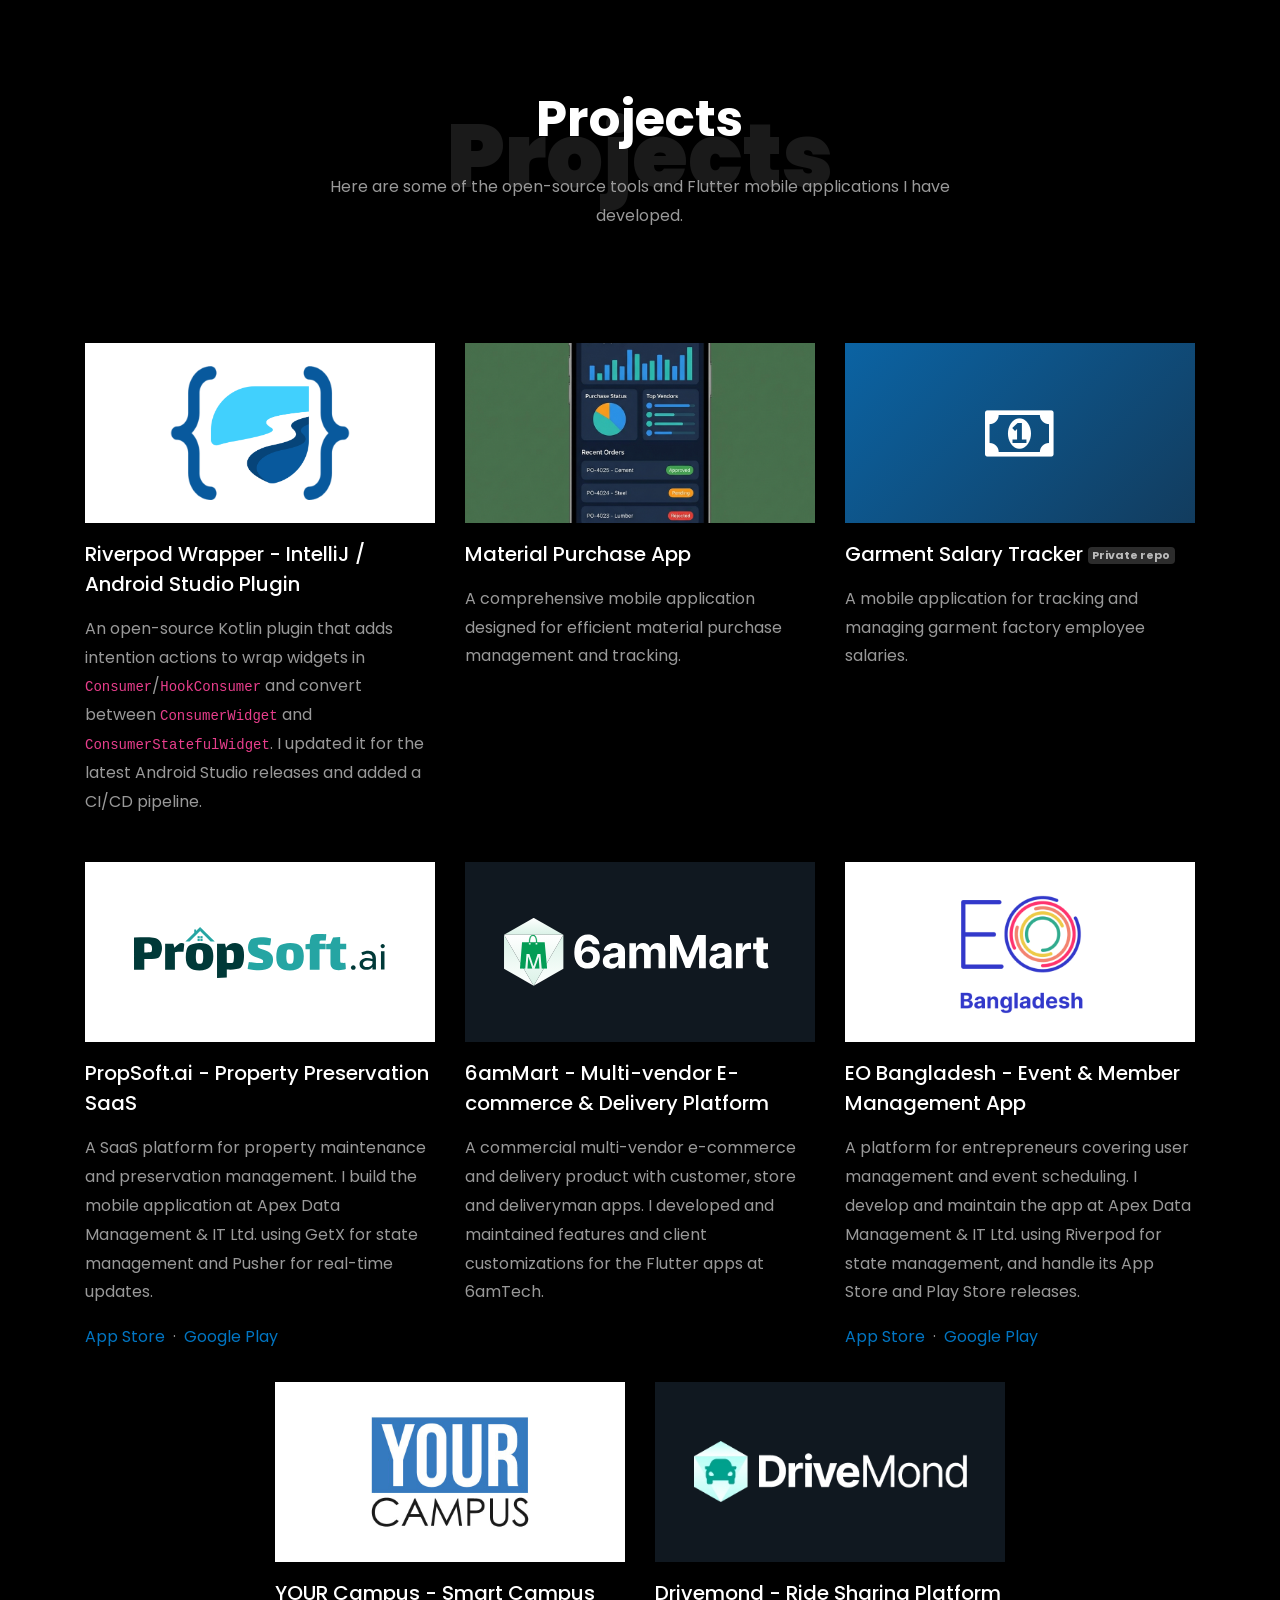
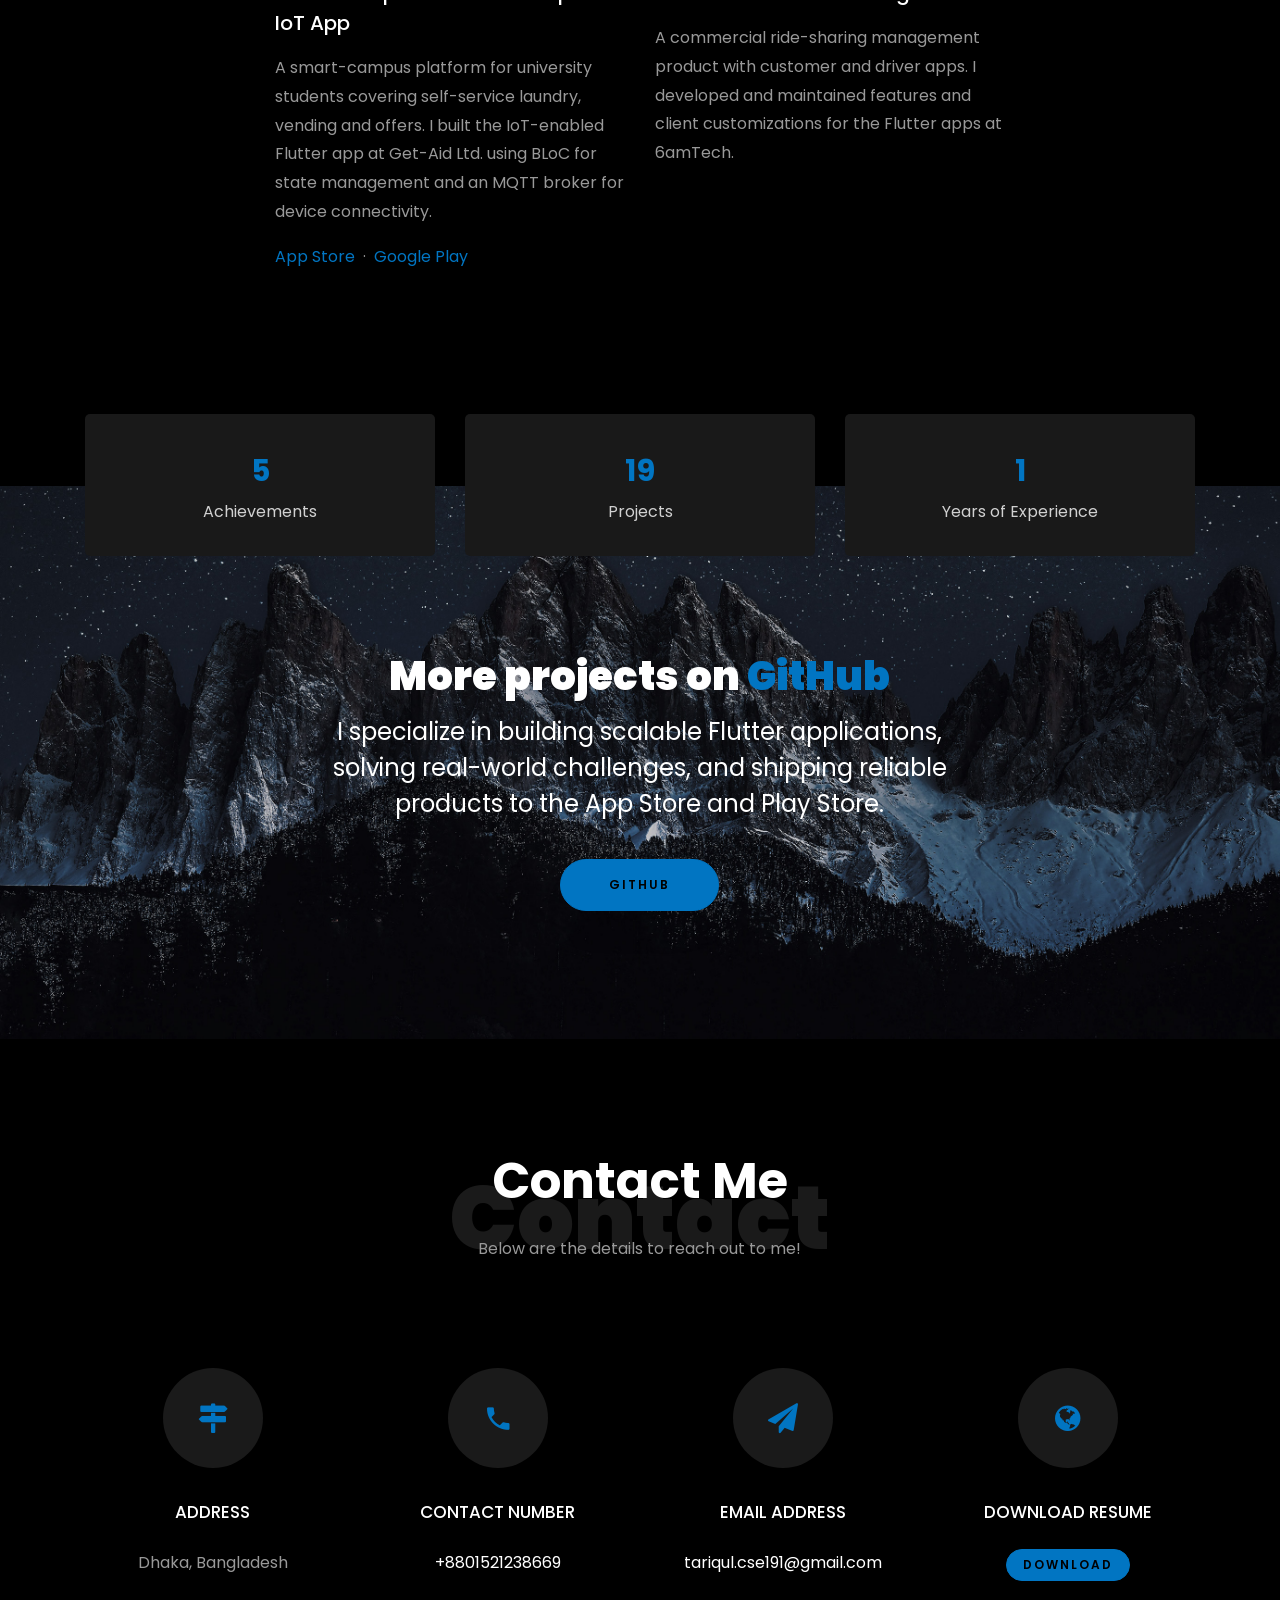
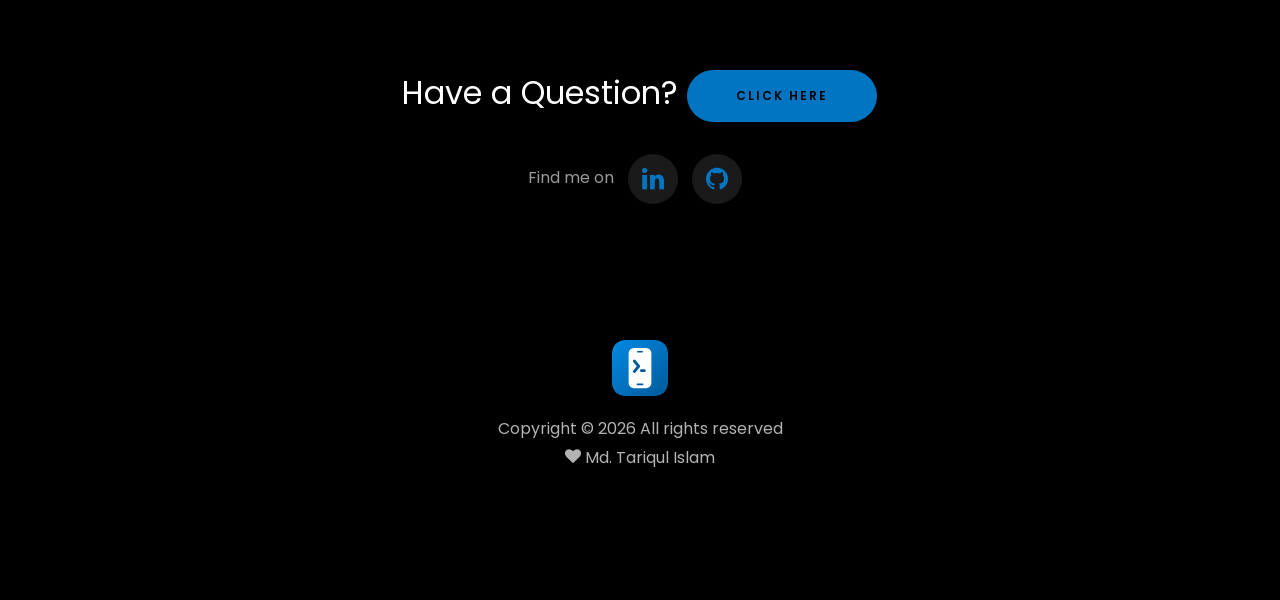
==== commit fad6349b: "update responsive" ====
--- a/index.html
+++ b/index.html
@@ -139,6 +139,8 @@
 		}
 	</style>
 
+	<!-- Responsive layer: must load last so it can override the fixed px sizing above -->
+	<link rel="stylesheet" href="css/responsive.css">
 
 </head>
 
@@ -172,7 +174,7 @@
 			<div class="slider-item ">
 				<div class="overlay"></div>
 				<div class="container">
-					<div class="row d-md-flex no-gutters slider-text align-items-end justify-content-end m-4"
+					<div class="row d-md-flex no-gutters slider-text align-items-end justify-content-end m-2 m-md-4"
 						data-scrollax-parent="true">
 						<div class="one-third js-fullheight order-md-last img"
 							style="background-image:url(images/bg_6.png);">
@@ -243,10 +245,8 @@
 
 	<section class="ftco-about img ftco-section ftco-no-pb" id="about-section">
 		<div class="container">
-			<div class="row">
-				<div class="row d-flex align-items-stretch">
-					<!-- <div class="row d-flex"> -->
-					<div class="col-md-6 col-lg-5 d-flex">
+			<div class="row d-flex align-items-stretch">
+				<div class="col-md-6 col-lg-5 d-flex">
 						<div class="img-about img d-flex align-items-stretch">
 							<div class="overlay">
 								<div class="row">
@@ -273,50 +273,50 @@
 								<div class="skill-mf">
 									<h3 class="mb-2">Skills</h3>
 
-									<span>DART & Flutter</span> <span class="pull-right">90%</span>
+									<span>DART & Flutter</span> <span class="float-right">90%</span>
 									<div class="progress">
 										<div class="progress-bar" role="progressbar" style="width: 90%"
 											aria-valuenow="90" aria-valuemin="0" aria-valuemax="100"></div>
 									</div>
 
-									<span>Bloc, GetX, Provider</span> <span class="pull-right">85%</span>
+									<span>Bloc, GetX, Provider</span> <span class="float-right">85%</span>
 									<div class="progress">
 										<div class="progress-bar" role="progressbar" style="width: 85%"
 											aria-valuenow="85" aria-valuemin="0" aria-valuemax="100"></div>
 									</div>
 
-									<span>Riverpod</span> <span class="pull-right">70%</span>
+									<span>Riverpod</span> <span class="float-right">70%</span>
 									<div class="progress">
 										<div class="progress-bar" role="progressbar" style="width: 70%"
 											aria-valuenow="70" aria-valuemin="0" aria-valuemax="100"></div>
 									</div>
 
-									<span>SOLID, TDD, Clean Architecture</span> <span class="pull-right">85%</span>
+									<span>SOLID, TDD, Clean Architecture</span> <span class="float-right">85%</span>
 									<div class="progress">
 										<div class="progress-bar" role="progressbar" style="width: 85%"
 											aria-valuenow="85" aria-valuemin="0" aria-valuemax="100"></div>
 									</div>
 
-									<span>REST API</span> <span class="pull-right">100%</span>
+									<span>REST API</span> <span class="float-right">100%</span>
 									<div class="progress">
 										<div class="progress-bar" role="progressbar" style="width: 100%;"
 											aria-valuenow="100" aria-valuemin="0" aria-valuemax="100"></div>
 									</div>
 
-									<span>Git & GitHub</span> <span class="pull-right">85%</span>
+									<span>Git & GitHub</span> <span class="float-right">85%</span>
 									<div class="progress">
 										<div class="progress-bar" role="progressbar" style="width: 85%;"
 											aria-valuenow="85" aria-valuemin="0" aria-valuemax="100"></div>
 									</div>
 
-									<span>Firebase & Supabase</span> <span class="pull-right">90%</span>
+									<span>Firebase & Supabase</span> <span class="float-right">90%</span>
 									<div class="progress">
 										<div class="progress-bar" role="progressbar" style="width: 90%;"
 											aria-valuenow="90" aria-valuemin="0" aria-valuemax="100"></div>
 									</div>
 
 									<span>CI/CD & App Release (Codemagic, Shorebird)</span> <span
-										class="pull-right">80%</span>
+										class="float-right">80%</span>
 									<div class="progress">
 										<div class="progress-bar" role="progressbar" style="width: 80%;"
 											aria-valuenow="80" aria-valuemin="0" aria-valuemax="100"></div>
@@ -378,7 +378,6 @@
 					</div>
 				</div>
 			</div>
-		</div>
 	</section>
 
 
@@ -401,8 +400,10 @@
 			</div>
 
 			<div class="row">
-				<h1 class="big-4">Experience</h1>
-				<div class="underline"></div>
+				<div class="col-12">
+					<h1 class="big-4">Experience</h1>
+					<div class="underline"></div>
+				</div>
 			</div>
 			<br>
 
@@ -493,8 +494,10 @@
 			<br><br>
 
 			<div class="row">
-				<h1 class="big-4">Education</h1>
-				<div class="underline"></div>
+				<div class="col-12">
+					<h1 class="big-4">Education</h1>
+					<div class="underline"></div>
+				</div>
 			</div>
 			<br>
 
@@ -518,8 +521,10 @@
 			<br><br>
 
 			<div class="row">
-				<h1 class="big-4">Training & Publications</h1>
-				<div class="underline"></div>
+				<div class="col-12">
+					<h1 class="big-4">Training & Publications</h1>
+					<div class="underline"></div>
+				</div>
 			</div>
 			<br>
 
@@ -576,7 +581,7 @@
 
 			<div class="row d-flex justify-content-center">
 				<!-- Project 1 - Riverpod Wrapper -->
-				<div class="col-md-4 d-flex ftco-animate">
+				<div class="col-sm-6 col-lg-4 d-flex ftco-animate">
 					<div class="blog-entry justify-content-end">
 						<a href="https://github.com/EHTarek/riverpod-wrapper" class="block-20 zoom-effect"
 							style="background-image: url('images/proj_riverpod_wrapper.svg'); background-size: contain; background-color: #ffffff;">
@@ -594,7 +599,7 @@
 				</div>
 
 				<!-- Project 2 -->
-				<div class="col-md-4 d-flex ftco-animate">
+				<div class="col-sm-6 col-lg-4 d-flex ftco-animate">
 					<div class="blog-entry justify-content-end">
 						<a href="https://github.com/EHTarek/material_purchase_app" class="block-20 zoom-effect"
 							style="background-image: url('images/proj_flutter_3.png');">
@@ -609,7 +614,7 @@
 				</div>
 
 				<!-- Project 3 -->
-				<div class="col-md-4 d-flex ftco-animate">
+				<div class="col-sm-6 col-lg-4 d-flex ftco-animate">
 					<div class="blog-entry justify-content-end">
 						<div class="block-20"
 							style="display: flex; align-items: center; justify-content: center; background-image: linear-gradient(135deg, #0b63a3 0%, #123c5e 100%);">
@@ -624,11 +629,8 @@
 					</div>
 				</div>
 
-			</div>
-
-			<div class="row d-flex justify-content-center">
 				<!-- Project 4 -->
-				<div class="col-md-4 d-flex ftco-animate">
+				<div class="col-sm-6 col-lg-4 d-flex ftco-animate">
 					<div class="blog-entry justify-content-end">
 						<a href="https://propsoft.ai/" class="block-20 zoom-effect"
 							style="background-image: url('images/proj_propsoft.svg'); background-size: 72% auto; background-color: #ffffff;">
@@ -647,7 +649,7 @@
 				</div>
 
 				<!-- Project 5 -->
-				<div class="col-md-4 d-flex ftco-animate">
+				<div class="col-sm-6 col-lg-4 d-flex ftco-animate">
 					<div class="blog-entry justify-content-end">
 						<a href="https://6ammart.app" class="block-20 zoom-effect"
 							style="background-image: url('images/proj_6ammart.svg'); background-size: 78% auto; background-color: #101820;">
@@ -663,7 +665,7 @@
 				</div>
 
 				<!-- Project 6 -->
-				<div class="col-md-4 d-flex ftco-animate">
+				<div class="col-sm-6 col-lg-4 d-flex ftco-animate">
 					<div class="blog-entry justify-content-end">
 						<a href="https://play.google.com/store/apps/details?id=eo.bd.eo_bangladesh"
 							class="block-20 zoom-effect"
@@ -682,11 +684,8 @@
 					</div>
 				</div>
 
-			</div>
-
-			<div class="row d-flex justify-content-center">
 				<!-- Project 7 -->
-				<div class="col-md-4 d-flex ftco-animate">
+				<div class="col-sm-6 col-lg-4 d-flex ftco-animate">
 					<div class="blog-entry justify-content-end">
 						<a href="https://your-campus.com" class="block-20 zoom-effect"
 							style="background-image: url('images/proj_your_campus.png'); background-size: contain; background-color: #ffffff;">
@@ -706,7 +705,7 @@
 				</div>
 
 				<!-- Project 8 -->
-				<div class="col-md-4 d-flex ftco-animate">
+				<div class="col-sm-6 col-lg-4 d-flex ftco-animate">
 					<div class="blog-entry justify-content-end">
 						<a href="https://drivemond.app" class="block-20 zoom-effect"
 							style="background-image: url('images/proj_drivemond.webp'); background-size: 78% auto; background-color: #101820;">
@@ -757,15 +756,17 @@
 		</div>
 
 		<div class="ftco-section ftco-hireme img margin-top" style="background-image: url(images/bg_1.jpg)">
-			<div class="row justify-content-center">
-				<div class="col-md-7 ftco-animate text-center">
-					<h2>More projects on<span> GitHub</span></h2>
-					<div class="heading">
-						<h4>I specialize in building scalable Flutter applications, solving real-world challenges, and
-							shipping reliable products to the App Store and Play Store.</h4>
-						<br>
-						<p><a href="https://github.com/EHTarek?tab=repositories" target="_blank"
-								class="btn btn-primary py-3 px-5">GitHub</a></p>
+			<div class="container">
+				<div class="row justify-content-center">
+					<div class="col-md-7 ftco-animate text-center">
+						<h2>More projects on<span> GitHub</span></h2>
+						<div class="heading">
+							<h4>I specialize in building scalable Flutter applications, solving real-world challenges,
+								and shipping reliable products to the App Store and Play Store.</h4>
+							<br>
+							<p><a href="https://github.com/EHTarek?tab=repositories" target="_blank"
+									class="btn btn-primary py-3 px-5">GitHub</a></p>
+						</div>
 					</div>
 				</div>
 			</div>
@@ -785,7 +786,7 @@
 			</div>
 
 			<div class="row d-flex contact-info mb-5">
-				<div class="col-md-6 col-lg-3 d-flex ftco-animate">
+				<div class="col-sm-6 col-lg-3 d-flex ftco-animate">
 					<div class="align-self-stretch box p-4 text-center">
 						<div class="icon d-flex align-items-center justify-content-center">
 							<span class="icon-map-signs"></span>
@@ -794,7 +795,7 @@
 						<p>Dhaka, Bangladesh</p>
 					</div>
 				</div>
-				<div class="col-md-6 col-lg-3 d-flex ftco-animate">
+				<div class="col-sm-6 col-lg-3 d-flex ftco-animate">
 					<div class="align-self-stretch box p-4 text-center">
 						<div class="icon d-flex align-items-center justify-content-center">
 							<span class="icon-phone2"></span>
@@ -803,7 +804,7 @@
 						<p><a href="tel://+8801521238669">+8801521238669</a></p>
 					</div>
 				</div>
-				<div class="col-md-6 col-lg-3 d-flex ftco-animate">
+				<div class="col-sm-6 col-lg-3 d-flex ftco-animate">
 					<div class="align-self-stretch box p-4 text-center">
 						<div class="icon d-flex align-items-center justify-content-center">
 							<span class="icon-paper-plane"></span>
@@ -812,7 +813,7 @@
 						<p><a href="mailto:tariqul.cse191@gmail.com">tariqul.cse191@gmail.com</a></p>
 					</div>
 				</div>
-				<div class="col-md-6 col-lg-3 d-flex ftco-animate">
+				<div class="col-sm-6 col-lg-3 d-flex ftco-animate">
 					<div class="align-self-stretch box p-4 text-center">
 						<div class="icon d-flex align-items-center justify-content-center">
 							<span class="icon-globe"></span>
@@ -823,30 +824,32 @@
 					</div>
 				</div>
 
-				<div class="container">
-					<br>
-					<br>
-					<div class="row justify-content-center">
-						<div class="col-md-7 ftco-animate text-center">
-							<h2>Have a<span> Question? </span> <a href="mailto:tariqul.cse191@gmail.com"
-									class="btn btn-primary py-3 px-5">Click Here</a> </h2>
-						</div>
-					</div>
-					<br>
-					<ul class="ftco-footer-social list-unstyled d-flex justify-content-center align-items-center mb-0">
+			</div>
+
+			<div class="row justify-content-center mt-5">
+				<div class="col-md-9 col-lg-7 ftco-animate text-center">
+					<h2>Have a<span> Question? </span> <a href="mailto:tariqul.cse191@gmail.com"
+							class="btn btn-primary py-3 px-5">Click Here</a> </h2>
+				</div>
+			</div>
+
+			<div class="row justify-content-center mt-4 pb-4">
+				<div class="col-12">
+					<ul
+						class="ftco-footer-social list-unstyled d-flex flex-wrap justify-content-center align-items-center mb-0">
 						<li class="ftco-animate normal-txt">Find me on </li>
 						<!-- <li class="ftco-animate"><a href="#"><span class="icon-youtube"></span></a></li> -->
-						<li class="ftco-animate"><a href="https://www.linkedin.com/in/ehtarek" target="_blank"><span
-									class="icon-linkedin"></span></a></li>
-						<li class="ftco-animate"><a href="https://github.com/EHTarek"><span
-									class="icon-github"></span></a></li>
+						<li class="ftco-animate"><a href="https://www.linkedin.com/in/ehtarek" target="_blank"
+								aria-label="LinkedIn"><span class="icon-linkedin"></span></a></li>
+						<li class="ftco-animate"><a href="https://github.com/EHTarek" target="_blank"
+								aria-label="GitHub"><span class="icon-github"></span></a></li>
 						<!-- <li class="ftco-animate"><a href="https://twitter.com/"><span class="icon-twitter"></span></a></li>
 					  <li class="ftco-animate"><a href="https://twitter.com/"><span class="icon-facebook"></span></a></li> -->
 						<!-- <li class="ftco-animate"><a href="https://www.instagram.com/shamimkhaled/"><span class="icon-instagram"></span></a></li> -->
 					</ul>
-					<br>
-				</div>
-			</div>
+				</div>
+			</div>
+		</div>
 	</section>
 
 
--- a/css/responsive.css
+++ b/css/responsive.css
@@ -0,0 +1,474 @@
+/* ==========================================================================
+   responsive.css
+   Responsive layer on top of Bootstrap 4.1 + the base template (style.css).
+   Loaded LAST so it can correct the template's fixed pixel sizing.
+
+   Breakpoints follow Bootstrap 4:
+     xs <576  |  sm >=576  |  md >=768  |  lg >=992  |  xl >=1200
+   ========================================================================== */
+
+
+/* --------------------------------------------------------------------------
+   1. Foundations
+   -------------------------------------------------------------------------- */
+
+*,
+*::before,
+*::after {
+	/* Fixed-px padding in the template pushed elements past their columns. */
+	box-sizing: border-box;
+}
+
+html {
+	-webkit-text-size-adjust: 100%;
+}
+
+img,
+svg,
+video,
+iframe {
+	max-width: 100%;
+	height: auto;
+}
+
+/* Long unbroken strings (URLs, package names) must not widen a column. */
+p,
+li,
+h1,
+h2,
+h3,
+h4,
+h5,
+.heading,
+.resume-wrap {
+	overflow-wrap: break-word;
+	word-wrap: break-word;
+}
+
+/* The template sets several hero/section paddings in px; on narrow screens
+   they consume most of the viewport. Scale them with the viewport instead. */
+@media (max-width: 575.98px) {
+	.ftco-section {
+		padding: 4em 0;
+	}
+}
+
+
+/* --------------------------------------------------------------------------
+   2. Navbar
+   Brand + toggler together measured ~360px, so at <=400px they wrapped onto
+   two rows and doubled the navbar height.
+   -------------------------------------------------------------------------- */
+
+/* NB: the container must keep flex-wrap: wrap — .navbar-collapse relies on its
+   flex-basis: 100% to drop onto its own line when the menu opens. The fix for
+   the two-row navbar is to make the brand narrow enough to sit beside the
+   toggler, not to stop the container wrapping. */
+
+.navbar-brand {
+	min-width: 0;
+	flex: 0 1 auto;
+}
+
+.navbar-brand span {
+	overflow: hidden;
+	text-overflow: ellipsis;
+	white-space: nowrap;
+}
+
+.navbar-toggler {
+	flex: 0 0 auto;
+}
+
+@media (max-width: 575.98px) {
+	.navbar-brand {
+		font-size: 1.05rem;
+		gap: .45rem;
+	}
+
+	.navbar-brand .brand-logo {
+		width: 28px;
+		height: 28px;
+		border-radius: 7px;
+	}
+
+	.navbar-toggler {
+		font-size: 15px;
+		padding: .35rem .5rem;
+	}
+}
+
+@media (max-width: 359.98px) {
+	/* Very small phones (iPhone SE 1st gen and similar): logo only. */
+	.navbar-brand span {
+		display: none;
+	}
+}
+
+/* Comfortable touch targets in the collapsed menu. */
+@media (max-width: 991.98px) {
+	.ftco_navbar .navbar-nav > .nav-item > .nav-link {
+		padding-top: .75rem;
+		padding-bottom: .75rem;
+	}
+}
+
+
+/* --------------------------------------------------------------------------
+   3. Hero
+   The template pins .slider-text to 750px while main.js sets .js-fullheight
+   to the window height, so the photo overflowed the slide on tall phones.
+   -------------------------------------------------------------------------- */
+
+/* Fluid hero headline — was a fixed 40px/60px step. */
+.owl-carousel.home-slider .slider-item .slider-text h1 {
+	font-size: clamp(2rem, 8.5vw, 3.75rem);
+	line-height: 1.15;
+}
+
+/* Typing line: the template fixed it at 30px with white-space:nowrap and a
+   width keyframe, so "Software Engineer (Flutter)" was cut off on phones.
+   The JS already performs the typing; the CSS width animation only fought it. */
+#typing-animation {
+	display: inline-block;
+	max-width: 100%;
+	font-size: clamp(1.05rem, 5.2vw, 1.875rem);
+	line-height: 1.3;
+	white-space: normal;
+	overflow: visible;
+	animation: none;
+}
+
+@media (max-width: 991.98px) {
+
+	.owl-carousel.home-slider .slider-item .slider-text {
+		height: auto;
+		min-height: 100vh;
+		/* svh ignores the mobile URL bar, so the hero stops jumping on scroll */
+		min-height: 100svh;
+		/* .one-forth is absolutely positioned with inset 0. Without a positioned
+		   .slider-text it resolved against a further ancestor and kept the
+		   template's old 750px height, so the copy centred against the wrong
+		   box as soon as the slide height became fluid. */
+		position: relative;
+	}
+
+	.owl-carousel.home-slider .slider-item .slider-text .one-third,
+	.owl-carousel.home-slider .slider-item .slider-text .one-third.js-fullheight {
+		/* beats the inline height main.js writes */
+		height: 100% !important;
+		min-height: 100vh;
+		min-height: 100svh;
+	}
+
+	/* Hero copy sat directly on the face of the photo at 0.3 opacity.
+	   Darken the plate so the text keeps AA contrast. */
+	.owl-carousel.home-slider .slider-item .slider-text .one-third .overlay {
+		opacity: .62;
+	}
+}
+
+/* Short portrait phones: 100svh alone can be shorter than the hero copy, so
+   hold a floor. .one-forth stays absolutely positioned (it is the overlay that
+   sits on the photo) — only the slide's height floor changes here. */
+@media (max-width: 991.98px) and (max-height: 620px) and (orientation: portrait) {
+
+	.owl-carousel.home-slider .slider-item .slider-text,
+	.owl-carousel.home-slider .slider-item .slider-text .one-third,
+	.owl-carousel.home-slider .slider-item .slider-text .one-third.js-fullheight {
+		min-height: 540px;
+	}
+
+	.owl-carousel.home-slider .slider-item .slider-text .one-forth {
+		padding: 1.5rem 1em;
+	}
+}
+
+/* Landscape phones: width is generous but height is not, so size the hero from
+   the viewport height instead of its width and let it fit on one screen. */
+@media (orientation: landscape) and (max-height: 520px) {
+
+	.owl-carousel.home-slider .slider-item .slider-text,
+	.owl-carousel.home-slider .slider-item .slider-text .one-third,
+	.owl-carousel.home-slider .slider-item .slider-text .one-third.js-fullheight {
+		min-height: 360px;
+	}
+
+	.owl-carousel.home-slider .slider-item .slider-text h1 {
+		font-size: clamp(1.5rem, 9vh, 2.75rem);
+		margin-bottom: .5rem !important;
+	}
+
+	.owl-carousel.home-slider .slider-item .slider-text .one-forth {
+		padding: 1rem;
+	}
+
+	#typing-animation {
+		font-size: clamp(.95rem, 4.6vh, 1.4rem);
+		min-height: 0;
+	}
+
+	.owl-carousel.home-slider .slider-item .slider-text .text br {
+		display: none;
+	}
+}
+
+@media (max-width: 991.98px) {
+
+	/* Reserve two lines so the buttons below don't jump as text types. */
+	#typing-animation {
+		min-height: 2.6em;
+	}
+}
+
+/* Hero buttons stack cleanly instead of overflowing at <=360px. */
+.owl-carousel.home-slider .slider-item .slider-text .text p .btn {
+	margin-bottom: .5rem;
+}
+
+@media (max-width: 359.98px) {
+	.owl-carousel.home-slider .slider-item .slider-text .text p .btn {
+		display: block;
+		width: 100%;
+	}
+}
+
+
+/* --------------------------------------------------------------------------
+   4. Section headings
+   .big-4 combined a fixed 42px with transform: scaleX(1.2). The transform
+   painted 10% outside the element box on each side, which clipped
+   "Training & Publications" at the viewport edge.
+   -------------------------------------------------------------------------- */
+
+.big-4 {
+	font-size: clamp(1.75rem, 7vw, 2.625rem);
+	width: fit-content;
+	max-width: 100%;
+	margin: 0 auto;
+	text-align: center;
+	transform: none;
+	transform-origin: center;
+}
+
+@media (min-width: 768px) {
+
+	/* Enough room for the stretch without leaving the container. */
+	.big-4 {
+		transform: scaleX(1.15);
+	}
+}
+
+.heading-section h2 {
+	font-size: clamp(1.75rem, 6.5vw, 3.125rem);
+	line-height: 1.2;
+}
+
+/* The gradient divider was authored inside style.css's @media (min-width:768px)
+   block, so it never rendered below 768px. Restate it at the top level. */
+.underline {
+	display: block;
+	width: 100%;
+	height: 4px;
+	margin-top: 5px;
+	background-image: linear-gradient(to right,
+			rgb(255, 255, 255) 0%,
+			rgb(244, 244, 125) 20%,
+			rgb(238, 238, 36) 50%,
+			#0175C2 100%);
+	opacity: .5;
+}
+
+/* The oversized ghost heading is decorative; at phone widths it just collides
+   with the real heading. */
+@media (max-width: 575.98px) {
+	.heading-section h1.big {
+		font-size: 13vw;
+	}
+}
+
+
+/* --------------------------------------------------------------------------
+   5. About
+   -------------------------------------------------------------------------- */
+
+@media (max-width: 575.98px) {
+
+	/* Full-bleed portrait at 12 columns was overwhelming. */
+	.ftco-about .about-img {
+		max-width: 230px;
+		margin: 0 auto 1.5rem;
+	}
+
+	.ftco-about .about-img img {
+		margin-left: 0;
+	}
+
+	.about-info p {
+		text-align: center;
+	}
+}
+
+/* The label column was pinned to 130px, leaving ~180px for values such as
+   "Flutter, BLoC, Riverpod, Provider, GetX, Clean Architecture". Stack them. */
+@media (max-width: 767.98px) {
+	.ftco-about ul.about-info li.d-flex {
+		display: block !important;
+		margin-bottom: 16px;
+	}
+
+	.ftco-about ul.about-info li span,
+	.ftco-about ul.about-info li span:first-child {
+		display: block;
+		width: 100%;
+	}
+
+	.ftco-about ul.about-info li span:first-child {
+		margin-bottom: 2px;
+	}
+}
+
+/* Skills: the percentage used the Bootstrap 3 class .pull-right (now
+   .float-right); give the row a clean two-column feel at every width. */
+.skill-mf .float-right {
+	color: #ffbd39;
+	font-weight: 600;
+}
+
+.skill-mf .progress {
+	width: 100%;
+}
+
+
+/* --------------------------------------------------------------------------
+   6. Resume
+   -------------------------------------------------------------------------- */
+
+@media (max-width: 575.98px) {
+	.resume-wrap {
+		padding: 22px 18px;
+	}
+}
+
+.resume-wrap ul {
+	margin-bottom: 0;
+}
+
+
+/* --------------------------------------------------------------------------
+   7. Projects
+   Cards are col-sm-6 col-lg-4: 1 up on phones, 2 up on small/medium,
+   3 up from lg. Equal-height cards need the column to stretch.
+   -------------------------------------------------------------------------- */
+
+.blog-entry {
+	width: 100%;
+	display: flex;
+	flex-direction: column;
+}
+
+.blog-entry .text {
+	flex: 1 1 auto;
+}
+
+@media (max-width: 575.98px) {
+
+	/* Cards are full width here, so the 180px art felt letterboxed. */
+	.block-20 {
+		height: 220px;
+	}
+}
+
+/* The hover zoom scales the element itself, which can widen the layout.
+   Only run it on real pointers so it never sticks on touch. */
+@media (hover: hover) and (pointer: fine) {
+	.zoom-effect:hover {
+		transform: scale(1.06);
+	}
+}
+
+@media (hover: none) {
+	.zoom-effect:hover {
+		transform: none;
+	}
+}
+
+
+/* --------------------------------------------------------------------------
+   8. Counters / call to action
+   -------------------------------------------------------------------------- */
+
+@media (max-width: 767.98px) {
+	.ftco-counter .counter-wrap {
+		margin-bottom: 1.5rem;
+	}
+
+	.ftco-hireme h2 {
+		font-size: clamp(1.6rem, 7vw, 2.5rem);
+	}
+
+	.ftco-hireme .heading h4 {
+		font-size: 1rem;
+		line-height: 1.6;
+	}
+}
+
+
+/* --------------------------------------------------------------------------
+   9. Contact & footer
+   -------------------------------------------------------------------------- */
+
+.contact-section .box {
+	width: 100%;
+}
+
+/* Long email/phone strings must wrap rather than widen the card. */
+.contact-section .box p,
+.contact-section .box a {
+	overflow-wrap: break-word;
+	word-break: break-word;
+}
+
+@media (max-width: 767.98px) {
+	.contact-section .contact-info > [class*="col-"] {
+		margin-bottom: 1.5rem;
+	}
+
+	.contact-section .contact-info > [class*="col-"]:last-child {
+		margin-bottom: 0;
+	}
+}
+
+/* 44px touch targets for the social icons. */
+.ftco-footer-social li a {
+	display: inline-flex;
+	align-items: center;
+	justify-content: center;
+	min-width: 44px;
+	min-height: 44px;
+}
+
+.ftco-footer-social {
+	gap: .25rem;
+}
+
+
+/* --------------------------------------------------------------------------
+   10. Motion
+   -------------------------------------------------------------------------- */
+
+@media (prefers-reduced-motion: reduce) {
+
+	*,
+	*::before,
+	*::after {
+		animation-duration: .001ms !important;
+		animation-iteration-count: 1 !important;
+		transition-duration: .001ms !important;
+		scroll-behavior: auto !important;
+	}
+
+	.zoom-effect:hover {
+		transform: none;
+	}
+}
